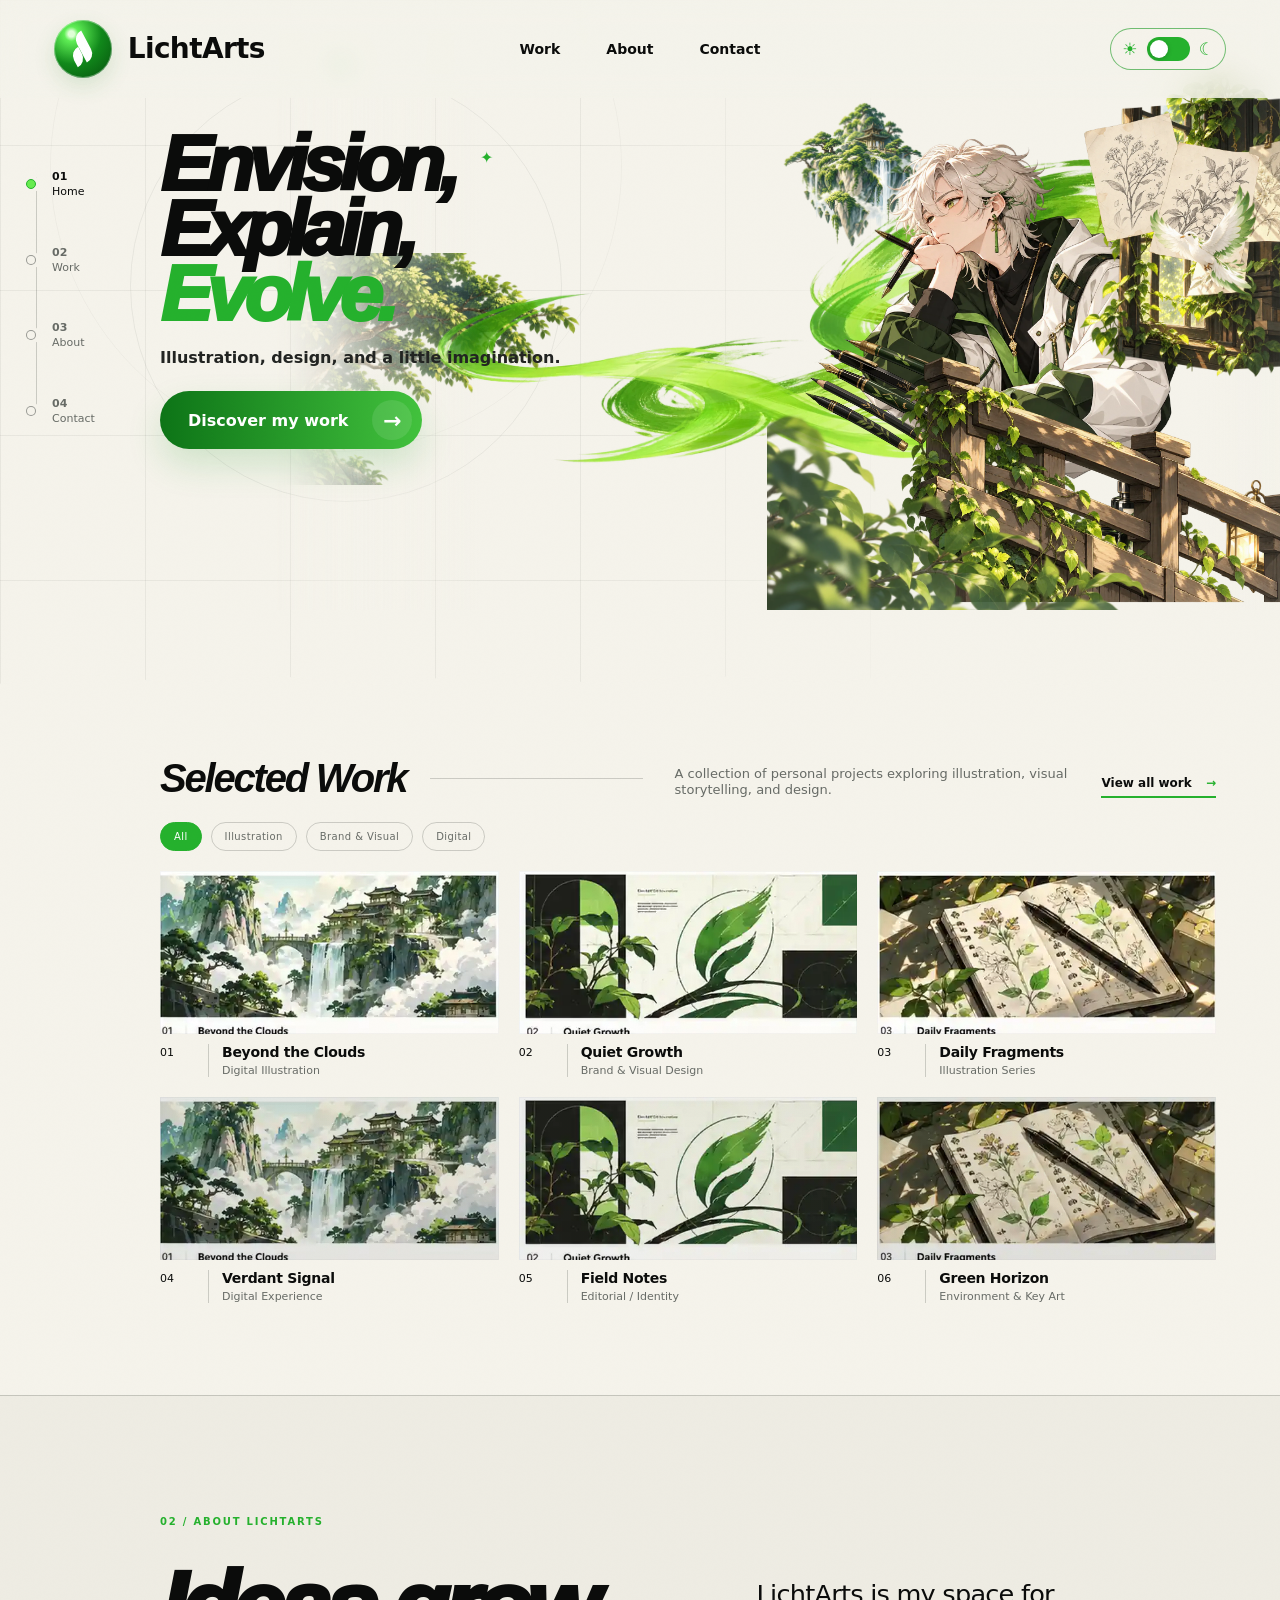
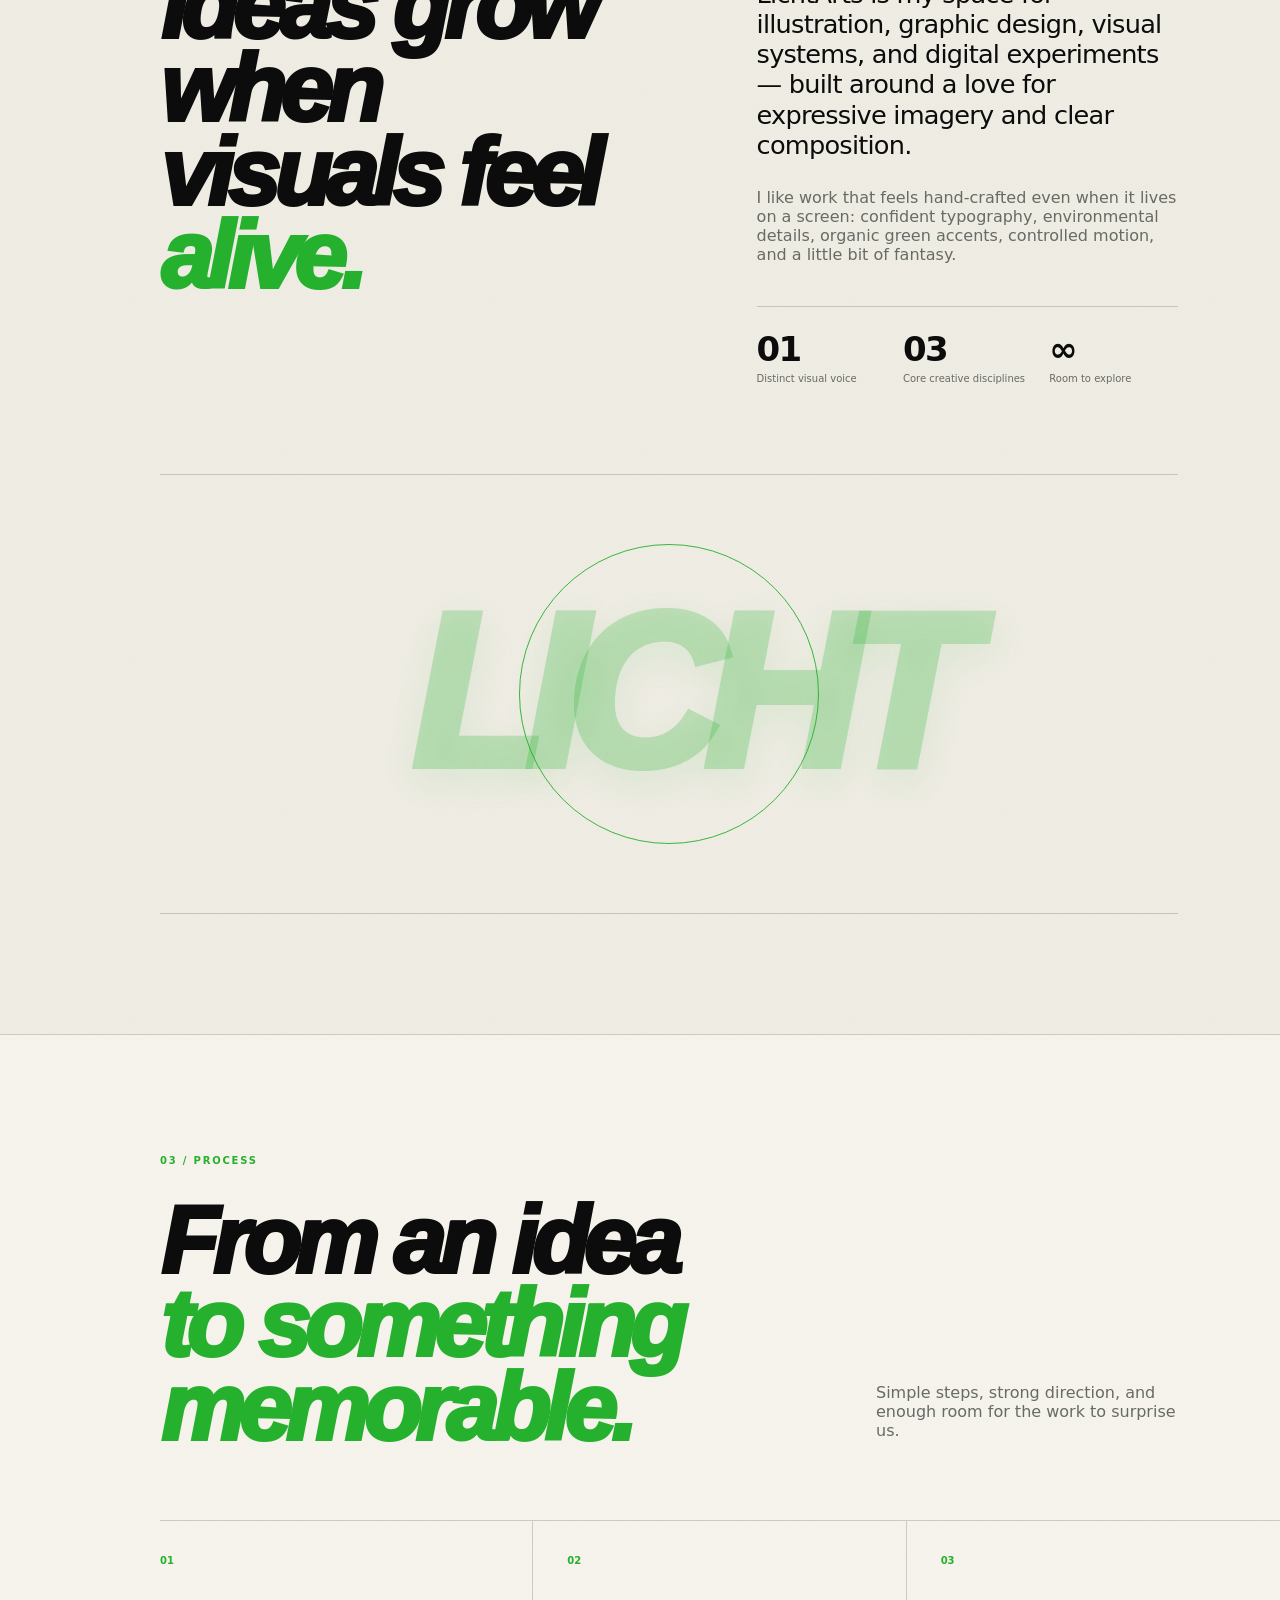
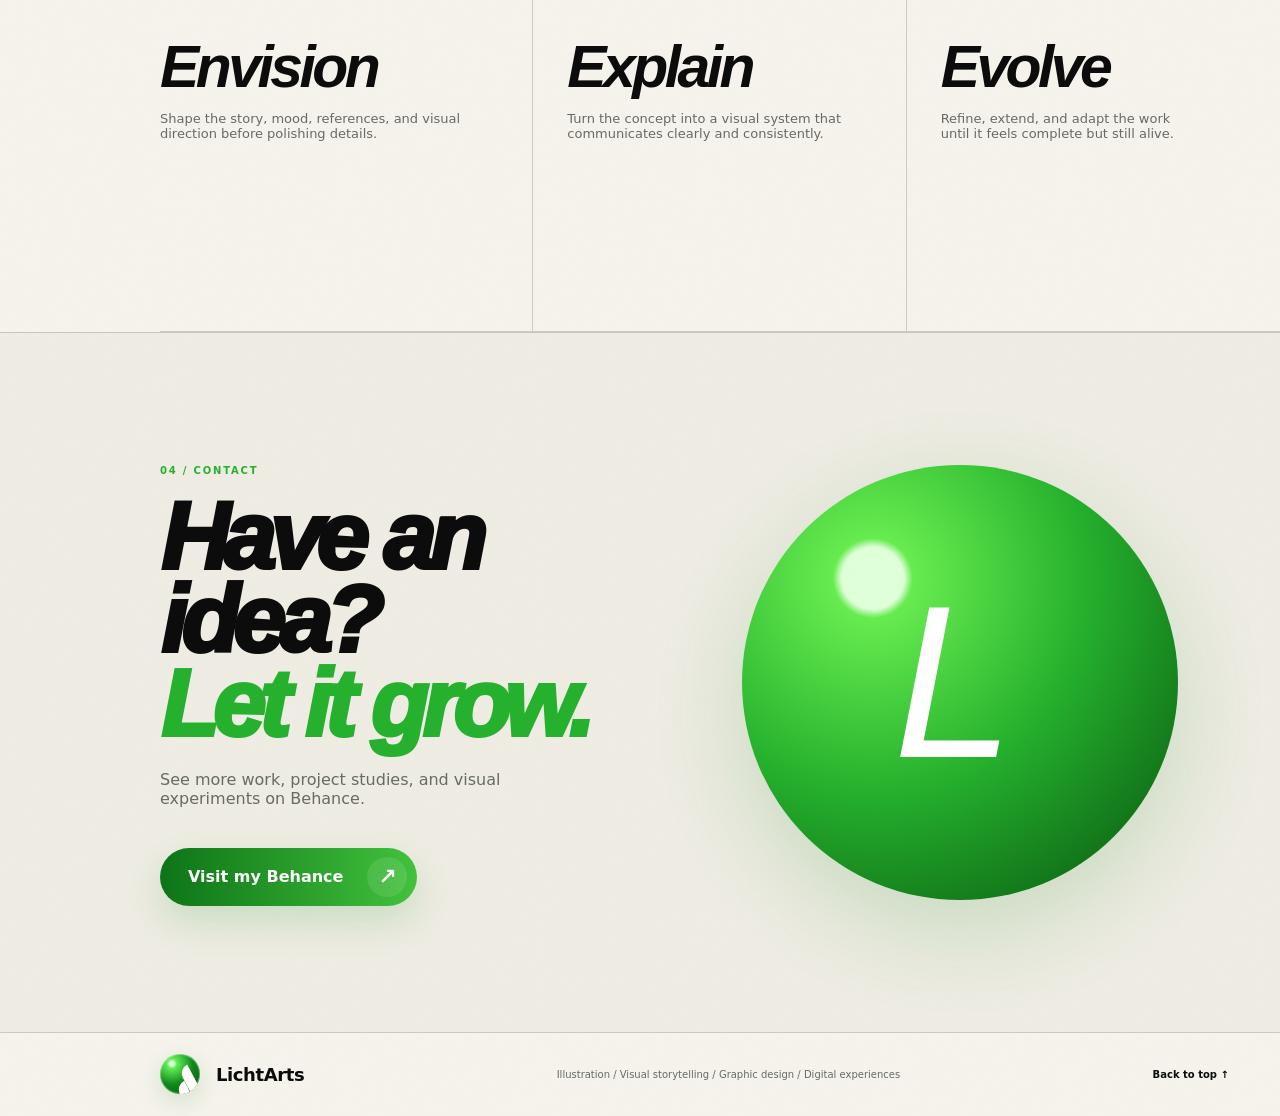
==== index.html @ 3e471de9 "Rebuild project preview with Behance-style layout" ====
<!doctype html>
<html lang="en" data-theme="light">
<head>
  <meta charset="UTF-8" />
  <meta name="viewport" content="width=device-width, initial-scale=1.0" />
  <meta name="description" content="LichtArts — illustration, visual storytelling, graphic design, and digital experiences." />
  <meta name="theme-color" content="#f5f3eb" />
  <title>LichtArts — Envision. Explain. Evolve.</title>
  <link rel="icon" href="favicon.svg" type="image/svg+xml" />
  <link rel="stylesheet" href="styles.css?v=20261005b" />
</head>
<body>
  <div class="paper-noise" aria-hidden="true"></div>

  <header class="site-header" id="top">
    <a class="brand" href="#home" aria-label="LichtArts home">
      <span class="brand-mark" aria-hidden="true"><span>L</span></span>
      <span class="brand-name">LichtArts</span>
    </a>

    <nav class="top-nav" aria-label="Primary navigation">
      <a class="nav-link active" href="#work">Work</a>
      <a class="nav-link" href="#about">About</a>
      <a class="nav-link" href="#contact">Contact</a>
    </nav>

    <button class="theme-toggle" type="button" aria-label="Switch color theme" title="Switch color theme">
      <span class="theme-sun" aria-hidden="true">☀</span>
      <span class="theme-track" aria-hidden="true"><i></i></span>
      <span class="theme-moon" aria-hidden="true">☾</span>
    </button>
  </header>

  <aside class="side-rail" aria-label="Section navigation">
    <span class="rail-line" aria-hidden="true"></span>
    <a href="#home" class="rail-item active" data-section="home"><i></i><span><b>01</b>Home</span></a>
    <a href="#work" class="rail-item" data-section="work"><i></i><span><b>02</b>Work</span></a>
    <a href="#about" class="rail-item" data-section="about"><i></i><span><b>03</b>About</span></a>
    <a href="#contact" class="rail-item" data-section="contact"><i></i><span><b>04</b>Contact</span></a>
  </aside>

  <main>
    <section class="hero section-observed" id="home" data-section="home">
      <div class="draft-grid" aria-hidden="true"></div>
      <span class="hero-spark spark-a" aria-hidden="true">✦</span>
      <span class="hero-spark spark-b" aria-hidden="true">✦</span>

      <div class="hero-art" aria-hidden="true" data-editor-key="heroArt">
        <img class="scene-img scene-clouds" data-depth="0.12" data-editor-key="clouds" src="assets/hero/hq/clouds-1.webp" alt="" decoding="async" />
        <img class="scene-img scene-mountains" data-depth="0.12" data-editor-key="mountains" src="assets/hero/hq/mountains-with-architecture.webp" alt="" decoding="async" />
        <img class="scene-img scene-architecture" data-depth="0.12" data-editor-key="architecture" src="assets/hero/hq/architecture.webp" alt="" decoding="async" />
        <img class="scene-img scene-island" data-depth="0.12" data-editor-key="floatingIsland" src="assets/hero/hq/floating-island.webp" alt="" decoding="async" />
        <img class="scene-img scene-tree" data-depth="0.24" data-editor-key="treeLeft" src="assets/hero/hq/tree-left.webp" alt="" decoding="async" />
        <img class="scene-img scene-top-branches" data-depth="0.24" data-editor-key="topBranches" src="assets/hero/hq/top-branches.webp" alt="" decoding="async" />
        <img class="scene-img scene-hanging" data-depth="0.24" data-editor-key="hangingLeaves" src="assets/hero/hq/hanging-leaves.webp" alt="" decoding="async" />
        <img class="scene-img scene-ribbon-a" data-depth="0.24" data-editor-key="greenRibbonA" src="assets/hero/hq/brush-1.webp" alt="" decoding="async" />
        <img class="scene-img scene-ribbon-b" data-depth="0.24" data-editor-key="greenRibbonB" src="assets/hero/hq/brush-4.webp" alt="" decoding="async" />
        <img class="scene-img scene-windy" data-depth="0.24" data-editor-key="windyLeaves" src="assets/hero/hq/windy-leaves.webp" alt="" decoding="async" />
        <img class="scene-img scene-character" data-depth="0.46" data-editor-key="heroCharacter" src="assets/hero/hq/hero-character.webp" alt="" decoding="async" />
        <img class="scene-img scene-window" data-depth="0.58" data-editor-key="window" src="assets/hero/hq/window.webp" alt="" decoding="async" />
        <img class="scene-img scene-sketches" data-depth="0.58" data-editor-key="sketches" src="assets/hero/hq/sketches.webp" alt="" decoding="async" />
        <img class="scene-img scene-dove" data-depth="0.58" data-editor-key="bird" src="assets/hero/hq/dove.webp" alt="" decoding="async" />
        <img class="scene-img scene-desk-main" data-depth="0.58" data-editor-key="heroDesk" src="assets/hero/hq/hero-desk.webp" alt="" decoding="async" />
        <img class="scene-img scene-pens" data-depth="0.58" data-editor-key="pens" src="assets/hero/hq/artpens.webp" alt="" decoding="async" />
        <img class="scene-img scene-ink" data-depth="0.58" data-editor-key="inkBottles" src="assets/hero/hq/ink-bottles.webp" alt="" decoding="async" />
        <img class="scene-img scene-lantern" data-depth="0.58" data-editor-key="lantern" src="assets/hero/hq/lantern.webp" alt="" decoding="async" />
        <img class="scene-img scene-wood" data-depth="0.76" data-editor-key="foregroundWood" src="assets/hero/hq/wood-foreground.webp" alt="" decoding="async" />
        <img class="scene-img scene-blur-leaves" data-depth="0.76" data-editor-key="foregroundLeaves" src="assets/hero/hq/leaves-blur.webp" alt="" decoding="async" />
      </div>

      <div class="hero-copy" data-editor-key="heroCopy">
        <h1 data-editor-key="heroTitle">Envision,<br />Explain,<br /><em>Evolve.</em></h1>
        <p data-editor-key="heroSubtitle">Illustration, design, and a little imagination.</p>
        <a class="primary-button magnetic" href="#work" data-editor-key="heroButton">
          <span>Discover my work</span>
          <i>→</i>
        </a>
      </div>
    </section>

    <section class="work section-observed" id="work" data-section="work">
      <div class="brush-edge" aria-hidden="true"></div>

      <div class="work-heading reveal">
        <div class="work-title-line">
          <h2>Selected Work</h2>
          <span></span>
        </div>
        <p>A collection of personal projects exploring illustration, visual storytelling, and design.</p>
        <button type="button" class="view-all" id="showAllWork">View all work <span>→</span></button>
      </div>

      <div class="filter-row reveal" aria-label="Project filters">
        <button class="filter active" type="button" data-filter="all">All</button>
        <button class="filter" type="button" data-filter="illustration">Illustration</button>
        <button class="filter" type="button" data-filter="identity">Brand &amp; Visual</button>
        <button class="filter" type="button" data-filter="digital">Digital</button>
      </div>

      <div class="project-grid" id="projectGrid" aria-live="polite"></div>
    </section>

    <section class="about section-observed" id="about" data-section="about">
      <div class="section-number reveal">02 / About LichtArts</div>
      <div class="about-grid">
        <div class="about-heading reveal">
          <h2>Ideas grow when<br />visuals feel <em>alive.</em></h2>
        </div>
        <div class="about-copy reveal">
          <p class="about-lead">LichtArts is my space for illustration, graphic design, visual systems, and digital experiments — built around a love for expressive imagery and clear composition.</p>
          <p>I like work that feels hand-crafted even when it lives on a screen: confident typography, environmental details, organic green accents, controlled motion, and a little bit of fantasy.</p>
          <div class="about-stats">
            <div><strong>01</strong><span>Distinct visual voice</span></div>
            <div><strong>03</strong><span>Core creative disciplines</span></div>
            <div><strong>∞</strong><span>Room to explore</span></div>
          </div>
        </div>
      </div>
      <div class="about-visual reveal" id="lichtMotionStage" aria-hidden="true">
        <div class="licht-word" id="lichtWord">
          <span class="licht-copy licht-copy-1">LICHT</span>
          <span class="licht-copy licht-copy-2">LICHT</span>
          <span class="licht-copy licht-copy-3">LICHT</span>
          <span class="licht-copy licht-main">LICHT</span>
          <span class="licht-copy licht-copy-4">LICHT</span>
          <span class="licht-copy licht-copy-5">LICHT</span>
        </div>

        <span class="about-circle"></span>

        <div class="falling-leaves" aria-hidden="true">
          <i class="fall-leaf fall-leaf-1"></i>
          <i class="fall-leaf fall-leaf-2"></i>
          <i class="fall-leaf fall-leaf-3"></i>
          <i class="fall-leaf fall-leaf-4"></i>
          <i class="fall-leaf fall-leaf-5"></i>
          <i class="fall-leaf fall-leaf-6"></i>
          <i class="fall-leaf fall-leaf-7"></i>
          <i class="fall-leaf fall-leaf-8"></i>
        </div>
      </div>
    </section>

    <section class="process" aria-label="Creative process">
      <div class="section-number reveal">03 / Process</div>
      <div class="process-intro reveal">
        <h2><span data-home-content="processIntroLine1">From an idea</span><br /><em data-home-content="processIntroLine2">to something memorable.</em></h2>
        <p data-home-content="processIntroText">Simple steps, strong direction, and enough room for the work to surprise us.</p>
      </div>
      <div class="process-grid">
        <article class="process-card process-envision reveal">
          <div class="process-figure-layer" data-editor-key="processEnvisionArtwork"><img class="process-figure process-figure-envision" data-home-image="processEnvisionImage" src="assets/hero/hq/hero-character.webp" alt="" aria-hidden="true" decoding="async" draggable="false" /></div>
          <span>01</span>
          <h3 data-home-content="processEnvisionTitle">Envision</h3>
          <p data-home-content="processEnvisionText">Shape the story, mood, references, and visual direction before polishing details.</p>
        </article>
        <article class="process-card process-explain reveal">
          <div class="process-figure-layer" data-editor-key="processExplainArtwork"><img class="process-figure process-figure-explain" data-home-image="processExplainImage" src="assets/hero/hq/hero-character.webp" alt="" aria-hidden="true" decoding="async" draggable="false" /></div>
          <span>02</span>
          <h3 data-home-content="processExplainTitle">Explain</h3>
          <p data-home-content="processExplainText">Turn the concept into a visual system that communicates clearly and consistently.</p>
        </article>
        <article class="process-card process-evolve reveal">
          <div class="process-figure-layer" data-editor-key="processEvolveArtwork"><img class="process-figure process-figure-evolve" data-home-image="processEvolveImage" src="assets/hero/hq/hero-character.webp" alt="" aria-hidden="true" decoding="async" draggable="false" /></div>
          <span>03</span>
          <h3 data-home-content="processEvolveTitle">Evolve</h3>
          <p data-home-content="processEvolveText">Refine, extend, and adapt the work until it feels complete but still alive.</p>
        </article>
      </div>
    </section>

    <section class="contact section-observed" id="contact" data-section="contact">
      <div class="contact-copy reveal">
        <span class="section-number" data-home-content="contactEyebrow">04 / Contact</span>
        <h2><span data-home-content="contactLine1">Have an idea?</span><br /><em data-home-content="contactLine2">Let it grow.</em></h2>
        <p data-home-content="contactText">See more work, project studies, and visual experiments on Behance.</p>
        <a class="primary-button magnetic" data-home-link="contactButtonHref" href="https://www.behance.net/louirodila" target="_blank" rel="noreferrer">
          <span data-home-content="contactButtonLabel">Visit my Behance</span>
          <i>↗</i>
        </a>
      </div>
      <div class="contact-mark reveal" data-editor-key="contactArtwork" aria-hidden="true"><span data-home-content="contactMarkLetter">L</span><img data-home-image="contactMarkImage" alt="" decoding="async" draggable="false" hidden /></div>
    </section>
  </main>

  <footer>
    <a class="brand footer-brand" href="#home">
      <span class="brand-mark" aria-hidden="true"><span>L</span></span>
      <span class="brand-name">LichtArts</span>
    </a>
    <p>Illustration / Visual storytelling / Graphic design / Digital experiences</p>
    <a href="#home" class="back-top">Back to top ↑</a>
  </footer>

  <dialog class="project-dialog" id="projectDialog">
    <div class="project-viewer-shell">
      <header class="project-viewer-topbar">
        <div class="project-viewer-identity">
          <span class="brand-mark project-viewer-mark" aria-hidden="true"><span>L</span></span>
          <div>
            <strong id="dialogTopTitle">Project</strong>
            <small>Licht Arts <span>·</span> <a href="workspace.html" target="_blank" rel="noreferrer">Edit Project</a></small>
          </div>
        </div>
        <button class="dialog-close" type="button" aria-label="Close project">×</button>
      </header>

      <aside class="project-action-rail" aria-label="Project actions">
        <button type="button" class="project-rail-action project-rail-brand" aria-label="Licht Arts">
          <span class="brand-mark project-rail-mark" aria-hidden="true"><span>L</span></span>
        </button>
        <button type="button" class="project-rail-action" id="projectToolsAction">
          <b>Ps</b><span>Tools</span>
        </button>
        <button type="button" class="project-rail-action" id="projectSaveAction">
          <b>▰</b><span>Save</span>
        </button>
        <button type="button" class="project-rail-action" id="projectShareAction">
          <b>⇧</b><span>Share</span>
        </button>
        <button type="button" class="project-rail-action" id="projectAppreciateAction">
          <b>♥</b><span>Appreciate</span>
        </button>
      </aside>

      <main class="project-viewer-main">
        <section class="project-viewer-content" id="projectViewerContent">
          <div class="dialog-description" id="dialogDescription"></div>
        </section>

        <section class="project-summary-band">
          <div class="project-appreciation-badge">
            <span>♥</span>
            <b id="dialogAppreciationCount">0</b>
          </div>
          <span class="section-number" id="dialogMeta"></span>
          <h2 id="dialogTitle"></h2>
          <div class="project-summary-stats">
            <span>♥ <b id="dialogLikeCount">0</b></span>
            <span>◉ <b id="dialogViewCount">1</b></span>
            <span>● <b>0</b></span>
          </div>
          <p id="dialogPublishedDate"></p>
          <div class="dialog-tags" id="dialogTags"></div>
        </section>

        <section class="project-more-band">
          <div class="project-owner-row">
            <div class="project-owner-identity">
              <span class="brand-mark project-owner-mark" aria-hidden="true"><span>L</span></span>
              <div>
                <strong>Licht Arts</strong>
                <a href="workspace.html" target="_blank" rel="noreferrer">Edit Project</a>
              </div>
            </div>
            <span>More work from Licht Arts</span>
          </div>
          <div class="project-related-grid" id="dialogRelatedProjects"></div>
        </section>

        <section class="project-discussion">
          <div class="project-comment-card">
            <div class="project-comment-avatar"><span class="brand-mark"><span>L</span></span></div>
            <div class="project-comment-box">
              <textarea id="projectCommentInput" rows="5" placeholder="What are your thoughts on this project?"></textarea>
              <button type="button" id="projectCommentButton" disabled>Post a Comment</button>
            </div>
          </div>

          <aside class="project-owner-card">
            <span>OWNER</span>
            <div>
              <span class="brand-mark project-owner-card-mark" aria-hidden="true"><span>L</span></span>
              <div>
                <strong>Licht Arts</strong>
                <small>General Santos, Philippines</small>
              </div>
            </div>
            <div class="project-owner-meta">
              <strong id="dialogOwnerProjectTitle">Project</strong>
              <small id="dialogOwnerProjectMeta">Licht Arts</small>
            </div>
          </aside>
        </section>
      </main>
    </div>
  </dialog>

  <script src="cms-api.js?v=20261004e" defer></script>
  <script src="cms-runtime.js?v=20261005a" defer></script>
  <script src="app.js?v=20261005b" defer></script>
</body>
</html>
---- styles.css ----
:root{
  --paper:#f5f3eb;
  --paper-2:#eeece3;
  --ink:#0b0c0b;
  --muted:#676b66;
  --line:rgba(15,20,15,.18);
  --green:#25b12d;
  --green-bright:#67ec4f;
  --deep-green:#0d6818;
  --card:#f8f6ef;
  --shadow:0 24px 60px rgba(42,58,39,.12);
  --ease:cubic-bezier(.2,.7,.2,1);
  --header-h:98px;
}

html[data-theme="dark"]{
  --paper:#081009;
  --paper-2:#0d160e;
  --ink:#f3f5ef;
  --muted:#a7aea5;
  --line:rgba(235,245,232,.15);
  --green:#45e54e;
  --green-bright:#78ff6e;
  --deep-green:#0e7b19;
  --card:#0c150d;
  --shadow:0 26px 70px rgba(0,0,0,.42);
}

*{box-sizing:border-box}
html{scroll-behavior:smooth}
body{
  margin:0;
  color:var(--ink);
  background:var(--paper);
  font-family:Inter,ui-sans-serif,system-ui,-apple-system,BlinkMacSystemFont,"Segoe UI",sans-serif;
  overflow-x:hidden;
  transition:background .4s var(--ease),color .4s var(--ease);
}
button,a{font:inherit;color:inherit}
button{cursor:pointer}
a{text-decoration:none}
::selection{background:var(--green-bright);color:#071008}

.paper-noise{
  position:fixed;
  inset:0;
  z-index:100;
  pointer-events:none;
  opacity:.055;
  mix-blend-mode:multiply;
  background-image:url("data:image/svg+xml,%3Csvg xmlns='http://www.w3.org/2000/svg' width='180' height='180'%3E%3Cfilter id='n'%3E%3CfeTurbulence type='fractalNoise' baseFrequency='.85' numOctaves='2' stitchTiles='stitch'/%3E%3C/filter%3E%3Crect width='100%25' height='100%25' filter='url(%23n)' opacity='.18'/%3E%3C/svg%3E");
}
html[data-theme="dark"] .paper-noise{mix-blend-mode:screen;opacity:.025}

.site-header{
  height:var(--header-h);
  position:fixed;
  top:0;left:0;right:0;
  z-index:50;
  display:grid;
  grid-template-columns:1fr auto 1fr;
  align-items:center;
  padding:0 calc(var(--layout-vw, 1vw) * 4.2);
  background:color-mix(in srgb,var(--paper) 82%,transparent);
  backdrop-filter:blur(14px);
  border-bottom:1px solid transparent;
  transition:.3s var(--ease);
}
.site-header.scrolled{border-bottom-color:var(--line);box-shadow:0 8px 28px rgba(40,50,37,.05)}

.brand{
  display:inline-flex;
  align-items:center;
  gap:16px;
  width:max-content;
  font-weight:850;
  letter-spacing:-.04em;
}
.brand-mark{
  position:relative;
  width:58px;
  aspect-ratio:1;
  border-radius:50%;
  overflow:hidden;
  background:radial-gradient(circle at 30% 24%,#dfffd7 0 5%,#5fee55 12%,#11891b 50%,#064e0d 100%);
  box-shadow:inset 0 0 0 1px rgba(255,255,255,.34),0 8px 22px rgba(23,124,30,.14);
}
.brand-mark::before,.brand-mark::after{
  content:"";
  position:absolute;
  background:white;
  border-radius:999px 0 999px 0;
  transform:rotate(-28deg);
}
.brand-mark::before{width:10px;height:31px;left:25px;top:11px}
.brand-mark::after{width:10px;height:18px;left:19px;top:28px}
.brand-mark span{opacity:0}
.brand-name{font-size:28px}

.top-nav{
  display:flex;
  align-items:center;
  gap:46px;
}
.nav-link{
  position:relative;
  padding:10px 0;
  font-size:14px;
  font-weight:560;
}
.nav-link::after{
  content:"";
  position:absolute;
  left:0;right:100%;bottom:3px;
  height:2px;
  background:var(--green);
  transition:right .25s var(--ease);
}
.nav-link:hover::after,.nav-link.active::after{right:0}

.theme-toggle{
  justify-self:end;
  width:116px;
  height:42px;
  padding:0 10px;
  display:flex;
  align-items:center;
  justify-content:center;
  gap:8px;
  border:1px solid color-mix(in srgb,var(--green) 55%,var(--line));
  border-radius:999px;
  background:color-mix(in srgb,var(--paper) 90%,transparent);
}
.theme-sun,.theme-moon{
  width:18px;
  display:grid;
  place-items:center;
  font-size:17px;
  color:var(--green);
}
.theme-track{
  width:44px;
  height:24px;
  padding:3px;
  border-radius:999px;
  background:var(--green);
}
.theme-track i{
  display:block;
  width:18px;
  height:18px;
  border-radius:50%;
  background:white;
  transform:translateX(0);
  transition:transform .28s var(--ease);
  box-shadow:0 1px 5px rgba(0,0,0,.2);
}
html[data-theme="dark"] .theme-track i{transform:translateX(20px)}

.side-rail{
  position:fixed;
  left:26px;
  top:170px;
  height:255px;
  width:86px;
  z-index:40;
  display:flex;
  flex-direction:column;
  justify-content:space-between;
}
.rail-line{
  position:absolute;
  left:10px;
  top:7px;bottom:7px;
  width:1px;
  background:var(--line);
}
.rail-item{
  position:relative;
  display:flex;
  align-items:center;
  gap:16px;
  font-size:11px;
  color:var(--muted);
}
.rail-item i{
  z-index:2;
  width:10px;
  height:10px;
  border-radius:50%;
  border:1px solid color-mix(in srgb,var(--muted) 65%,transparent);
  background:var(--paper);
  box-shadow:0 0 0 4px var(--paper);
}
.rail-item span{display:grid;gap:2px}
.rail-item b{font-weight:760}
.rail-item.active{color:var(--ink)}
.rail-item.active b{font-weight:850}
.rail-item.active i{
  border-color:var(--green);
  background:var(--green-bright);
  box-shadow:0 0 0 4px var(--paper);
}

.hero{
  position:relative;
  min-height:700px;
  height:calc(var(--layout-svh, 1svh) * 72);
  max-height:820px;
  overflow:hidden;
  background:var(--paper);
}
.draft-grid{
  position:absolute;
  inset:0;
  opacity:.32;
  background:
    linear-gradient(var(--line) 1px,transparent 1px),
    linear-gradient(90deg,var(--line) 1px,transparent 1px);
  background-size:145px 145px;
  mask-image:linear-gradient(90deg,#000 0 46%,transparent 74%);
}
.draft-grid::before,.draft-grid::after{
  content:"";
  position:absolute;
  width:430px;
  aspect-ratio:1;
  border:1px solid var(--line);
  border-radius:50%;
  left:130px;
  top:70px;
}
.draft-grid::after{width:570px;left:50px;top:-120px;opacity:.55}

.hero-art{
  position:absolute;
  z-index:1;
  top:34px;
  right:-1.5%;
  width:min(calc(var(--layout-vw, 1vw) * 80),1480px);
  aspect-ratio:16/9;
  overflow:hidden;
  isolation:isolate;
  mask-image:linear-gradient(90deg,transparent 0,#000 11%,#000 100%);
}
.hero-art::before{
  content:"";
  position:absolute;
  inset:0;
  z-index:999999;
  pointer-events:none;
  background:linear-gradient(90deg,var(--paper) 0,transparent 20%,transparent 90%,color-mix(in srgb,var(--paper) 12%,transparent));
}
.scene-img{
  position:absolute;
  display:block;
  width:auto;
  height:auto;
  max-width:none;
  object-fit:contain;
  image-rendering:auto;
  user-select:none;
  -webkit-user-drag:none;
  transform:
    translate3d(var(--layer-x,0px),var(--layer-y,0px),0)
    translate3d(var(--cms-x,0px),var(--cms-y,0px),0)
    rotate(var(--cms-rotate,0deg))
    scale(var(--cms-scale-x,1),var(--cms-scale-y,1));
  transform-origin:center;
  will-change:transform;
}
.scene-clouds{width:74%;left:13%;top:31%;opacity:.92}
.scene-mountains{width:72%;left:14%;top:26%}
.scene-architecture{width:43%;left:36%;top:13%}
.scene-island{width:15%;left:49%;top:11%}
.scene-tree{width:34%;left:-1%;top:38%}
.scene-top-branches{width:45%;right:-2%;top:-4%}
.scene-hanging{width:17%;right:2%;top:6%}
.scene-ribbon-a{width:59%;left:30%;top:17%;opacity:.94}
.scene-ribbon-b{width:68%;left:15%;top:37%;opacity:.88}
.scene-windy{width:40%;left:34%;top:49%;opacity:.74}
.scene-character{width:31%;right:12%;top:14%}
.scene-window{width:23%;right:-1%;top:9%}
.scene-sketches{width:21%;right:2%;top:13%}
.scene-dove{width:11%;right:4%;top:26%}
.scene-desk-main{width:49%;right:1%;top:48%}
.scene-pens{width:18%;right:31%;top:50%}
.scene-ink{width:10%;right:12%;bottom:7%}
.scene-lantern{width:11%;right:-1%;bottom:3%}
.scene-wood{width:41%;right:-2%;bottom:-1%}
.scene-blur-leaves{width:37%;left:48%;bottom:-7%;opacity:.92}
.scene-clouds{z-index:10}
.scene-mountains{z-index:11}
.scene-architecture{z-index:12}
.scene-island{z-index:13}
.scene-tree{z-index:20}
.scene-top-branches{z-index:21}
.scene-hanging{z-index:22}
.scene-ribbon-a{z-index:24}
.scene-ribbon-b{z-index:25}
.scene-windy{z-index:26}
.scene-character{z-index:40}
.scene-window{z-index:50}
.scene-sketches{z-index:51}
.scene-dove{z-index:52}
.scene-desk-main{z-index:53}
.scene-pens{z-index:54}
.scene-ink{z-index:55}
.scene-lantern{z-index:56}
.scene-wood{z-index:70}
.scene-blur-leaves{z-index:71}
html[data-theme="dark"] .hero-art .scene-img{filter:brightness(.82) saturate(1.05)}
html[data-theme="dark"] .scene-ribbon-a,
html[data-theme="dark"] .scene-ribbon-b{filter:brightness(.95) saturate(1.15)}
html[data-theme="dark"] .hero-art::before{
  background:linear-gradient(90deg,var(--paper) 0,rgba(8,16,9,.24) 21%,rgba(8,16,9,0) 68%,rgba(8,16,9,.28));
}

.hero-copy{
  position:absolute;
  z-index:4;
  top:132px;
  left:max(calc(var(--layout-vw, 1vw) * 10.6),160px);
  width:min(500px,calc(var(--layout-vw, 1vw) * 38));
}
.hero-copy h1{
  margin:0;
  font-family:Arial Black,Impact,Inter,sans-serif;
  font-size:clamp(4.25rem,calc(var(--layout-vw, 1vw) * 6.1),7.2rem);
  line-height:.83;
  letter-spacing:-.075em;
  font-style:italic;
  font-weight:950;
}
.hero-copy h1 em{color:var(--green);font-style:inherit}
.hero-copy p{
  margin:22px 0 0;
  font-size:16px;
  font-weight:620;
  color:color-mix(in srgb,var(--ink) 75%,var(--muted));
}
.primary-button{
  margin-top:24px;
  min-width:250px;
  min-height:58px;
  padding:8px 10px 8px 28px;
  border-radius:999px;
  display:inline-flex;
  align-items:center;
  justify-content:space-between;
  gap:24px;
  color:white;
  font-weight:800;
  background:linear-gradient(90deg,#0d7417,#42c23d);
  box-shadow:0 16px 34px rgba(30,156,39,.17);
  transition:transform .25s var(--ease),box-shadow .25s var(--ease);
}
.primary-button i{
  width:40px;
  aspect-ratio:1;
  display:grid;
  place-items:center;
  border-radius:50%;
  font-size:22px;
  font-style:normal;
  background:rgba(255,255,255,.1);
}
.primary-button:hover{transform:translateY(-3px);box-shadow:0 20px 40px rgba(30,156,39,.24)}

.hero-spark{
  position:absolute;
  z-index:3;
  color:var(--green);
  font-size:34px;
  line-height:1;
}
.spark-a{left:25.5%;top:48px}
.spark-b{left:37.5%;top:150px;font-size:16px}

.work{
  position:relative;
  z-index:6;
  padding:58px calc(var(--layout-vw, 1vw) * 5) 92px max(calc(var(--layout-vw, 1vw) * 10.6),160px);
  background:var(--paper);
}
.brush-edge{
  position:absolute;
  left:0;right:0;top:-40px;
  height:54px;
  background:var(--paper);
  clip-path:polygon(0 44%,7% 27%,14% 43%,22% 30%,30% 47%,38% 21%,47% 45%,55% 28%,64% 42%,73% 25%,82% 47%,91% 31%,100% 46%,100% 100%,0 100%);
}
.work-heading{
  display:grid;
  grid-template-columns:minmax(300px,1.1fr) minmax(300px,.9fr) auto;
  align-items:end;
  gap:32px;
  margin-bottom:24px;
}
.work-title-line{
  display:flex;
  align-items:center;
  gap:24px;
}
.work-title-line h2{
  margin:0;
  font-family:Arial Black,Impact,sans-serif;
  font-size:40px;
  line-height:1;
  font-style:italic;
  letter-spacing:-.055em;
}
.work-title-line span{height:1px;flex:1;background:var(--line)}
.work-heading p{
  margin:0;
  max-width:420px;
  color:var(--muted);
  font-size:13px;
  line-height:1.25;
}
.view-all{
  border:0;
  border-bottom:2px solid var(--green);
  padding:0 0 6px;
  background:transparent;
  font-size:12px;
  font-weight:800;
}
.view-all span{padding-left:10px;color:var(--green)}

.filter-row{
  display:flex;
  gap:9px;
  margin-bottom:20px;
}
.filter{
  border:1px solid var(--line);
  border-radius:999px;
  padding:8px 13px;
  background:transparent;
  color:var(--muted);
  font-size:10px;
  letter-spacing:.04em;
  transition:.2s var(--ease);
}
.filter:hover,.filter.active{
  background:var(--green);
  color:white;
  border-color:var(--green);
}

.project-grid{
  display:grid;
  grid-template-columns:repeat(3,minmax(0,1fr));
  gap:20px;
}
.project-card{
  min-width:0;
  display:flex;
  flex-direction:column;
  cursor:pointer;
  outline:none;
  transition:transform .3s var(--ease);
}
.project-card:hover{transform:translateY(-5px)}
.project-art{
  position:relative;
  overflow:hidden;
  aspect-ratio:2.08/1;
  background-color:var(--paper-2);
  background-repeat:no-repeat;
  background-size:cover;
  background-position:center;
  box-shadow:inset 0 0 0 1px rgba(0,0,0,.035);
  transition:transform .5s var(--ease),filter .35s var(--ease);
}
.project-card:hover .project-art{transform:scale(1.012)}
.ref-1{background-image:url("assets/work-1.webp")}
.ref-2{background-image:url("assets/work-2.webp")}
.ref-3{background-image:url("assets/work-3.webp")}
.ref-4{background-image:linear-gradient(rgba(8,16,9,.10),rgba(8,16,9,.10)),url("assets/work-1.webp");background-position:center 35%}
.ref-5{background-image:linear-gradient(rgba(8,16,9,.06),rgba(8,16,9,.06)),url("assets/work-2.webp")}
.ref-6{background-image:linear-gradient(rgba(8,16,9,.12),rgba(8,16,9,.12)),url("assets/work-3.webp")}
html[data-theme="dark"] .project-art{filter:brightness(.72) saturate(1.08)}

.project-info{
  position:relative;
  display:grid;
  grid-template-columns:36px 1fr auto;
  gap:12px;
  align-items:start;
  padding-top:10px;
}
.project-index{
  color:var(--ink);
  font-size:11px;
  padding-top:2px;
}
.project-copy{border-left:1px solid var(--line);padding-left:13px}
.project-info h3{
  margin:0;
  font-size:14px;
  line-height:1.15;
  letter-spacing:-.02em;
}
.project-info p{
  margin:4px 0 0;
  color:var(--muted);
  font-size:11px;
}
.project-arrow{
  width:30px;
  height:30px;
  border:1px solid var(--line);
  border-radius:50%;
  display:grid;
  place-items:center;
  opacity:0;
  transition:.2s var(--ease);
}
.project-card:hover .project-arrow{opacity:1;border-color:var(--green);color:var(--green)}

.about,.process,.contact{
  position:relative;
  padding:120px calc(var(--layout-vw, 1vw) * 8) 120px max(calc(var(--layout-vw, 1vw) * 10.6),160px);
  border-top:1px solid var(--line);
}
.section-number{
  color:var(--green);
  font-size:10px;
  letter-spacing:.18em;
  text-transform:uppercase;
  font-weight:850;
}
.about{background:var(--paper-2);overflow:hidden}
.about-grid{
  display:grid;
  grid-template-columns:1.08fr .92fr;
  gap:calc(var(--layout-vw, 1vw) * 8);
  margin-top:38px;
  align-items:start;
}
.about-heading h2,.process-intro h2,.contact h2{
  margin:0;
  font-family:Arial Black,Impact,sans-serif;
  font-style:italic;
  font-weight:950;
  letter-spacing:-.065em;
  line-height:.88;
  font-size:clamp(4rem,calc(var(--layout-vw, 1vw) * 7.4),8.3rem);
}
.about-heading h2 em,.process-intro h2 em,.contact h2 em{color:var(--green);font-style:inherit}
.about-copy{max-width:620px;padding-top:14px}
.about-lead{
  margin:0;
  font-size:clamp(21px,calc(var(--layout-vw, 1vw) * 2),32px);
  line-height:1.18;
  letter-spacing:-.03em;
}
.about-copy>p:not(.about-lead){
  color:var(--muted);
  max-width:520px;
  margin-top:28px;
}
.about-stats{
  display:grid;
  grid-template-columns:repeat(3,1fr);
  gap:18px;
  margin-top:42px;
  padding-top:22px;
  border-top:1px solid var(--line);
}
.about-stats div{display:grid;gap:4px}
.about-stats strong{font-size:34px;letter-spacing:-.05em}
.about-stats span{font-size:10px;color:var(--muted)}
.about-visual{
  height:440px;
  margin-top:90px;
  border-top:1px solid var(--line);
  border-bottom:1px solid var(--line);
  display:grid;
  place-items:center;
  overflow:hidden;
  position:relative;
  isolation:isolate;
}
.about-circle{
  position:absolute;
  z-index:1;
  width:300px;
  aspect-ratio:1;
  border:1px solid var(--green);
  border-radius:50%;
  opacity:.9;
  pointer-events:none;
}
.licht-word{
  position:relative;
  z-index:3;
  width:min(calc(var(--layout-vw, 1vw) * 84),1040px);
  height:260px;
  display:grid;
  place-items:center;
  cursor:pointer;
  user-select:none;
}
.licht-copy{
  position:absolute;
  inset:auto;
  display:block;
  font-family:Arial Black,Impact,sans-serif;
  font-style:italic;
  font-weight:950;
  font-size:clamp(7rem,calc(var(--layout-vw, 1vw) * 17),17.5rem);
  line-height:.72;
  letter-spacing:-.09em;
  white-space:nowrap;
  transform-origin:center;
  will-change:transform,opacity;
}
.licht-main{
  position:relative;
  z-index:6;
  color:color-mix(in srgb,var(--green) 24%,transparent);
  text-shadow:0 12px 35px color-mix(in srgb,var(--green) 9%,transparent);
  transition:color .28s ease,transform .45s cubic-bezier(.2,.72,.2,1);
}
.licht-copy:not(.licht-main){
  z-index:4;
  color:transparent;
  -webkit-text-stroke:2px color-mix(in srgb,var(--green) 90%,var(--ink));
  opacity:0;
  transition:opacity .28s ease;
}
.licht-word:hover .licht-copy-1{
  opacity:.22;
  animation:licht-water-ripple-1 1.85s ease-in-out infinite alternate;
}
.licht-word:hover .licht-copy-2{
  opacity:.36;
  animation:licht-water-ripple-2 1.7s ease-in-out infinite alternate;
}
.licht-word:hover .licht-copy-3{
  opacity:.58;
  animation:licht-water-ripple-3 1.55s ease-in-out infinite alternate;
}
.licht-word:hover .licht-copy-4{
  opacity:.36;
  animation:licht-water-ripple-4 1.72s ease-in-out infinite alternate;
}
.licht-word:hover .licht-copy-5{
  opacity:.22;
  animation:licht-water-ripple-5 1.9s ease-in-out infinite alternate;
}
.licht-word:hover .licht-main{
  color:color-mix(in srgb,var(--green-bright) 86%,var(--green));
  transform:scaleX(1.018) scaleY(1.006);
}

@keyframes licht-water-ripple-1{
  from{transform:translateY(-112px) scaleX(1.045)}
  to{transform:translateY(-126px) scaleX(1.075)}
}
@keyframes licht-water-ripple-2{
  from{transform:translateY(-68px) scaleX(1.025)}
  to{transform:translateY(-78px) scaleX(1.052)}
}
@keyframes licht-water-ripple-3{
  from{transform:translateY(-26px) scaleX(1.012)}
  to{transform:translateY(-34px) scaleX(1.032)}
}
@keyframes licht-water-ripple-4{
  from{transform:translateY(44px) scaleX(1.025)}
  to{transform:translateY(54px) scaleX(1.052)}
}
@keyframes licht-water-ripple-5{
  from{transform:translateY(86px) scaleX(1.045)}
  to{transform:translateY(100px) scaleX(1.075)}
}

.falling-leaves{
  position:absolute;
  inset:-18% 0 0;
  z-index:5;
  pointer-events:none;
  overflow:hidden;
}
.fall-leaf{
  position:absolute;
  top:-18%;
  left:var(--leaf-left,50%);
  width:var(--leaf-size,46px);
  aspect-ratio:2.15/1;
  border-radius:100% 0 100% 0;
  background:linear-gradient(100deg,var(--deep-green),var(--green-bright));
  opacity:0;
  filter:drop-shadow(0 10px 12px rgba(30,110,35,.08));
  animation:
    licht-leaf-fall var(--fall-time,17s) linear infinite,
    licht-leaf-sway var(--sway-time,4.5s) ease-in-out infinite alternate;
  animation-delay:var(--fall-delay,0s),var(--sway-delay,0s);
}
.fall-leaf::after{
  content:"";
  position:absolute;
  left:10%;
  top:48%;
  width:80%;
  height:1px;
  background:rgba(255,255,255,.34);
  transform:rotate(-15deg);
  transform-origin:center;
}
.fall-leaf-1{--leaf-left:8%;--leaf-size:30px;--fall-time:18s;--fall-delay:-3s;--sway-time:4.5s}
.fall-leaf-2{--leaf-left:21%;--leaf-size:46px;--fall-time:15s;--fall-delay:-10s;--sway-time:5.1s}
.fall-leaf-3{--leaf-left:36%;--leaf-size:25px;--fall-time:20s;--fall-delay:-6s;--sway-time:4.2s}
.fall-leaf-4{--leaf-left:49%;--leaf-size:38px;--fall-time:17s;--fall-delay:-14s;--sway-time:5.5s}
.fall-leaf-5{--leaf-left:63%;--leaf-size:28px;--fall-time:19s;--fall-delay:-8s;--sway-time:4.8s}
.fall-leaf-6{--leaf-left:75%;--leaf-size:49px;--fall-time:16s;--fall-delay:-2s;--sway-time:5.2s}
.fall-leaf-7{--leaf-left:87%;--leaf-size:32px;--fall-time:21s;--fall-delay:-12s;--sway-time:4.3s}
.fall-leaf-8{--leaf-left:94%;--leaf-size:23px;--fall-time:18s;--fall-delay:-5s;--sway-time:5.7s}

@keyframes licht-leaf-fall{
  0%{top:-18%;opacity:0;rotate:-28deg}
  8%{opacity:.7}
  50%{opacity:.58;rotate:90deg}
  92%{opacity:.64}
  100%{top:118%;opacity:0;rotate:210deg}
}
@keyframes licht-leaf-sway{
  0%{translate:-24px 0}
  50%{translate:28px 0}
  100%{translate:-12px 0}
}

.process{
  background:var(--paper);
  padding-bottom:0;
}
.process-intro{
  display:grid;
  grid-template-columns:1.35fr .65fr;
  gap:calc(var(--layout-vw, 1vw) * 7);
  align-items:end;
  margin-top:34px;
}
.process-intro p{
  color:var(--muted);
  max-width:360px;
  margin:0 0 10px;
}
.process-grid{
  margin-top:70px;
  margin-right:calc(var(--layout-vw, 1vw) * -8);
  display:grid;
  grid-template-columns:repeat(3,1fr);
  align-items:stretch;
  border-top:1px solid var(--line);
  border-bottom:1px solid var(--line);
}
.process-card{
  min-height:410px;
  padding:28px 34px 54px 0;
  border-right:1px solid var(--line);
  position:relative;
  isolation:isolate;
  overflow:visible;
  transition:
    background .42s var(--ease),
    transform .42s var(--ease),
    box-shadow .42s var(--ease);
}
.process-card::before{
  content:"";
  position:absolute;
  inset:0;
  overflow:hidden;
  z-index:-2;
  pointer-events:none;
  opacity:0;
  background:
    radial-gradient(circle at 50% 45%,
      color-mix(in srgb,var(--green-bright) 18%,transparent) 0,
      color-mix(in srgb,var(--green) 8%,transparent) 36%,
      transparent 70%);
  transition:opacity .42s ease;
}
.process-envision::before{
  left:min(calc(var(--layout-vw, 1vw) * -10.6),-160px);
}
.process-envision::after{
  left:min(calc(var(--layout-vw, 1vw) * -10.6),-160px);
}

.process-card::after{
  content:"";
  position:absolute;
  inset:0;
  z-index:-1;
  pointer-events:none;
  opacity:0;
  background:linear-gradient(
    115deg,
    transparent 18%,
    color-mix(in srgb,var(--green-bright) 8%,transparent) 50%,
    transparent 82%
  );
  transform:translateX(-32%);
  transition:opacity .42s ease,transform .72s var(--ease);
}
.process-card+ .process-card{padding-left:34px}
.process-card:last-child{
  border-right:0;
  padding-right:calc(var(--layout-vw, 1vw) * 8);
}
.process-card>span,
.process-card h3,
.process-card p{
  position:relative;
  z-index:4;
}
.process-card:hover h3,
.process-card:hover p{
  text-shadow:0 2px 18px var(--paper),0 0 1px var(--paper);
}
.process-card>span{font-size:10px;color:var(--green);font-weight:850}
.process-card h3{
  margin:74px 0 18px;
  font-family:Arial Black,Impact,sans-serif;
  font-size:clamp(3rem,calc(var(--layout-vw, 1vw) * 4.6),5.6rem);
  line-height:.86;
  letter-spacing:-.06em;
  font-style:italic;
  transition:
    color .34s ease,
    text-shadow .34s ease,
    transform .42s var(--ease);
}
.process-card p{
  max-width:310px;
  color:var(--muted);
  font-size:13px;
  transition:color .34s ease,transform .42s var(--ease);
}
.process-card:hover{
  background:color-mix(in srgb,var(--green) 5%,var(--paper));
  transform:translateY(-5px);
  box-shadow:0 22px 60px color-mix(in srgb,var(--green) 8%,transparent);
}
.process-envision:hover{
  box-shadow:
    min(calc(var(--layout-vw, 1vw) * -10.6),-160px) 0 0 color-mix(in srgb,var(--green) 5%,var(--paper)),
    0 22px 60px color-mix(in srgb,var(--green) 8%,transparent);
}
.process-card:hover::before{opacity:1}
.process-card:hover::after{opacity:1;transform:translateX(28%)}
.process-card:hover h3{
  color:var(--green);
  text-shadow:0 12px 34px color-mix(in srgb,var(--green-bright) 18%,transparent);
  transform:translateY(-3px);
}
.process-card:hover p{
  color:color-mix(in srgb,var(--ink) 72%,var(--muted));
  transform:translateY(-2px);
}
.process-figure-layer{
  position:absolute;
  top:4%;
  bottom:auto;
  left:0;
  right:0;
  height:92%;
  width:auto;
  aspect-ratio:var(--home-image-ratio,1);
  margin-inline:auto;
  z-index:1;
  overflow:visible;
  pointer-events:auto;
  transform-origin:center center;
}
.process-figure-layer .process-figure{
  z-index:1;
}

.process-figure{
  position:absolute;
  z-index:1;
  inset:0;
  width:100%;
  height:100%;
  max-width:none;
  object-fit:contain;
  object-position:center center;
  pointer-events:none;
  opacity:0;
  transform:translateY(6%) scale(.96);
  transform-origin:center bottom;
  filter:saturate(.94) contrast(1);
  -webkit-mask-image:linear-gradient(to top,#000 68%,rgba(0,0,0,.96) 86%,transparent 100%);
  mask-image:linear-gradient(to top,#000 68%,rgba(0,0,0,.96) 86%,transparent 100%);
  transition:
    opacity .58s ease,
    transform .72s cubic-bezier(.16,.78,.22,1),
    filter .58s ease;
}
.process-figure-envision,
.process-figure-explain,
.process-figure-evolve{
  inset:0;
  width:100%;
  height:100%;
  max-width:none;
  object-position:center center;
}

.process-card:hover .process-figure-layer .process-figure{
  opacity:.62;
  transform:translateY(0) scale(1);
  filter:saturate(.94) contrast(1);
}
.process-card:hover h3,
.process-card:hover p,
.process-card:hover>span{
  text-shadow:0 2px 16px var(--paper);
}
.process-card:hover::before{
  background:radial-gradient(
    circle at 62% 45%,
    color-mix(in srgb,var(--green-bright) 20%,transparent),
    transparent 70%
  );
}

.contact{
  min-height:700px;
  display:flex;
  align-items:center;
  justify-content:space-between;
  gap:calc(var(--layout-vw, 1vw) * 5);
  background:var(--paper-2);
  overflow:hidden;
}
.contact-copy{position:relative;z-index:2}
.contact h2{margin:18px 0 24px}
.contact-copy>p{max-width:430px;color:var(--muted)}
.contact-mark{
  width:min(calc(var(--layout-vw, 1vw) * 34),470px);
  aspect-ratio:1;
  border-radius:50%;
  flex:none;
  display:grid;
  place-items:center;
  background:radial-gradient(circle at 30% 26%,#dfffd9 0 7%,var(--green-bright) 9%,var(--green) 48%,#07500e 100%);
  box-shadow:0 30px 90px rgba(28,145,36,.18);
}
.contact-mark span{
  font-family:Arial Black,Impact,sans-serif;
  font-style:italic;
  font-size:clamp(9rem,calc(var(--layout-vw, 1vw) * 17),16rem);
  color:white;
  transform:translateX(-5%);
}
.contact-mark img{display:none;width:100%;height:100%;object-fit:contain}
.contact-mark.has-custom-image{
  width:min(calc(var(--layout-vw, 1vw) * 34),470px);
  height:auto;
  aspect-ratio:var(--home-image-ratio,1);
  border-radius:0;
  background:transparent;
  box-shadow:none;
}
.contact-mark.has-custom-image span{display:none}
.contact-mark.has-custom-image img{display:block}

footer{
  min-height:84px;
  padding:18px calc(var(--layout-vw, 1vw) * 4) 18px max(calc(var(--layout-vw, 1vw) * 10.6),160px);
  display:grid;
  grid-template-columns:auto 1fr auto;
  align-items:center;
  gap:24px;
  border-top:1px solid var(--line);
  background:var(--paper);
  color:var(--muted);
  font-size:10px;
}
footer p{
  margin:0;
  text-align:center;
}
.back-top{
  justify-self:end;
}
.footer-brand{color:var(--ink)}
.footer-brand .brand-mark{width:40px}
.footer-brand .brand-name{font-size:18px}
.back-top{color:var(--ink);font-weight:760}

.project-dialog{
  width:min(1180px,calc(100vw - 48px));
  max-height:92vh;
  padding:0;
  border:1px solid var(--line);
  border-radius:14px;
  background:var(--paper);
  color:var(--ink);
  box-shadow:0 34px 100px rgba(0,0,0,.32);
  overflow-x:hidden;
  overflow-y:auto;
}
.project-dialog::backdrop{
  background:rgba(4,10,5,.68);
  backdrop-filter:blur(9px);
}
.project-dialog[open]{
  display:block;
  animation:dialog-in .28s var(--ease);
}
@keyframes dialog-in{
  from{opacity:0;transform:translateY(16px) scale(.985)}
}
.dialog-close{
  position:sticky;
  top:16px;
  z-index:20;
  float:right;
  margin:16px 16px -58px 0;
  width:42px;
  aspect-ratio:1;
  border:1px solid color-mix(in srgb,var(--line) 70%,transparent);
  border-radius:50%;
  background:color-mix(in srgb,var(--paper) 86%,transparent);
  backdrop-filter:blur(10px);
  color:var(--ink);
  font-size:25px;
}
.dialog-art{
  width:100%;
  min-height:0;
  aspect-ratio:2 / 1;
  margin:0;
  background-repeat:no-repeat;
  background-size:cover;
  background-position:center;
  border-bottom:1px solid var(--line);
}
.dialog-copy{
  padding:52px clamp(24px,6vw,76px) 72px;
  display:block;
}
.dialog-copy > .section-number,
.dialog-copy > h2,
.dialog-copy > .dialog-tags{
  max-width:900px;
  margin-left:auto;
  margin-right:auto;
}
.dialog-copy h2{
  margin-top:14px;
  margin-bottom:24px;
  font-family:Arial Black,Impact,sans-serif;
  font-size:clamp(3rem,7vw,6.5rem);
  line-height:.88;
  letter-spacing:-.06em;
  font-style:italic;
}
.dialog-copy p{color:var(--muted)}
.dialog-description{
  max-width:900px;
  margin:0 auto;
  color:var(--muted);
  line-height:1.75;
  font-size:15px;
}
.dialog-description p{margin:0 0 1.15em}
.dialog-description h2,
.dialog-description h3{
  margin:1.35em 0 .5em;
  font-family:inherit;
  font-style:normal;
  letter-spacing:-.02em;
  line-height:1.15;
  color:var(--ink);
}
.dialog-description h2{font-size:2rem}
.dialog-description h3{font-size:1.45rem}
.dialog-description ul,
.dialog-description ol{
  margin:1em 0 1.35em;
  padding-left:1.5em;
}
.dialog-description blockquote{
  margin:1.35em 0;
  padding:14px 18px;
  border-left:3px solid var(--green);
  background:color-mix(in srgb,var(--green) 6%,transparent);
}
.dialog-description a{
  color:var(--green);
  text-decoration:underline;
  text-underline-offset:3px;
}
.dialog-description img{
  display:block;
  width:100%;
  max-width:100%;
  height:auto;
  margin:28px auto;
  border-radius:8px;
}
.dialog-description img + img{margin-top:14px}
.dialog-tags{
  display:flex;
  flex-wrap:wrap;
  gap:8px;
  margin-top:28px;
}
.dialog-tags span{
  font-size:9px;
  padding:7px 10px;
  border:1px solid var(--line);
  border-radius:999px;
}

.reveal{
  opacity:0;
  transform:translateY(24px);
  transition:opacity .65s var(--ease),transform .65s var(--ease);
}
.reveal.visible{opacity:1;transform:none}

@media(max-device-width:1180px){
  .site-header{grid-template-columns:1fr auto;padding:0 24px}
  .top-nav{display:none}
  .side-rail{display:none}
  .hero{height:780px;max-height:none}
  .hero-copy{left:calc(var(--layout-vw, 1vw) * 6);width:calc(var(--layout-vw, 1vw) * 48)}
  .hero-art{right:-12%;width:calc(var(--layout-vw, 1vw) * 94);top:70px}
  .work{padding-inline:24px}
  .work-heading{grid-template-columns:1fr auto}
  .work-heading p{grid-column:1/-1;grid-row:2}
  .project-grid{grid-template-columns:repeat(2,minmax(0,1fr))}
  .about,.process,.contact{padding-inline:40px}
  .about-grid,.process-intro{grid-template-columns:1fr}
  .about-copy{max-width:720px}
  .process-grid{
    grid-template-columns:1fr;
    margin-right:-40px;
  }
  .process-envision::before,
  .process-envision::after{left:-40px}
  .process-envision:hover{
    box-shadow:
      -40px 0 0 color-mix(in srgb,var(--green) 5%,var(--paper)),
      0 22px 60px color-mix(in srgb,var(--green) 8%,transparent);
  }
  .process{padding-bottom:0}
  .process-grid{border-bottom:1px solid var(--line)}
  .process-card,.process-card+.process-card{
    padding:28px 0 42px;
    border-right:0;
    border-bottom:1px solid var(--line);
    min-height:280px;
    overflow:hidden;
  }
  .process-card:last-child{
    border-bottom:0;
    padding-right:40px;
  }
  .process-figure-layer{
    top:5%;
    height:90%;
    width:auto;
    aspect-ratio:var(--home-image-ratio,1);
    left:0;
    right:0;
    margin-inline:auto;
  }
  .process-figure,
  .process-figure-envision,
  .process-figure-explain,
  .process-figure-evolve{
    inset:0;
    width:100%;
    height:100%;
    max-width:none;
    object-position:center center;
  }
  .process-card:last-child{border-bottom:0}
  .process-card h3{margin-top:34px}
  footer{padding-left:40px}
}

@media(max-device-width:720px){
  :root{--header-h:76px}
  .site-header{height:76px;padding:0 16px}
  .brand{gap:10px}
  .brand-mark{width:44px}
  .brand-name{font-size:20px}
  .theme-toggle{width:98px;height:38px}
  .hero{height:720px;min-height:720px}
  .draft-grid{background-size:95px 95px}
  .hero-copy{top:116px;left:22px;width:calc(100% - 44px)}
  .hero-copy h1{font-size:calc(var(--layout-vw, 1vw) * 15);max-width:520px}
  .hero-copy p{font-size:14px}
  .primary-button{min-width:220px;min-height:54px}
  .hero-art{
    left:auto;
    right:calc(var(--layout-vw, 1vw) * -52);
    top:270px;
    bottom:auto;
    width:calc(var(--layout-vw, 1vw) * 150);
    aspect-ratio:16/9;
    mask-image:linear-gradient(90deg,transparent 0,#000 8%,#000 100%);
    opacity:.94;
  }
  .hero-art::before{background:linear-gradient(180deg,var(--paper) 0,transparent 24%)}
  .scene-character{width:34%;right:13%;top:14%}
  .scene-desk-main{width:54%;right:0;top:49%}
  .scene-top-branches{width:48%;right:-2%}
  .hero-spark{display:none}
  .work{padding:46px 16px 72px}
  .work-heading{grid-template-columns:1fr;gap:14px}
  .work-title-line h2{font-size:34px}
  .view-all{justify-self:start}
  .filter-row{overflow:auto;scrollbar-width:none;padding-bottom:4px}
  .filter{white-space:nowrap}
  .project-grid{grid-template-columns:1fr}
  .project-info{grid-template-columns:32px 1fr auto}
  .about,.process,.contact{padding:88px 20px}
  .about-heading h2,.process-intro h2,.contact h2{font-size:calc(var(--layout-vw, 1vw) * 14)}
  .about-stats{grid-template-columns:1fr}
  .about-visual{height:320px;margin-top:56px}
  .licht-word{height:210px;width:100%}
  .licht-copy{font-size:calc(var(--layout-vw, 1vw) * 29)}


  .about-circle{width:190px}
  .fall-leaf{opacity:.65}
  .process-grid{
    margin-top:45px;
    margin-right:-40px;
  }
  .process-envision::before,
  .process-envision::after{left:-20px}
  .process-envision:hover{
    box-shadow:
      -20px 0 0 color-mix(in srgb,var(--green) 5%,var(--paper)),
      0 18px 42px color-mix(in srgb,var(--green) 7%,transparent);
  }
  .process-card{min-height:300px}
  .process-figure,
  .process-figure-envision,
  .process-figure-explain,
  .process-figure-evolve{
    left:50%;
    right:auto;
    top:50%;
    bottom:auto;
    width:100%;
    height:100%;
    max-width:none;
    object-position:center center;
  }
  .process-card:hover .process-figure-layer .process-figure{
    opacity:.46;
    transform:translateY(0) scale(1);
  }
  .contact{min-height:700px;display:block}
  .contact-mark{width:calc(var(--layout-vw, 1vw) * 72);margin:60px 0 -170px calc(var(--layout-vw, 1vw) * 28)}
  footer{padding:28px 20px;flex-direction:column;align-items:flex-start}
  .project-dialog{
    width:calc(100vw - 20px);
    max-height:94vh;
    border-radius:10px;
  }
  .dialog-art{aspect-ratio:16 / 9}
  .dialog-copy{padding:34px 18px 48px}
  .dialog-copy h2{font-size:clamp(2.5rem,12vw,4rem)}
  .dialog-description{font-size:14px}
  .dialog-description img{margin:20px auto}
}

@media(prefers-reduced-motion:reduce){
  *,*::before,*::after{scroll-behavior:auto!important;animation-duration:.001ms!important;transition-duration:.001ms!important}
  .reveal{opacity:1;transform:none}
  .scene-img[data-depth]{--layer-x:0px!important;--layer-y:0px!important}
  .licht-copy,.fall-leaf{animation:none!important;transition:none!important}
  .licht-copy:not(.licht-main){opacity:0!important;transform:none!important}
}

.cms-custom-element{position:absolute;display:block;max-width:none;transform-origin:center;pointer-events:none}
.cms-custom-text{font-weight:800;line-height:1.05;letter-spacing:-.035em;color:var(--ink);font-size:clamp(18px,calc(var(--layout-vw, 1vw) * 2.2),38px)}
.cms-custom-button{display:inline-flex;align-items:center;justify-content:center;min-height:44px;padding:10px 18px;border-radius:999px;background:var(--green);color:white;font-weight:800;text-decoration:none;pointer-events:auto}
.hero .cms-custom-element[type="image"]{height:auto}

html[data-proportion-lock="desktop"]{
  background:var(--paper);
}
html[data-proportion-lock="desktop"] body{
  width:var(--layout-width);
  min-width:0;
  overflow-x:hidden;
  transform:scale(var(--layout-scale,1));
  transform-origin:top left;
}
html[data-proportion-lock="desktop"]{
  min-height:100%;
}

.dialog-art[hidden]{display:none!important}

.dialog-description [data-project-grid]{
  display:grid;
  grid-template-columns:repeat(2,minmax(0,1fr));
  gap:14px;
  margin:28px 0;
}
.dialog-description [data-project-grid] img{
  width:100%;
  height:100%;
  min-height:220px;
  object-fit:cover;
  margin:0;
}
.dialog-description hr{
  border:0;
  height:1px;
  margin:36px 0;
  background:var(--line);
}
.dialog-description blockquote[data-project-embed]{
  border:1px solid var(--line);
  border-left:3px solid var(--green);
  border-radius:10px;
  padding:18px;
}
.dialog-description blockquote[data-project-embed] a{
  display:block;
  font-weight:750;
  overflow-wrap:anywhere;
}
@media(max-device-width:720px){
  .dialog-description [data-project-grid]{grid-template-columns:1fr;gap:10px}
  .dialog-description [data-project-grid] img{min-height:0}
}

.project-dialog{
  background:var(--project-bg,var(--paper));
  color:var(--project-fg,var(--ink));
}
.dialog-copy{background:var(--project-bg,var(--paper))}
.dialog-copy h2,.dialog-description h2,.dialog-description h3{color:var(--project-fg,var(--ink))}
.dialog-description{display:flex;flex-direction:column;gap:var(--project-spacing,28px);color:var(--project-muted,var(--muted))}
.dialog-description>*{margin-top:0!important;margin-bottom:0!important}
.dialog-description img{margin:0 auto!important;border-radius:10px}
.dialog-description [data-project-grid]{margin:0!important;gap:var(--project-spacing,14px)}
.dialog-description blockquote{margin:0!important}
.dialog-description hr{margin:0!important}
.dialog-description iframe{display:block;width:100%;aspect-ratio:16/9;border:0;border-radius:10px;background:#000}
.project-dialog.project-square,
.project-dialog.project-square .dialog-close,
.project-dialog.project-square .dialog-description img,
.project-dialog.project-square .dialog-description iframe,
.project-dialog.project-square .dialog-description blockquote,
.project-dialog.project-square .dialog-description [data-project-grid] img{border-radius:0!important}
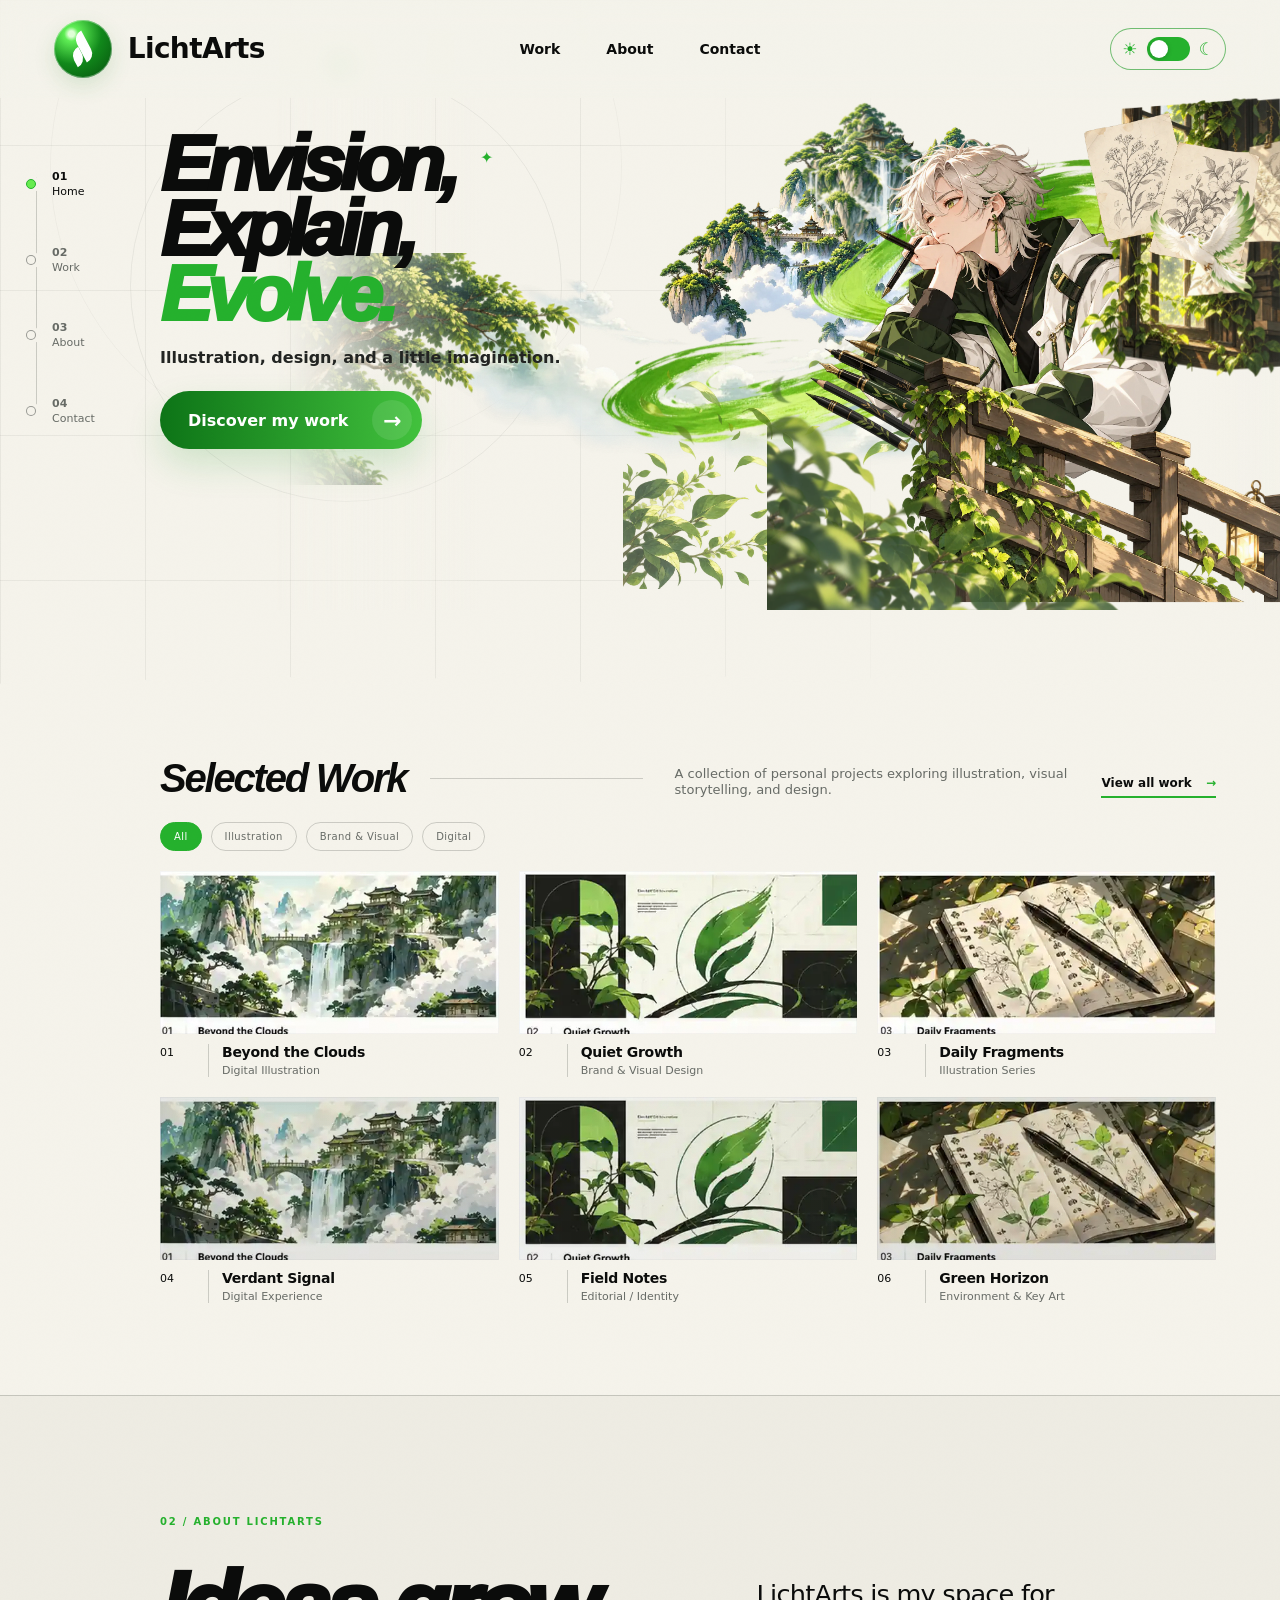
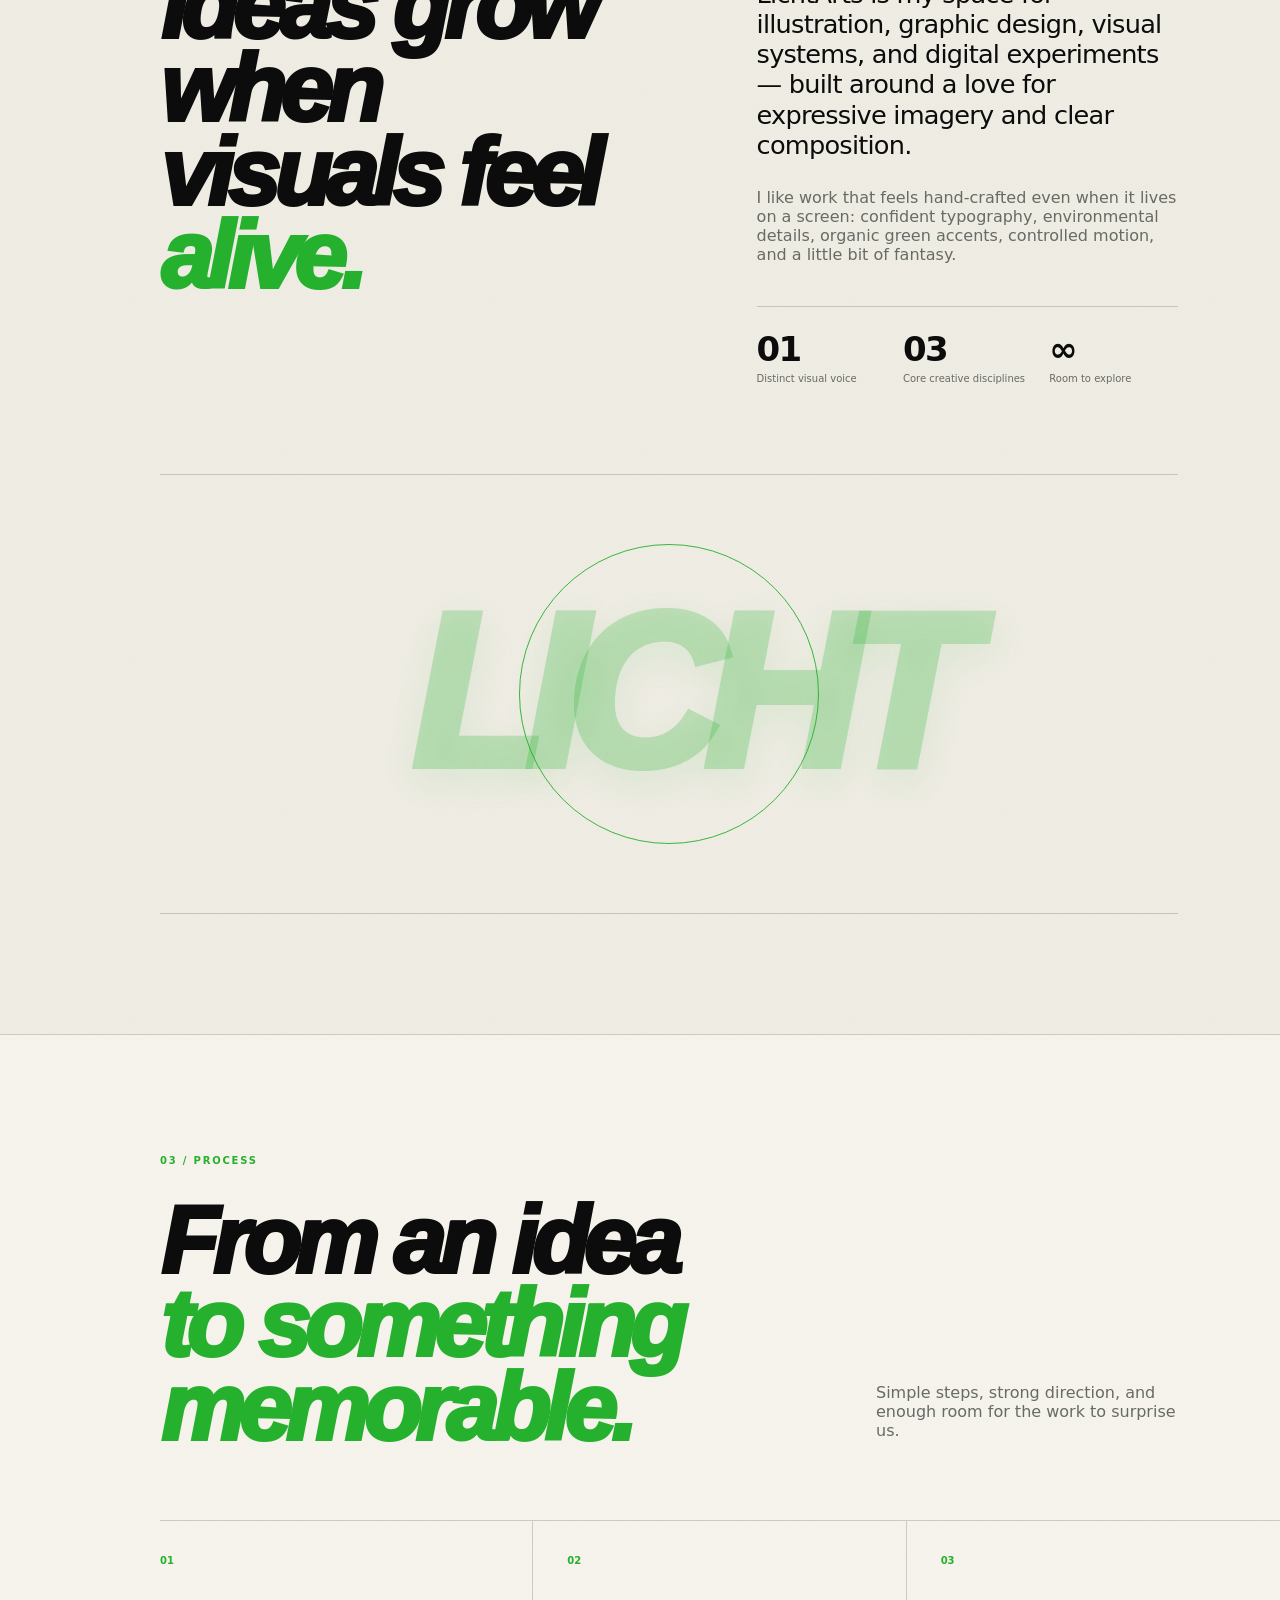
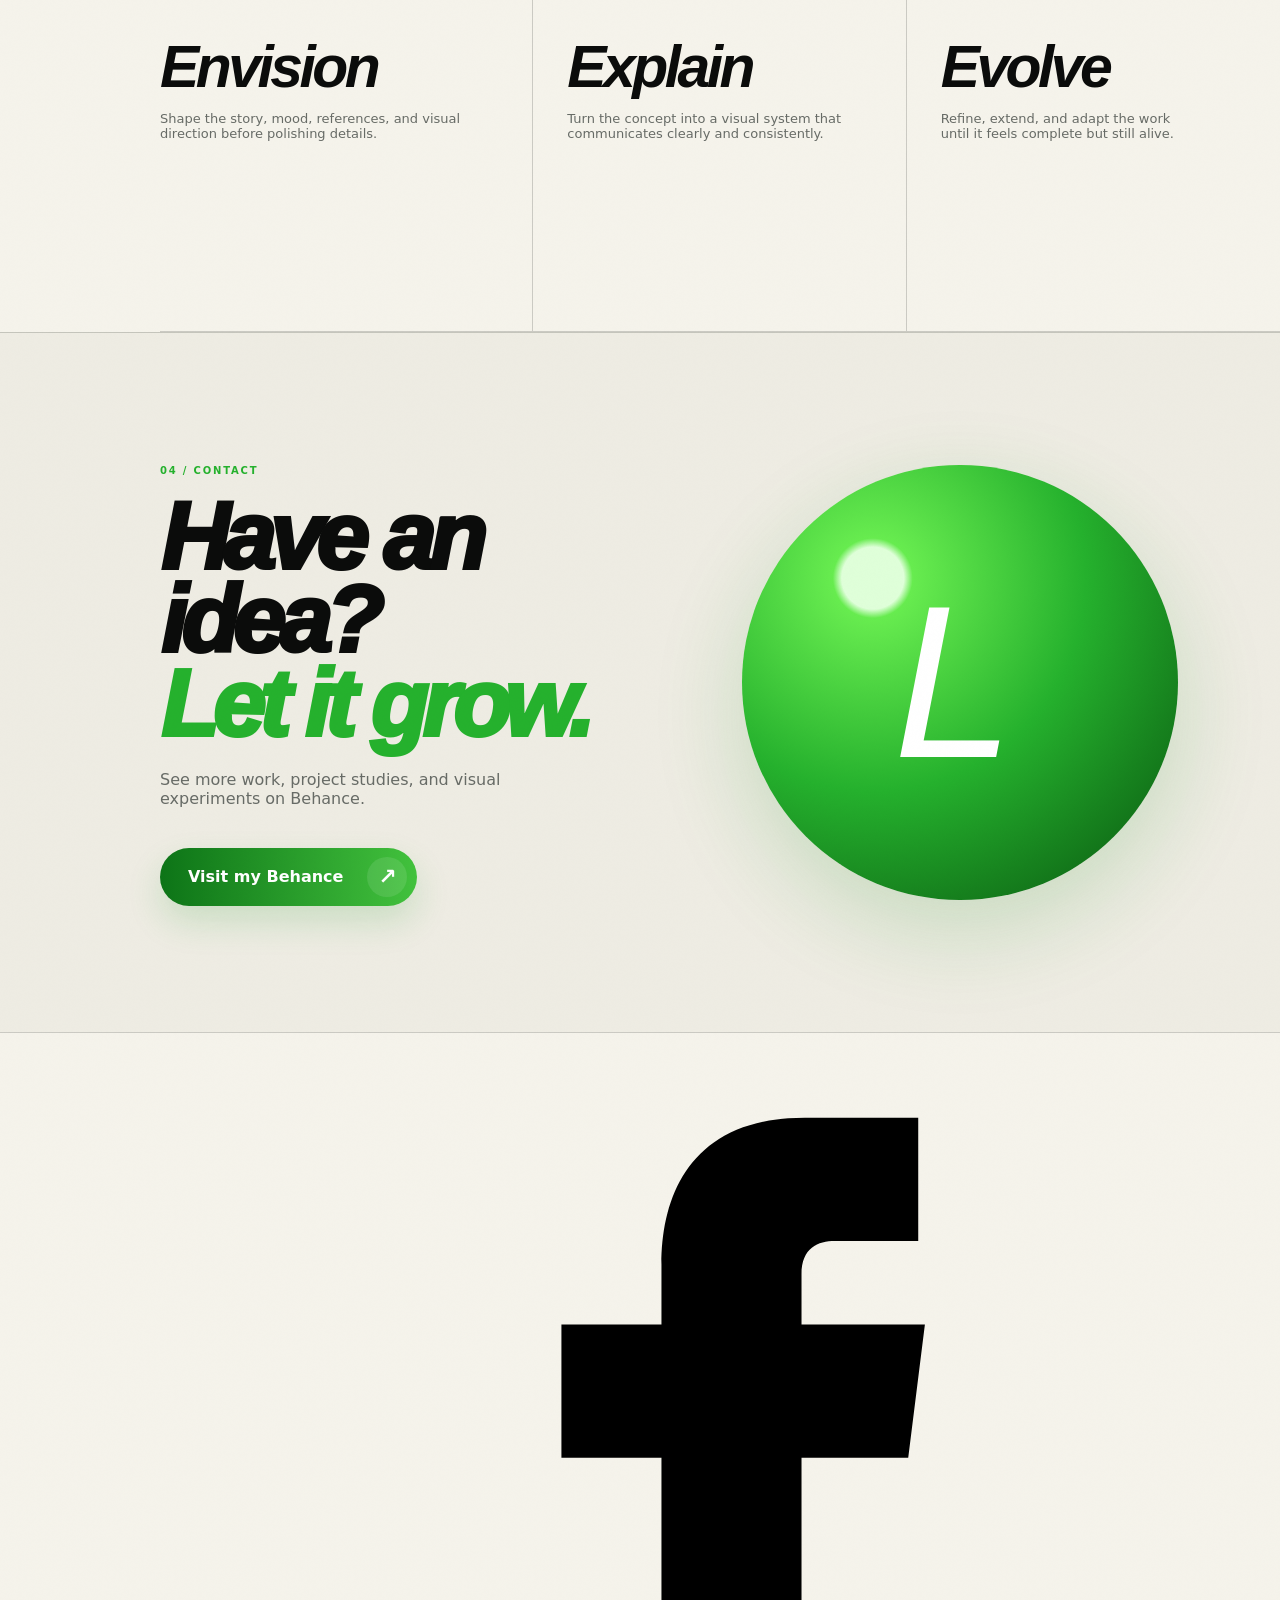
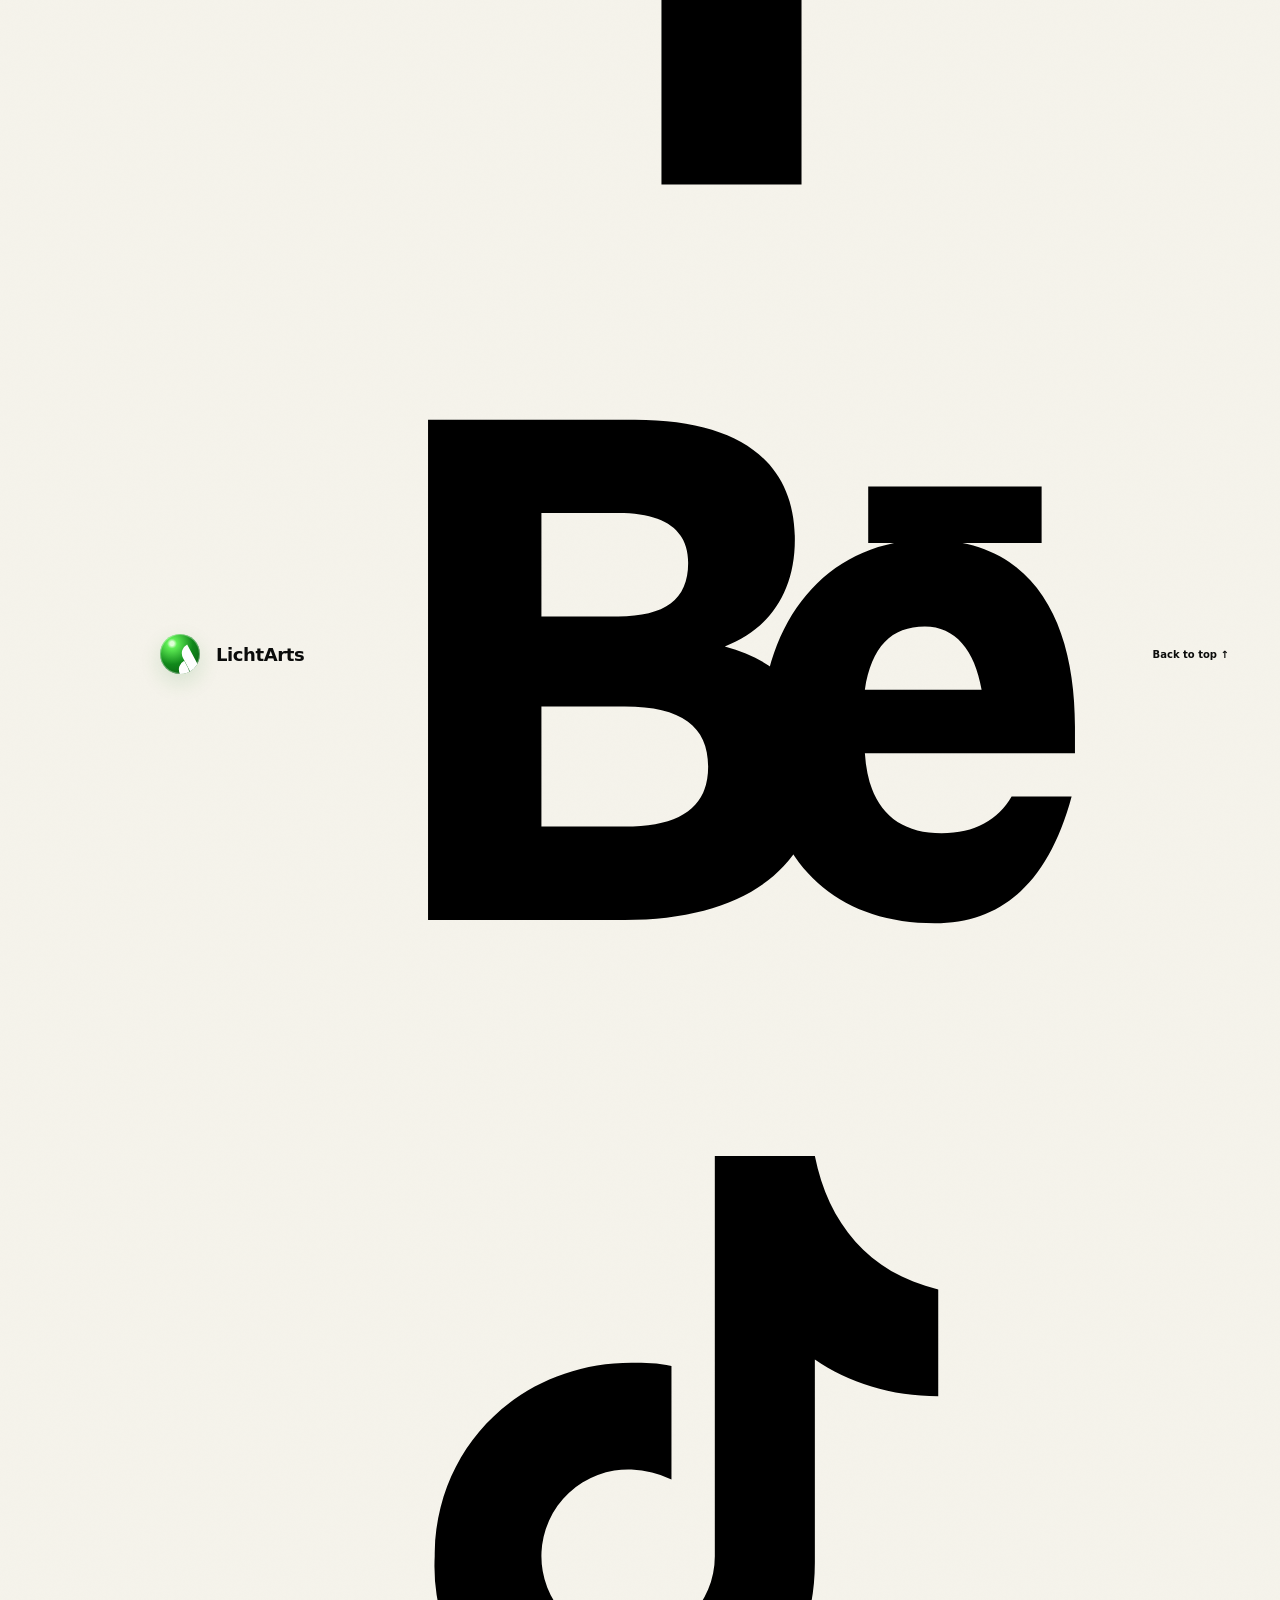
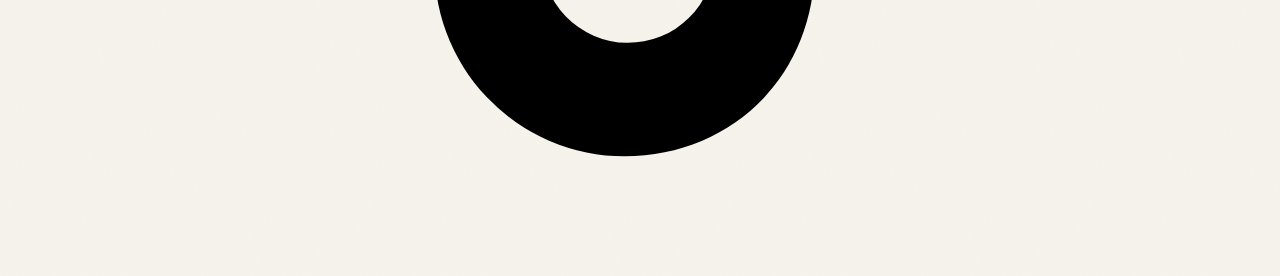
==== commit 3b697047: "Replace footer descriptor with social icons" ====
--- a/index.html
+++ b/index.html
@@ -7,7 +7,7 @@
   <meta name="theme-color" content="#f5f3eb" />
   <title>LichtArts — Envision. Explain. Evolve.</title>
   <link rel="icon" href="favicon.svg" type="image/svg+xml" />
-  <link rel="stylesheet" href="styles.css?v=20261005b" />
+  <link rel="stylesheet" href="styles.css?v=20261005c" />
 </head>
 <body>
   <div class="paper-noise" aria-hidden="true"></div>
@@ -188,7 +188,23 @@
       <span class="brand-mark" aria-hidden="true"><span>L</span></span>
       <span class="brand-name">LichtArts</span>
     </a>
-    <p>Illustration / Visual storytelling / Graphic design / Digital experiences</p>
+    <div class="footer-socials" aria-label="Social links">
+      <span class="footer-social-link is-disabled" aria-label="Facebook" title="Facebook">
+        <svg viewBox="0 0 24 24" aria-hidden="true">
+          <path d="M14.2 8.2V6.7c0-.8.5-1 1-1h2.5V2h-3.4C10.9 2 10 4.3 10 6.4v1.8H7v4h3V22h4.2v-9.8h3.2l.5-4h-3.7Z"/>
+        </svg>
+      </span>
+      <a class="footer-social-link" href="https://www.behance.net/louirodila" target="_blank" rel="noreferrer" aria-label="Behance" title="Behance">
+        <svg viewBox="0 0 24 24" aria-hidden="true">
+          <path d="M3 5h6.2c3.2 0 4.8 1.3 4.8 3.6 0 1.6-.8 2.7-2.1 3.2 1.9.5 2.8 1.8 2.8 3.8 0 2.8-2.2 4.4-5.8 4.4H3V5Zm5.7 5.9c1.4 0 2.1-.5 2.1-1.6 0-1-.7-1.5-2.1-1.5H6.4v3.1h2.3Zm.2 6.3c1.7 0 2.5-.6 2.5-1.8 0-1.2-.8-1.8-2.5-1.8H6.4v3.6h2.5ZM16.2 7h5.2v1.7h-5.2V7Zm6.2 7.2v.8h-6.3c.1 1.6.9 2.4 2.3 2.4 1 0 1.7-.4 2.1-1.1h1.8c-.7 2.6-2.1 3.8-4.1 3.8-3.3 0-5.2-2.2-5.2-5.7 0-3.4 2-5.8 5-5.8 3.2 0 4.4 2.5 4.4 5.6Zm-6.3-1.1h3.5c-.2-1.2-.8-1.9-1.7-1.9-1 0-1.6.6-1.8 1.9Z"/>
+        </svg>
+      </a>
+      <span class="footer-social-link is-disabled" aria-label="TikTok" title="TikTok">
+        <svg viewBox="0 0 24 24" aria-hidden="true">
+          <path d="M14.6 3c.4 2 1.6 3.5 3.7 4v3.2c-1.4 0-2.7-.4-3.7-1.1v6.1c0 3.5-2.6 5.8-5.7 5.8A5.7 5.7 0 0 1 3.2 15c0-3.3 2.6-5.8 5.9-5.8.4 0 .8 0 1.2.1v3.4a3 3 0 0 0-1.2-.3A2.6 2.6 0 1 0 11.6 15V3h3Z"/>
+        </svg>
+      </span>
+    </div>
     <a href="#home" class="back-top">Back to top ↑</a>
   </footer>
 
--- a/styles.css
+++ b/styles.css
@@ -1364,3 +1364,484 @@
 .project-dialog.project-square .dialog-description iframe,
 .project-dialog.project-square .dialog-description blockquote,
 .project-dialog.project-square .dialog-description [data-project-grid] img{border-radius:0!important}
+
+
+/* Behance-inspired project viewer */
+.project-dialog{
+  width:min(1540px,calc(100vw - 24px));
+  max-height:96vh;
+  padding:0;
+  border:1px solid rgba(20,24,20,.16);
+  border-radius:8px;
+  background:#f5f5f3;
+  color:#151715;
+  overflow:auto;
+  box-shadow:0 34px 110px rgba(0,0,0,.36);
+}
+.project-dialog::backdrop{
+  background:rgba(5,9,6,.78);
+  backdrop-filter:blur(8px);
+}
+.project-dialog[open]{
+  display:block;
+  animation:dialog-in .24s var(--ease);
+}
+.project-viewer-shell{
+  min-height:100%;
+  display:grid;
+  grid-template-columns:minmax(0,1fr) 86px;
+  grid-template-rows:auto 1fr;
+  background:#f4f4f2;
+}
+.project-viewer-topbar{
+  position:sticky;
+  top:0;
+  z-index:40;
+  grid-column:1/-1;
+  display:flex;
+  align-items:center;
+  justify-content:space-between;
+  min-height:62px;
+  padding:8px 18px 8px 20px;
+  border-bottom:1px solid rgba(20,24,20,.1);
+  background:rgba(249,249,247,.96);
+  backdrop-filter:blur(12px);
+}
+.project-viewer-identity{
+  display:flex;
+  align-items:center;
+  gap:10px;
+  min-width:0;
+}
+.project-viewer-identity>div{
+  min-width:0;
+  display:grid;
+  gap:2px;
+}
+.project-viewer-identity strong{
+  max-width:min(620px,60vw);
+  overflow:hidden;
+  white-space:nowrap;
+  text-overflow:ellipsis;
+  color:#171917;
+  font-size:15px;
+  font-weight:820;
+}
+.project-viewer-identity small{
+  color:#525752;
+  font-size:11px;
+}
+.project-viewer-identity small span{margin:0 6px;color:#9a9e9a}
+.project-viewer-identity a{
+  color:#171917;
+  font-weight:700;
+  text-decoration:none;
+}
+.project-viewer-identity a:hover{color:#19a927}
+.project-viewer-mark{width:38px;flex:0 0 auto}
+.project-dialog .dialog-close{
+  position:static;
+  float:none;
+  margin:0;
+  width:38px;
+  height:38px;
+  border:1px solid rgba(20,24,20,.12);
+  border-radius:50%;
+  background:#fff;
+  color:#1e211e;
+  box-shadow:none;
+  font-size:22px;
+}
+.project-action-rail{
+  position:sticky;
+  top:74px;
+  z-index:25;
+  grid-column:2;
+  grid-row:2;
+  align-self:start;
+  display:grid;
+  justify-items:center;
+  gap:16px;
+  padding:16px 8px 28px;
+  border-left:1px solid rgba(20,24,20,.1);
+  background:#f8f8f6;
+}
+.project-rail-action{
+  width:70px;
+  display:grid;
+  justify-items:center;
+  gap:6px;
+  padding:0;
+  border:0;
+  background:transparent;
+  color:#4f554f;
+}
+.project-rail-action>b{
+  width:42px;
+  height:42px;
+  display:grid;
+  place-items:center;
+  border:1px solid rgba(20,24,20,.12);
+  border-radius:50%;
+  background:#fff;
+  color:#111;
+  font-size:13px;
+  font-weight:850;
+  transition:.2s ease;
+}
+.project-rail-action>span{
+  font-size:9px;
+  font-weight:700;
+}
+.project-rail-action:hover>b,
+.project-rail-action.active>b{
+  border-color:#28bd35;
+  background:#0c180e;
+  color:#67ee70;
+  transform:translateY(-2px);
+}
+.project-rail-brand{margin-bottom:2px}
+.project-rail-brand .project-rail-mark{width:42px}
+.project-viewer-main{
+  grid-column:1;
+  grid-row:2;
+  min-width:0;
+  background:#f4f4f2;
+}
+.project-viewer-content{
+  padding:24px clamp(16px,3.2vw,44px) 0;
+  background:var(--project-bg,#f4f4f2);
+  color:var(--project-fg,#111);
+}
+.project-viewer-content .dialog-description{
+  max-width:1400px;
+  margin:0 auto;
+  padding:0;
+  display:flex;
+  flex-direction:column;
+  gap:var(--project-spacing,0px);
+  color:var(--project-muted,#4e544f);
+  line-height:1.65;
+  font-size:15px;
+}
+.project-viewer-content .dialog-description>*{
+  width:100%;
+  margin:0!important;
+}
+.project-viewer-content .dialog-description img{
+  display:block;
+  width:100%;
+  max-width:none;
+  height:auto;
+  margin:0!important;
+  border-radius:var(--project-media-radius,0px);
+}
+.project-viewer-content .dialog-description [data-project-grid]{
+  width:100%;
+  margin:0!important;
+  gap:var(--project-spacing,0px);
+}
+.project-viewer-content .dialog-description [data-project-grid] img{
+  width:100%;
+  height:100%;
+  min-height:260px;
+  object-fit:cover;
+}
+.project-viewer-content .dialog-description p,
+.project-viewer-content .dialog-description h2,
+.project-viewer-content .dialog-description h3,
+.project-viewer-content .dialog-description ul,
+.project-viewer-content .dialog-description ol,
+.project-viewer-content .dialog-description blockquote{
+  max-width:980px;
+  margin-left:auto!important;
+  margin-right:auto!important;
+  padding-left:20px;
+  padding-right:20px;
+}
+.project-viewer-content .dialog-description p{padding-top:18px;padding-bottom:18px}
+.project-viewer-content .dialog-description iframe{
+  width:100%;
+  aspect-ratio:16/9;
+  border:0;
+  border-radius:var(--project-media-radius,0px);
+  background:#000;
+}
+.project-summary-band{
+  min-height:310px;
+  padding:54px 30px 48px;
+  display:flex;
+  flex-direction:column;
+  align-items:center;
+  text-align:center;
+  background:#050705;
+  color:#fff;
+}
+.project-appreciation-badge{
+  width:74px;
+  height:74px;
+  display:grid;
+  place-items:center;
+  align-content:center;
+  gap:0;
+  border-radius:50%;
+  background:#3b3e3b;
+  color:#fff;
+  margin-bottom:20px;
+}
+.project-appreciation-badge span{font-size:24px;line-height:1}
+.project-appreciation-badge b{font-size:10px}
+.project-summary-band .section-number{
+  margin:0 0 10px;
+  color:#62eb6b;
+  font-size:9px;
+  letter-spacing:.12em;
+}
+.project-summary-band h2{
+  margin:0;
+  max-width:900px;
+  color:#fff;
+  font-family:inherit;
+  font-size:clamp(24px,3vw,38px);
+  line-height:1.12;
+  letter-spacing:-.03em;
+  font-style:normal;
+}
+.project-summary-stats{
+  display:flex;
+  gap:14px;
+  align-items:center;
+  margin-top:16px;
+  color:#8f968f;
+  font-size:10px;
+}
+.project-summary-stats b{color:#c9cec9}
+.project-summary-band>p{
+  margin:22px 0 0;
+  color:#909690;
+  font-size:10px;
+}
+.project-summary-band .dialog-tags{
+  justify-content:center;
+  max-width:860px;
+  margin:20px auto 0;
+}
+.project-summary-band .dialog-tags span{
+  border-color:#303630;
+  background:#101410;
+  color:#aeb6ae;
+}
+.project-more-band{
+  padding:42px clamp(20px,4vw,54px) 54px;
+  background:#1d1f1d;
+  color:#fff;
+}
+.project-owner-row{
+  max-width:1320px;
+  margin:0 auto 24px;
+  display:flex;
+  align-items:center;
+  justify-content:space-between;
+  gap:20px;
+}
+.project-owner-identity{
+  display:flex;
+  align-items:center;
+  gap:10px;
+}
+.project-owner-identity>div{display:grid;gap:4px}
+.project-owner-identity strong{font-size:16px}
+.project-owner-identity a{
+  width:max-content;
+  padding:6px 12px;
+  border-radius:999px;
+  background:#1d65ff;
+  color:#fff;
+  font-size:9px;
+  font-weight:800;
+}
+.project-owner-mark{width:42px}
+.project-owner-row>span{
+  color:#999f99;
+  font-size:10px;
+}
+.project-related-grid{
+  max-width:1320px;
+  margin:0 auto;
+  display:grid;
+  grid-template-columns:repeat(4,minmax(0,1fr));
+  gap:14px;
+}
+.project-related-card{
+  min-width:0;
+  padding:0;
+  border:0;
+  background:transparent;
+  color:#fff;
+  text-align:left;
+}
+.project-related-art{
+  display:block;
+  width:100%;
+  aspect-ratio:1.28/1;
+  border-radius:3px;
+  background-size:cover;
+  background-position:center;
+  background-color:#111;
+  overflow:hidden;
+}
+.project-related-card strong{
+  display:block;
+  margin-top:9px;
+  overflow:hidden;
+  white-space:nowrap;
+  text-overflow:ellipsis;
+  font-size:11px;
+}
+.project-related-card small{
+  display:block;
+  margin-top:2px;
+  color:#8e948e;
+  font-size:9px;
+}
+.project-discussion{
+  max-width:1320px;
+  margin:0 auto;
+  padding:66px 24px 86px;
+  display:grid;
+  grid-template-columns:minmax(0,1.6fr) minmax(280px,.7fr);
+  gap:22px;
+  background:#f4f4f2;
+}
+.project-comment-card,
+.project-owner-card{
+  border:1px solid #d9ddda;
+  border-radius:4px;
+  background:#fff;
+}
+.project-comment-card{
+  min-height:210px;
+  padding:26px;
+  display:grid;
+  grid-template-columns:52px minmax(0,1fr);
+  gap:18px;
+}
+.project-comment-avatar .brand-mark{width:46px}
+.project-comment-box{display:grid;gap:10px}
+.project-comment-box textarea{
+  width:100%;
+  min-height:110px;
+  resize:vertical;
+  border:1px solid #9ba19b;
+  border-radius:2px;
+  padding:14px;
+  background:#fff;
+  color:#171917;
+  font:inherit;
+  font-size:11px;
+}
+.project-comment-box button{
+  justify-self:end;
+  min-width:146px;
+  min-height:38px;
+  border:0;
+  border-radius:999px;
+  background:#21b82d;
+  color:#fff;
+  font-size:10px;
+  font-weight:800;
+}
+.project-comment-box button:disabled{
+  background:#e2e4e2;
+  color:#fff;
+  cursor:not-allowed;
+}
+.project-owner-card{
+  padding:24px;
+  display:grid;
+  align-content:start;
+  gap:18px;
+}
+.project-owner-card>span{
+  color:#777d78;
+  font-size:9px;
+  font-weight:800;
+}
+.project-owner-card>div:not(.project-owner-meta){
+  display:flex;
+  align-items:center;
+  gap:11px;
+}
+.project-owner-card-mark{width:40px}
+.project-owner-card strong{font-size:13px}
+.project-owner-card small{
+  display:block;
+  margin-top:3px;
+  color:#797f79;
+  font-size:10px;
+}
+.project-owner-meta{
+  margin-top:16px;
+  padding-top:18px;
+  border-top:1px solid #eceeec;
+  display:grid;
+  gap:5px;
+}
+.project-owner-meta strong{font-size:12px}
+.project-owner-meta small{font-size:9px;color:#858b85}
+.project-dialog.project-square{
+  border-radius:0;
+}
+.project-dialog.project-square .project-viewer-content .dialog-description img,
+.project-dialog.project-square .project-viewer-content .dialog-description iframe,
+.project-dialog.project-square .project-related-art,
+.project-dialog.project-square .project-comment-card,
+.project-dialog.project-square .project-owner-card{
+  border-radius:0!important;
+}
+
+@media(max-device-width:900px){
+  .project-dialog{width:calc(100vw - 10px);max-height:98vh}
+  .project-viewer-shell{grid-template-columns:1fr}
+  .project-viewer-main{grid-column:1}
+  .project-action-rail{
+    grid-column:1;
+    grid-row:auto;
+    position:sticky;
+    top:62px;
+    display:flex;
+    justify-content:center;
+    gap:10px;
+    padding:8px 10px;
+    border-left:0;
+    border-bottom:1px solid rgba(20,24,20,.1);
+    overflow-x:auto;
+  }
+  .project-rail-action{width:auto;min-width:58px}
+  .project-rail-action>b{width:36px;height:36px}
+  .project-rail-brand{display:none}
+  .project-viewer-content{padding:14px 10px 0}
+  .project-related-grid{grid-template-columns:repeat(2,minmax(0,1fr))}
+  .project-discussion{grid-template-columns:1fr;padding:34px 12px 54px}
+}
+@media(max-device-width:560px){
+  .project-viewer-topbar{padding-inline:10px}
+  .project-viewer-mark{width:34px}
+  .project-viewer-identity strong{max-width:62vw;font-size:12px}
+  .project-viewer-identity small{font-size:9px}
+  .project-viewer-content{padding-inline:0}
+  .project-viewer-content .dialog-description p,
+  .project-viewer-content .dialog-description h2,
+  .project-viewer-content .dialog-description h3,
+  .project-viewer-content .dialog-description ul,
+  .project-viewer-content .dialog-description ol,
+  .project-viewer-content .dialog-description blockquote{
+    padding-left:16px;
+    padding-right:16px;
+  }
+  .project-summary-band{padding:40px 16px}
+  .project-more-band{padding:30px 12px 38px}
+  .project-owner-row{align-items:flex-start;flex-direction:column}
+  .project-related-grid{grid-template-columns:1fr 1fr;gap:10px}
+  .project-comment-card{grid-template-columns:1fr;padding:18px}
+}
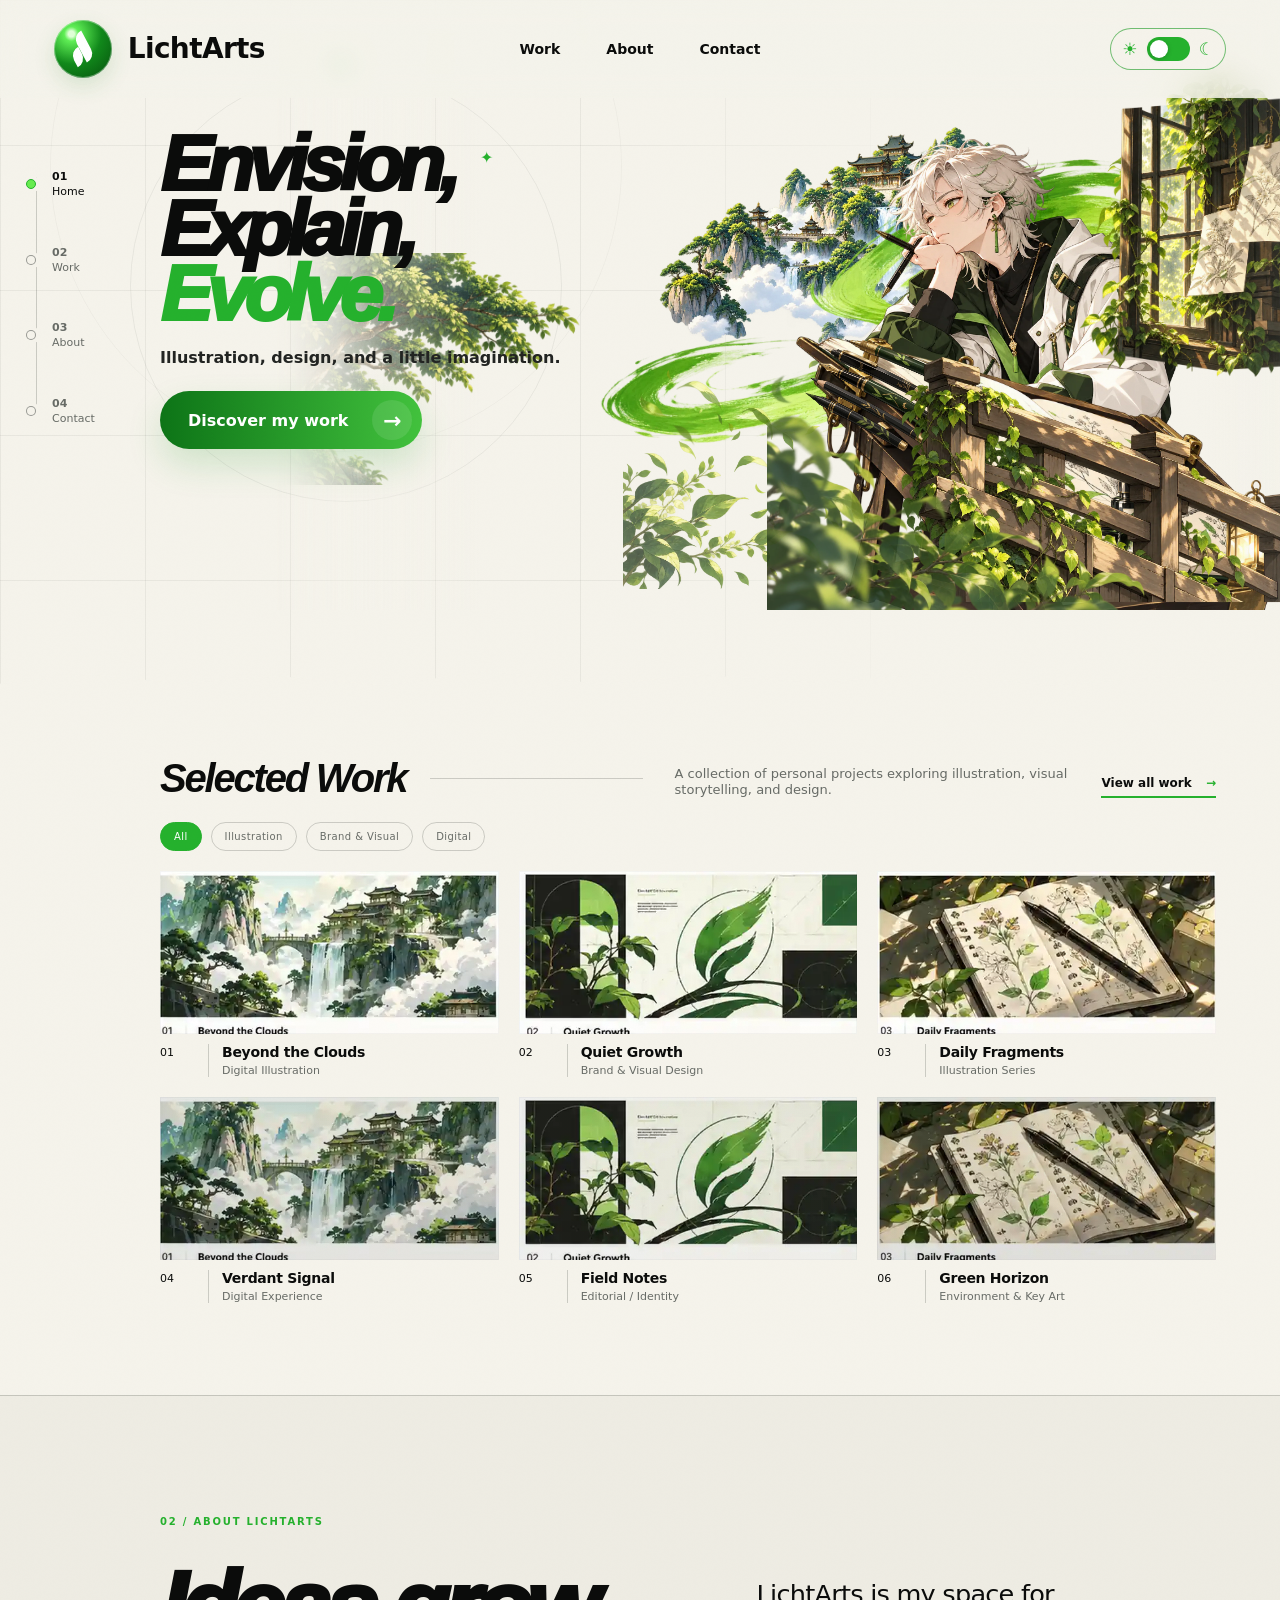
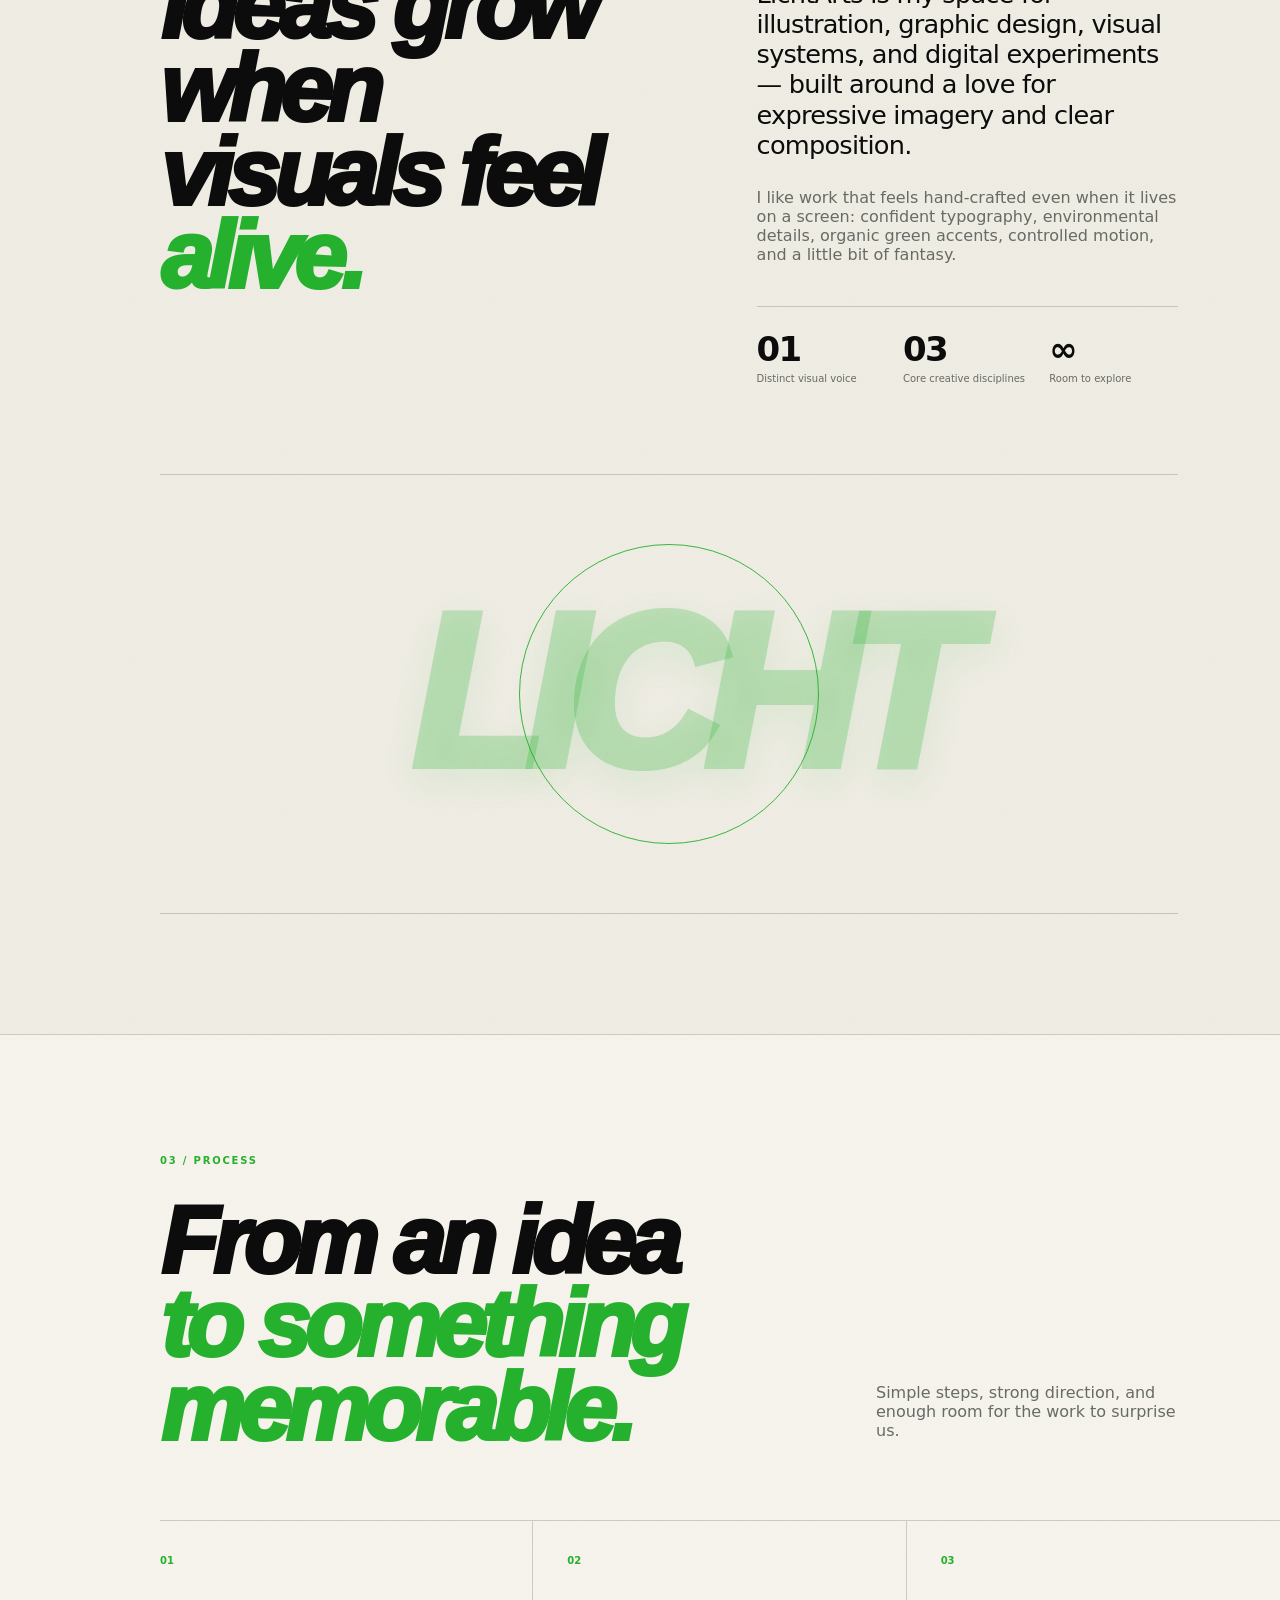
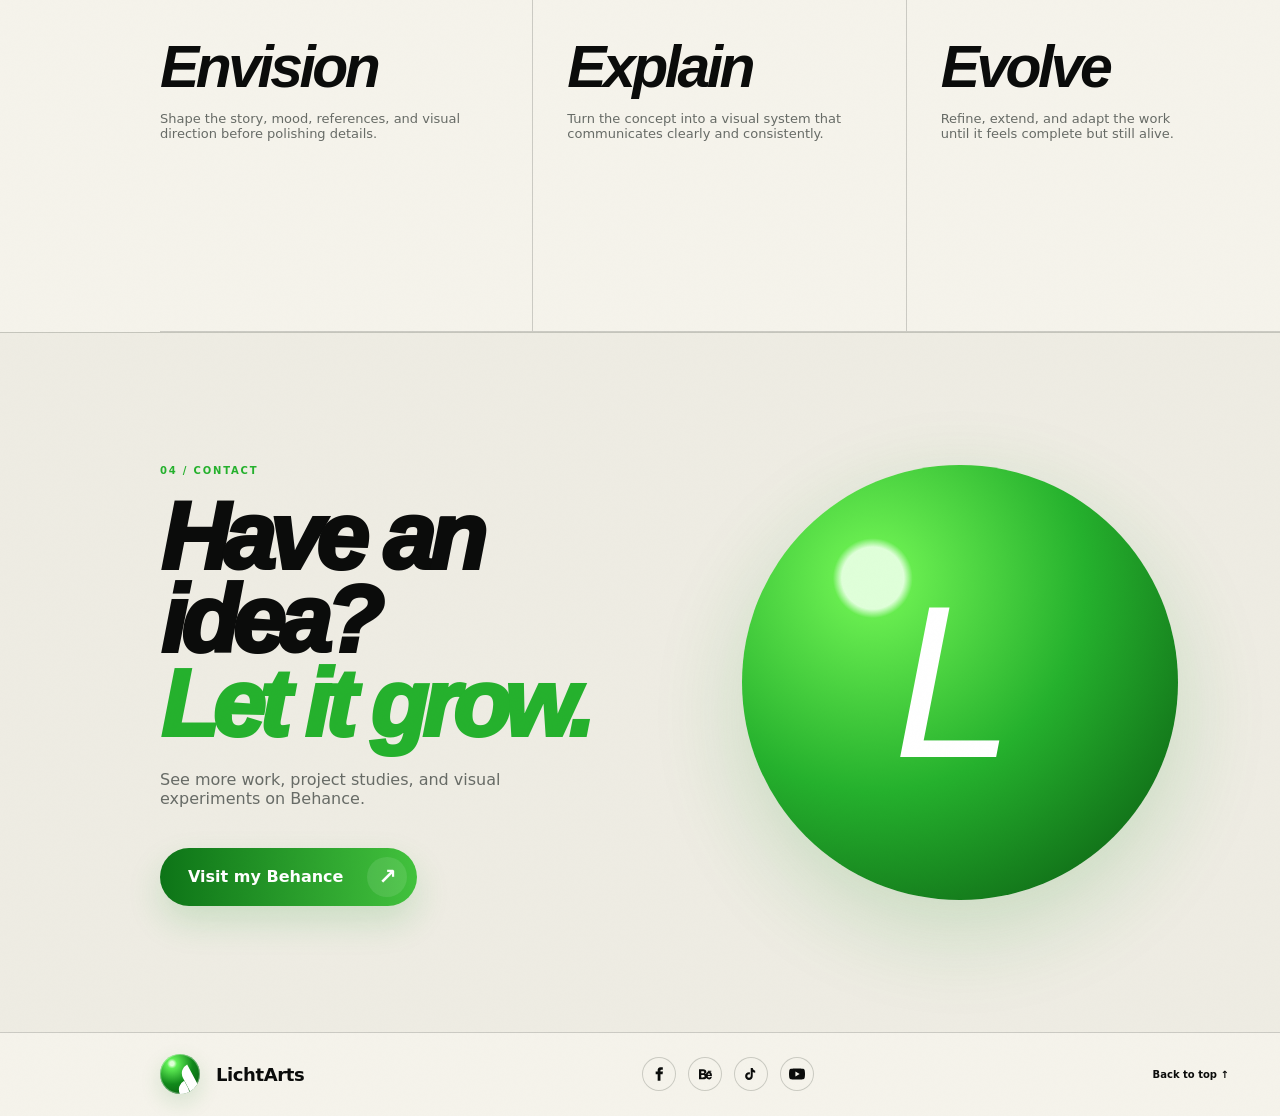
==== commit be79732a: "Link footer social profiles and add YouTube" ====
--- a/index.html
+++ b/index.html
@@ -189,21 +189,26 @@
       <span class="brand-name">LichtArts</span>
     </a>
     <div class="footer-socials" aria-label="Social links">
-      <span class="footer-social-link is-disabled" aria-label="Facebook" title="Facebook">
+      <a class="footer-social-link" href="https://www.facebook.com/lichtarts" target="_blank" rel="noreferrer" aria-label="Facebook" title="Facebook">
         <svg viewBox="0 0 24 24" aria-hidden="true">
           <path d="M14.2 8.2V6.7c0-.8.5-1 1-1h2.5V2h-3.4C10.9 2 10 4.3 10 6.4v1.8H7v4h3V22h4.2v-9.8h3.2l.5-4h-3.7Z"/>
         </svg>
-      </span>
+      </a>
       <a class="footer-social-link" href="https://www.behance.net/louirodila" target="_blank" rel="noreferrer" aria-label="Behance" title="Behance">
         <svg viewBox="0 0 24 24" aria-hidden="true">
           <path d="M3 5h6.2c3.2 0 4.8 1.3 4.8 3.6 0 1.6-.8 2.7-2.1 3.2 1.9.5 2.8 1.8 2.8 3.8 0 2.8-2.2 4.4-5.8 4.4H3V5Zm5.7 5.9c1.4 0 2.1-.5 2.1-1.6 0-1-.7-1.5-2.1-1.5H6.4v3.1h2.3Zm.2 6.3c1.7 0 2.5-.6 2.5-1.8 0-1.2-.8-1.8-2.5-1.8H6.4v3.6h2.5ZM16.2 7h5.2v1.7h-5.2V7Zm6.2 7.2v.8h-6.3c.1 1.6.9 2.4 2.3 2.4 1 0 1.7-.4 2.1-1.1h1.8c-.7 2.6-2.1 3.8-4.1 3.8-3.3 0-5.2-2.2-5.2-5.7 0-3.4 2-5.8 5-5.8 3.2 0 4.4 2.5 4.4 5.6Zm-6.3-1.1h3.5c-.2-1.2-.8-1.9-1.7-1.9-1 0-1.6.6-1.8 1.9Z"/>
         </svg>
       </a>
-      <span class="footer-social-link is-disabled" aria-label="TikTok" title="TikTok">
+      <a class="footer-social-link" href="https://www.tiktok.com/@lichtarts2" target="_blank" rel="noreferrer" aria-label="TikTok" title="TikTok">
         <svg viewBox="0 0 24 24" aria-hidden="true">
           <path d="M14.6 3c.4 2 1.6 3.5 3.7 4v3.2c-1.4 0-2.7-.4-3.7-1.1v6.1c0 3.5-2.6 5.8-5.7 5.8A5.7 5.7 0 0 1 3.2 15c0-3.3 2.6-5.8 5.9-5.8.4 0 .8 0 1.2.1v3.4a3 3 0 0 0-1.2-.3A2.6 2.6 0 1 0 11.6 15V3h3Z"/>
         </svg>
-      </span>
+      </a>
+      <a class="footer-social-link" href="https://www.youtube.com/@lichtarts" target="_blank" rel="noreferrer" aria-label="YouTube" title="YouTube">
+        <svg viewBox="0 0 24 24" aria-hidden="true">
+          <path d="M23.5 6.2a3 3 0 0 0-2.1-2.1C19.5 3.6 12 3.6 12 3.6s-7.5 0-9.4.5A3 3 0 0 0 .5 6.2 31 31 0 0 0 0 12a31 31 0 0 0 .5 5.8 3 3 0 0 0 2.1 2.1c1.9.5 9.4.5 9.4.5s7.5 0 9.4-.5a3 3 0 0 0 2.1-2.1A31 31 0 0 0 24 12a31 31 0 0 0-.5-5.8ZM9.6 15.7V8.3L16 12l-6.4 3.7Z"/>
+        </svg>
+      </a>
     </div>
     <a href="#home" class="back-top">Back to top ↑</a>
   </footer>
--- a/styles.css
+++ b/styles.css
@@ -1845,3 +1845,44 @@
   .project-related-grid{grid-template-columns:1fr 1fr;gap:10px}
   .project-comment-card{grid-template-columns:1fr;padding:18px}
 }
+
+.footer-socials{
+  justify-self:center;
+  display:flex;
+  align-items:center;
+  gap:12px;
+}
+.footer-social-link{
+  width:34px;
+  height:34px;
+  display:grid;
+  place-items:center;
+  border:1px solid var(--line);
+  border-radius:50%;
+  background:color-mix(in srgb,var(--paper) 92%,transparent);
+  color:var(--ink);
+  transition:transform .2s var(--ease),border-color .2s var(--ease),background .2s var(--ease),color .2s var(--ease);
+}
+.footer-social-link svg{
+  width:16px;
+  height:16px;
+  fill:currentColor;
+}
+.footer-social-link:hover{
+  transform:translateY(-2px);
+  border-color:color-mix(in srgb,var(--green) 70%,var(--line));
+  background:var(--green);
+  color:#fff;
+}
+.footer-social-link.is-disabled{
+  cursor:default;
+}
+.footer-social-link.is-disabled:hover{
+  transform:none;
+  background:color-mix(in srgb,var(--paper) 92%,transparent);
+  color:var(--ink);
+  border-color:var(--line);
+}
+@media(max-device-width:720px){
+  .footer-socials{justify-self:start}
+}
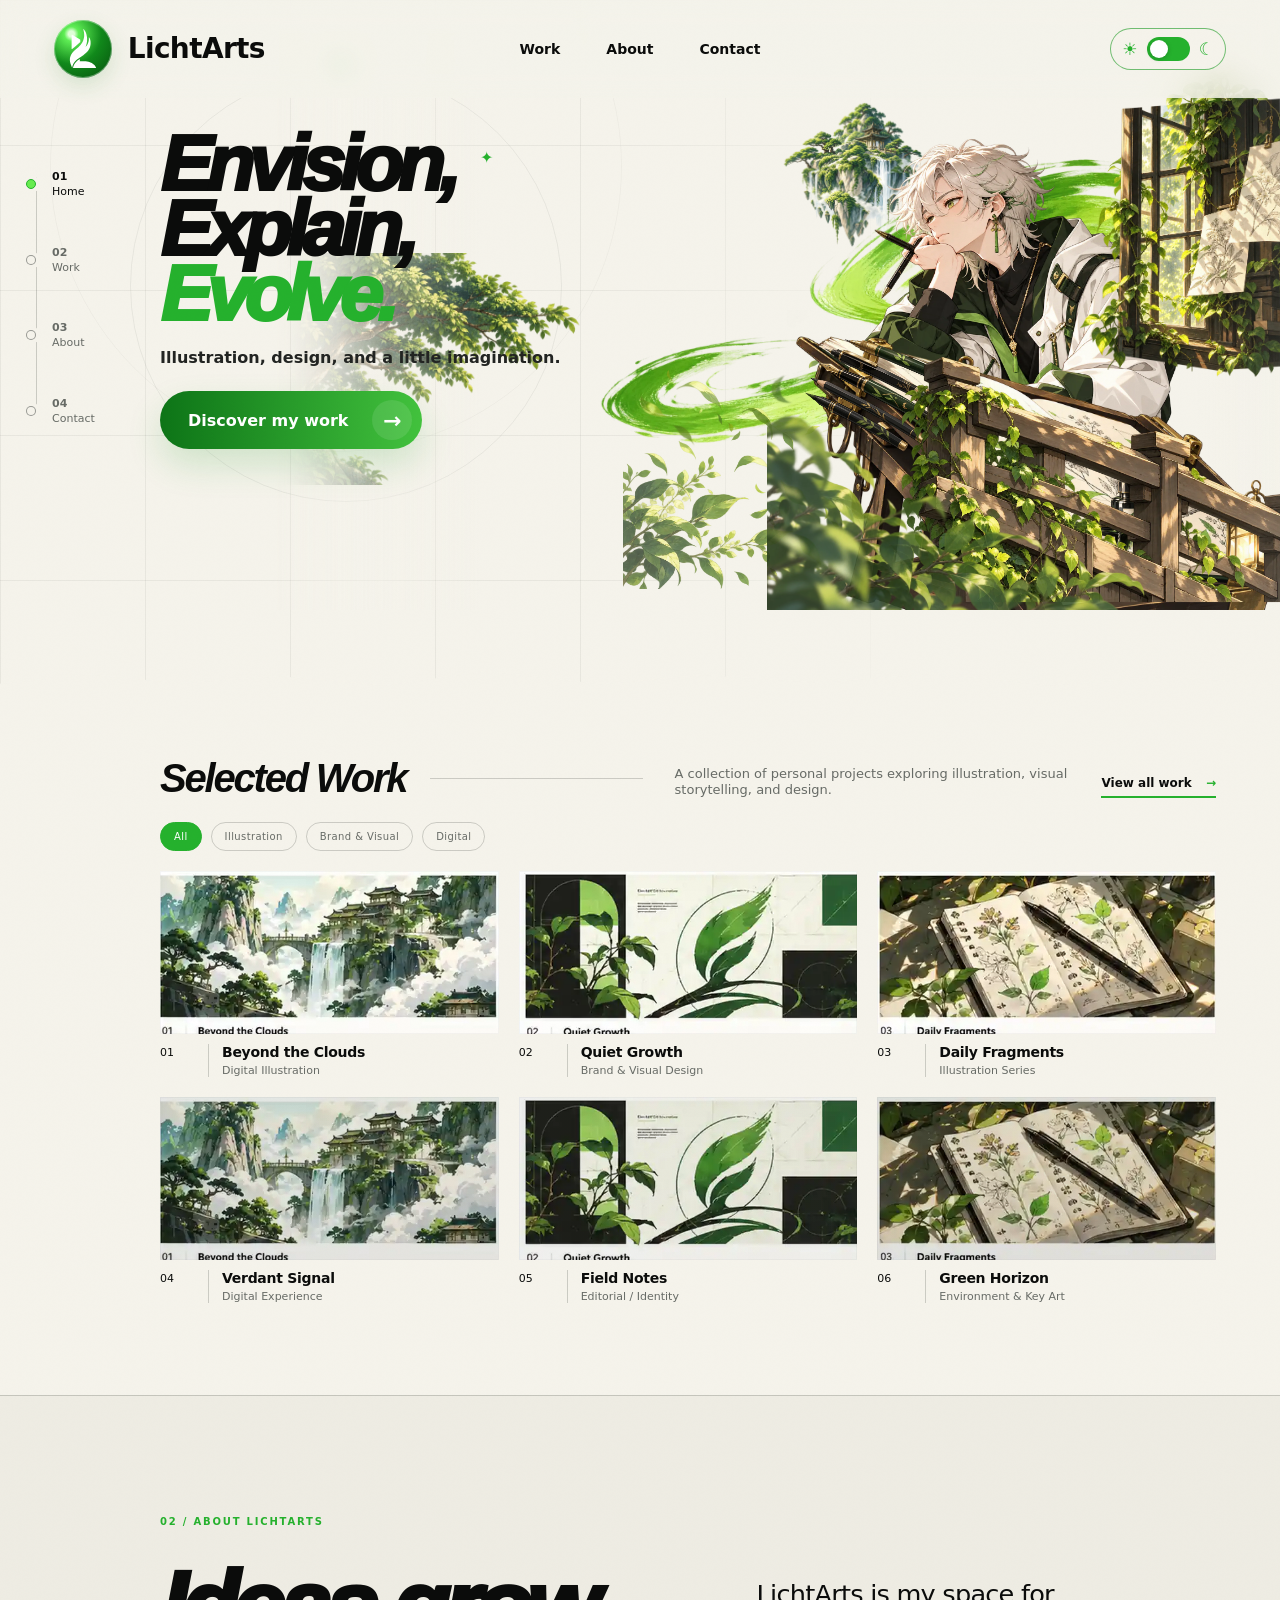
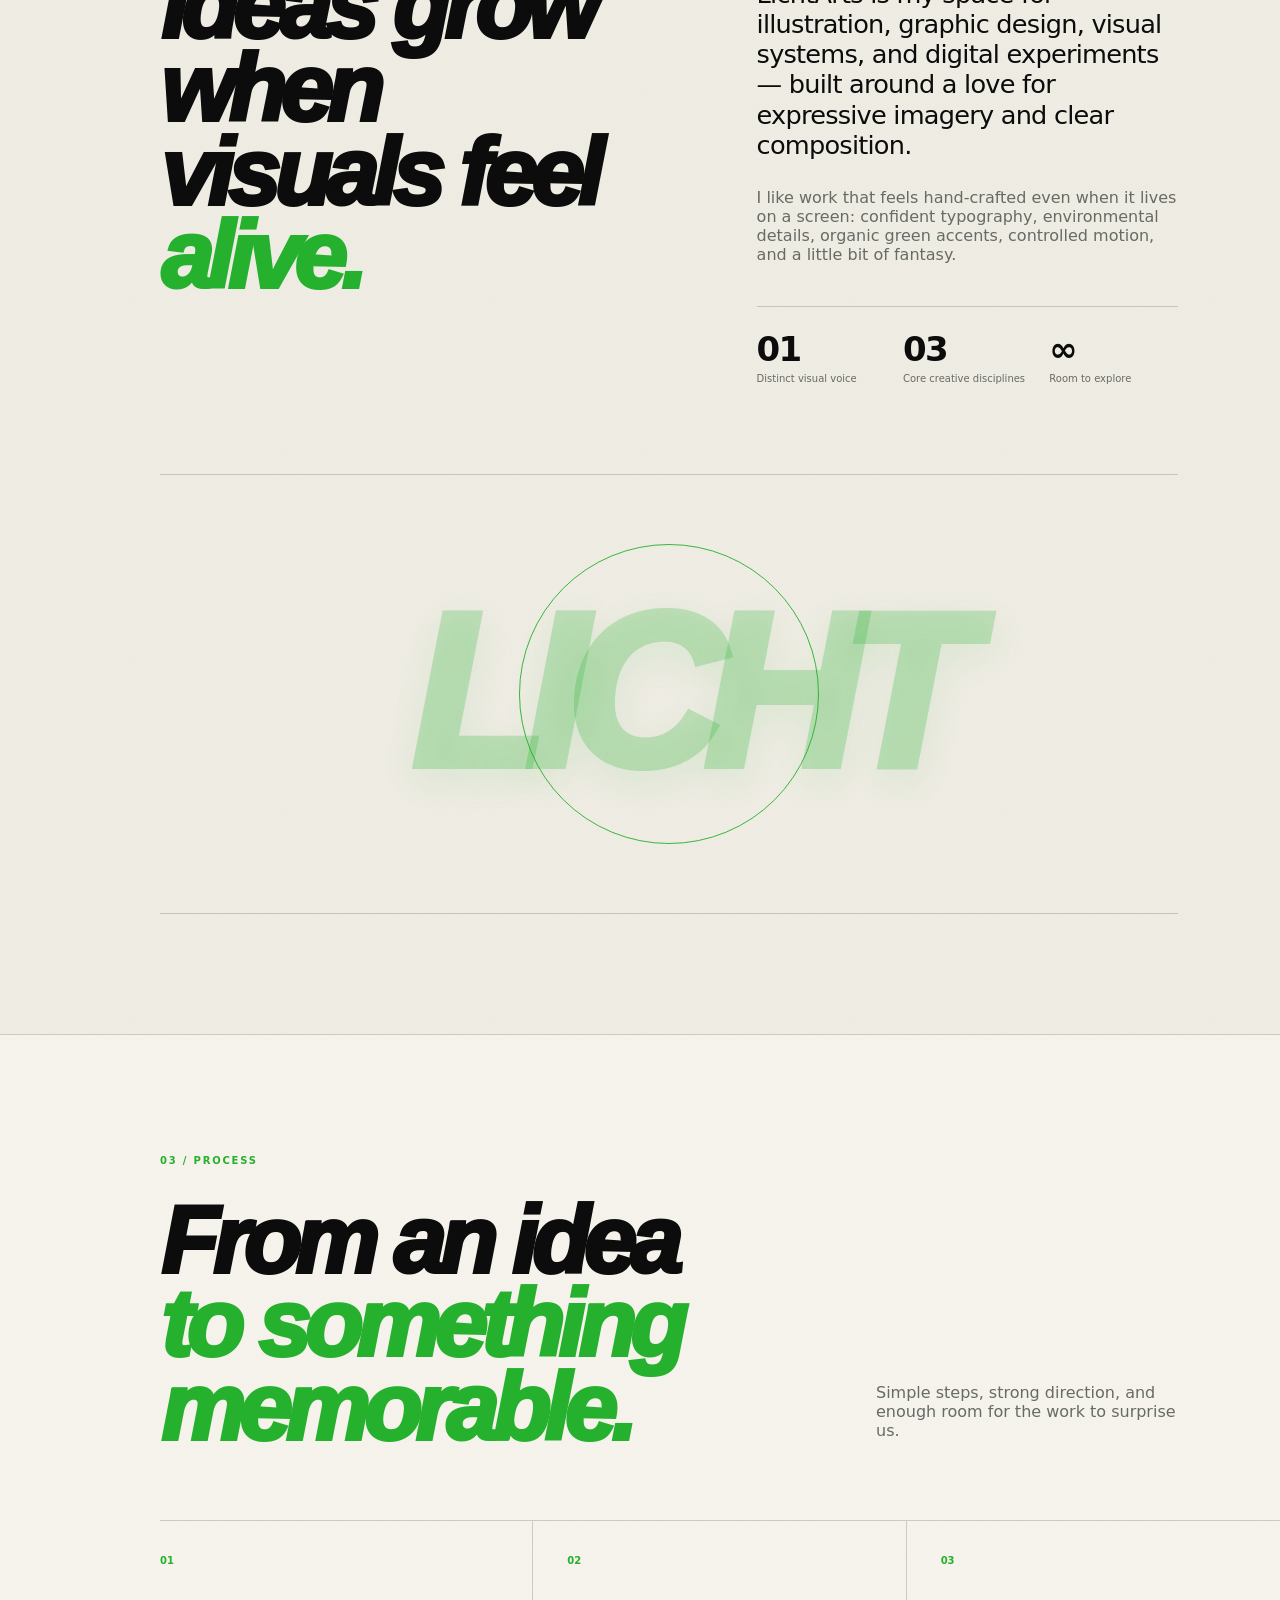
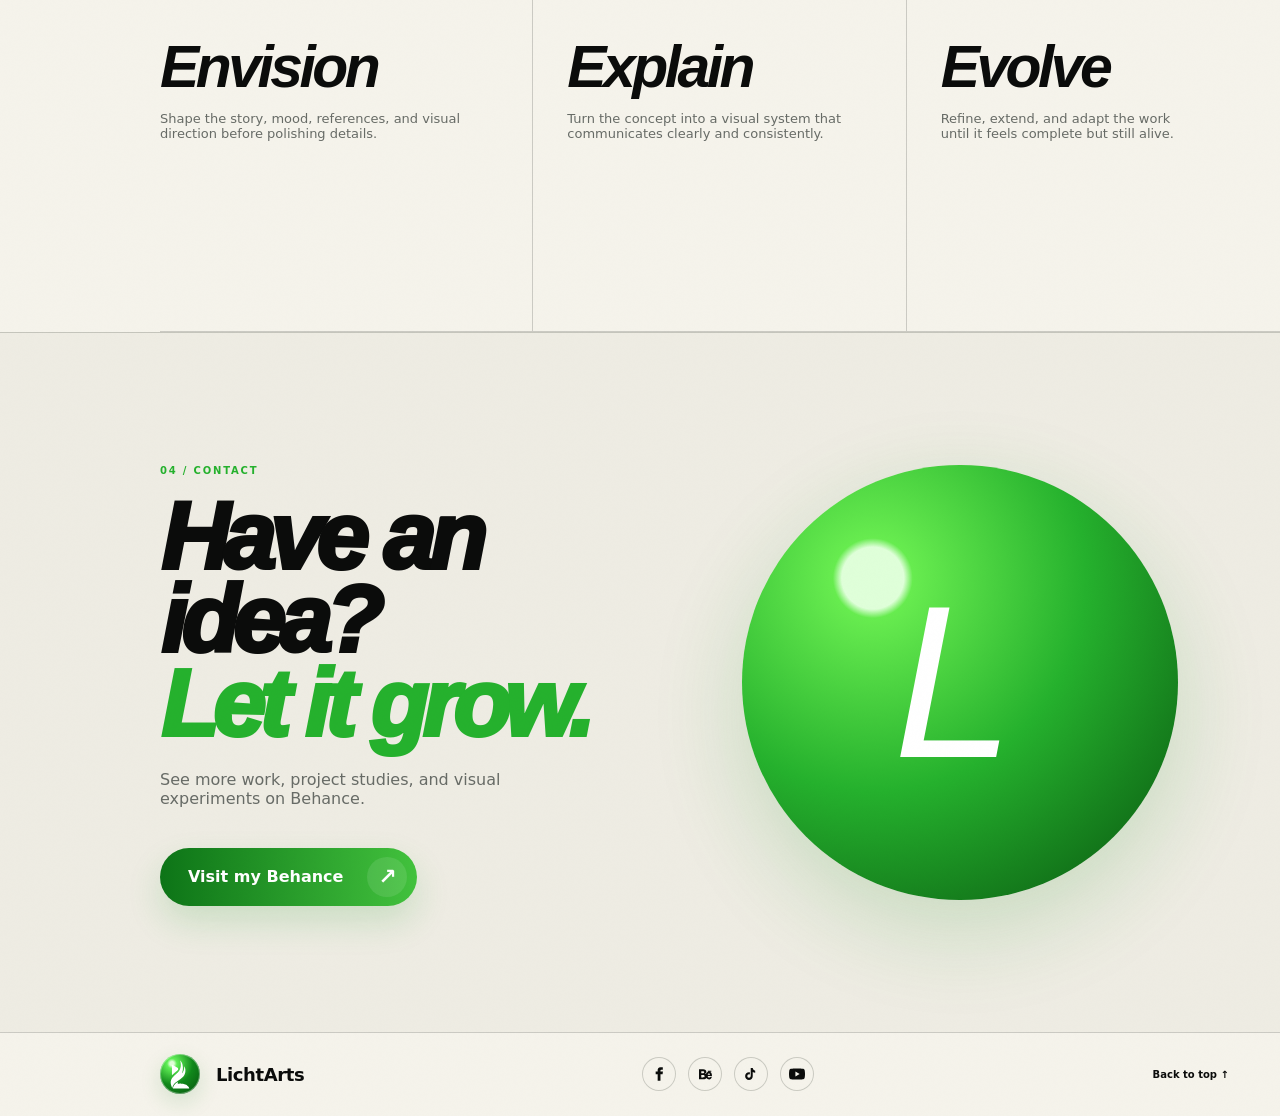
==== commit c1dbee25: "Bust cache for new public brand symbol" ====
--- a/index.html
+++ b/index.html
@@ -7,7 +7,7 @@
   <meta name="theme-color" content="#f5f3eb" />
   <title>LichtArts — Envision. Explain. Evolve.</title>
   <link rel="icon" href="favicon.svg" type="image/svg+xml" />
-  <link rel="stylesheet" href="styles.css?v=20261005c" />
+  <link rel="stylesheet" href="styles.css?v=20261005d" />
 </head>
 <body>
   <div class="paper-noise" aria-hidden="true"></div>
--- a/styles.css
+++ b/styles.css
@@ -1886,3 +1886,22 @@
 @media(max-device-width:720px){
   .footer-socials{justify-self:start}
 }
+
+/* Unified LichtArts brand symbol */
+.brand-mark{
+  display:grid;
+  place-items:center;
+  background:
+    radial-gradient(circle at 30% 24%,#dfffd7 0 5%,#5fee55 12%,#11891b 50%,#064e0d 100%);
+}
+.brand-mark::before{
+  content:"";
+  position:static;
+  width:56%;
+  height:72%;
+  border-radius:0;
+  transform:none;
+  background:url("assets/brand/lichtarts-symbol.svg") center/contain no-repeat;
+}
+.brand-mark::after{display:none!important}
+.brand-mark span{display:none!important}
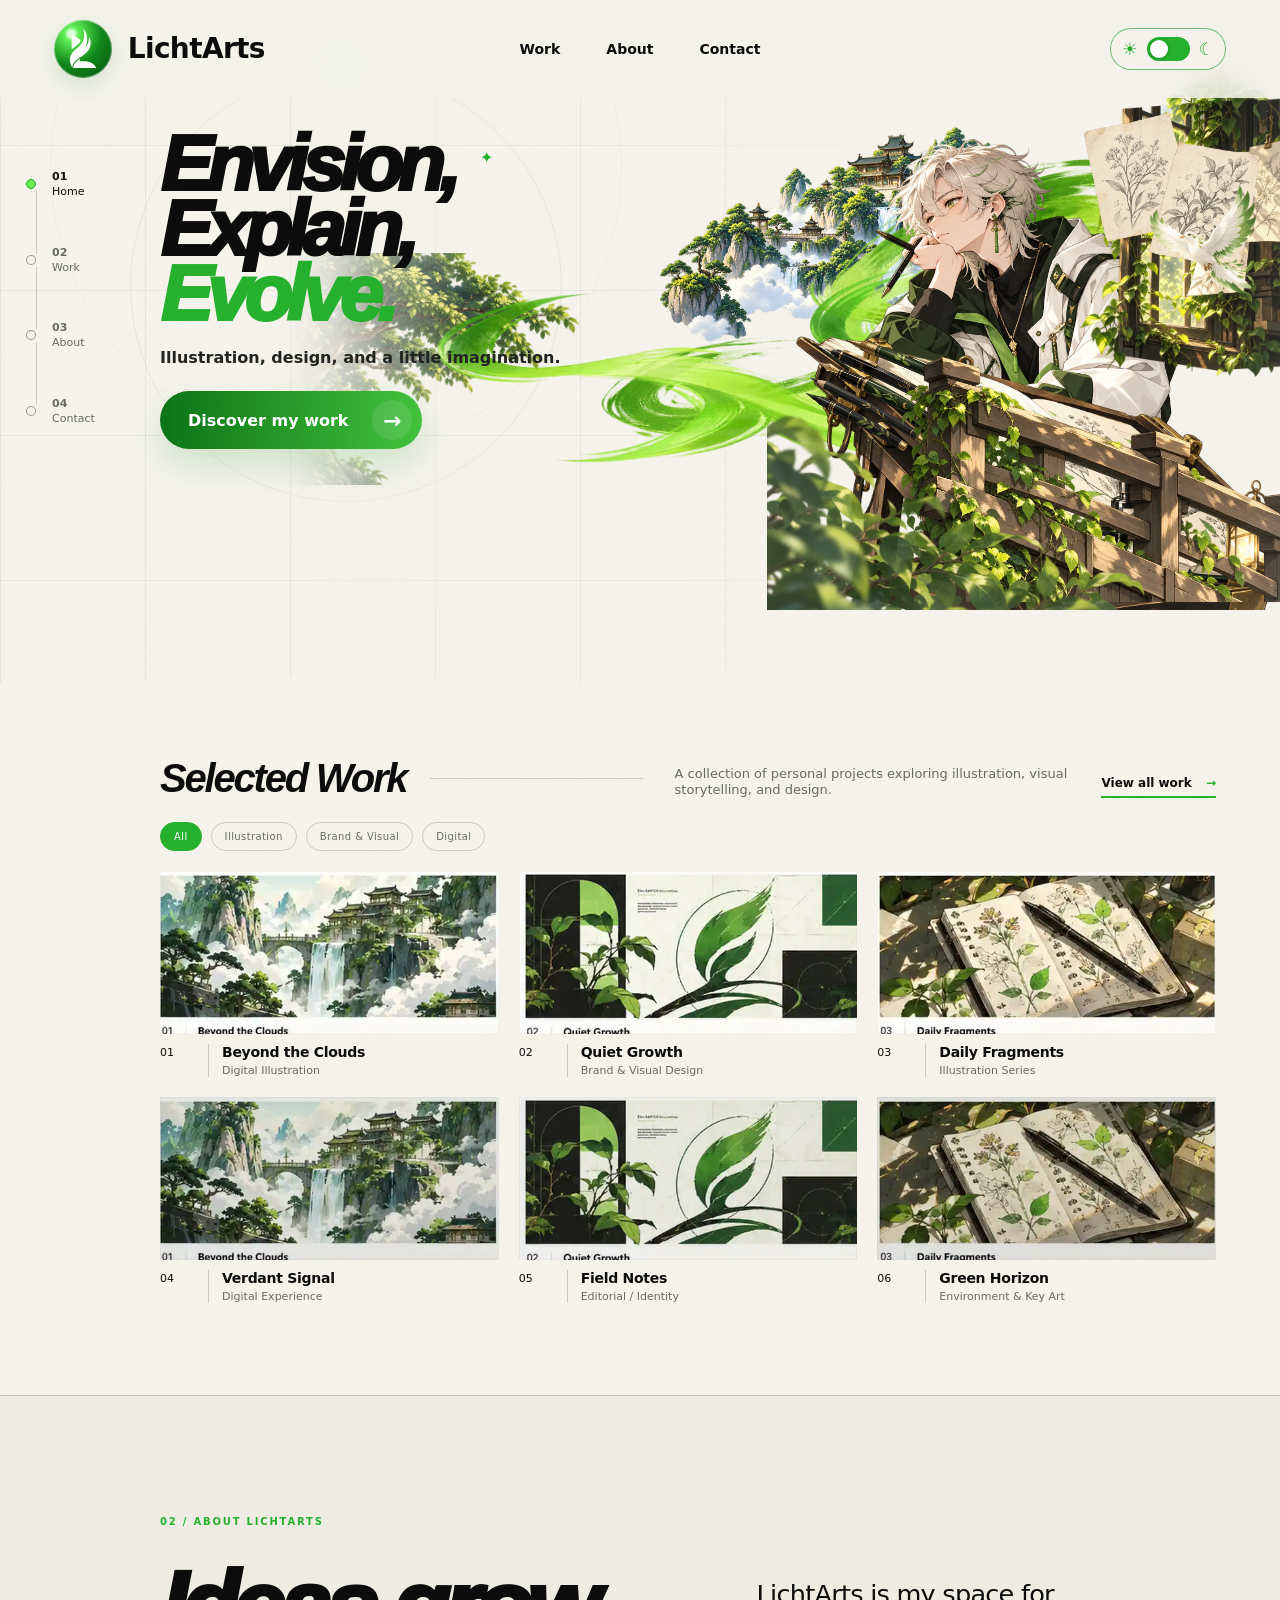
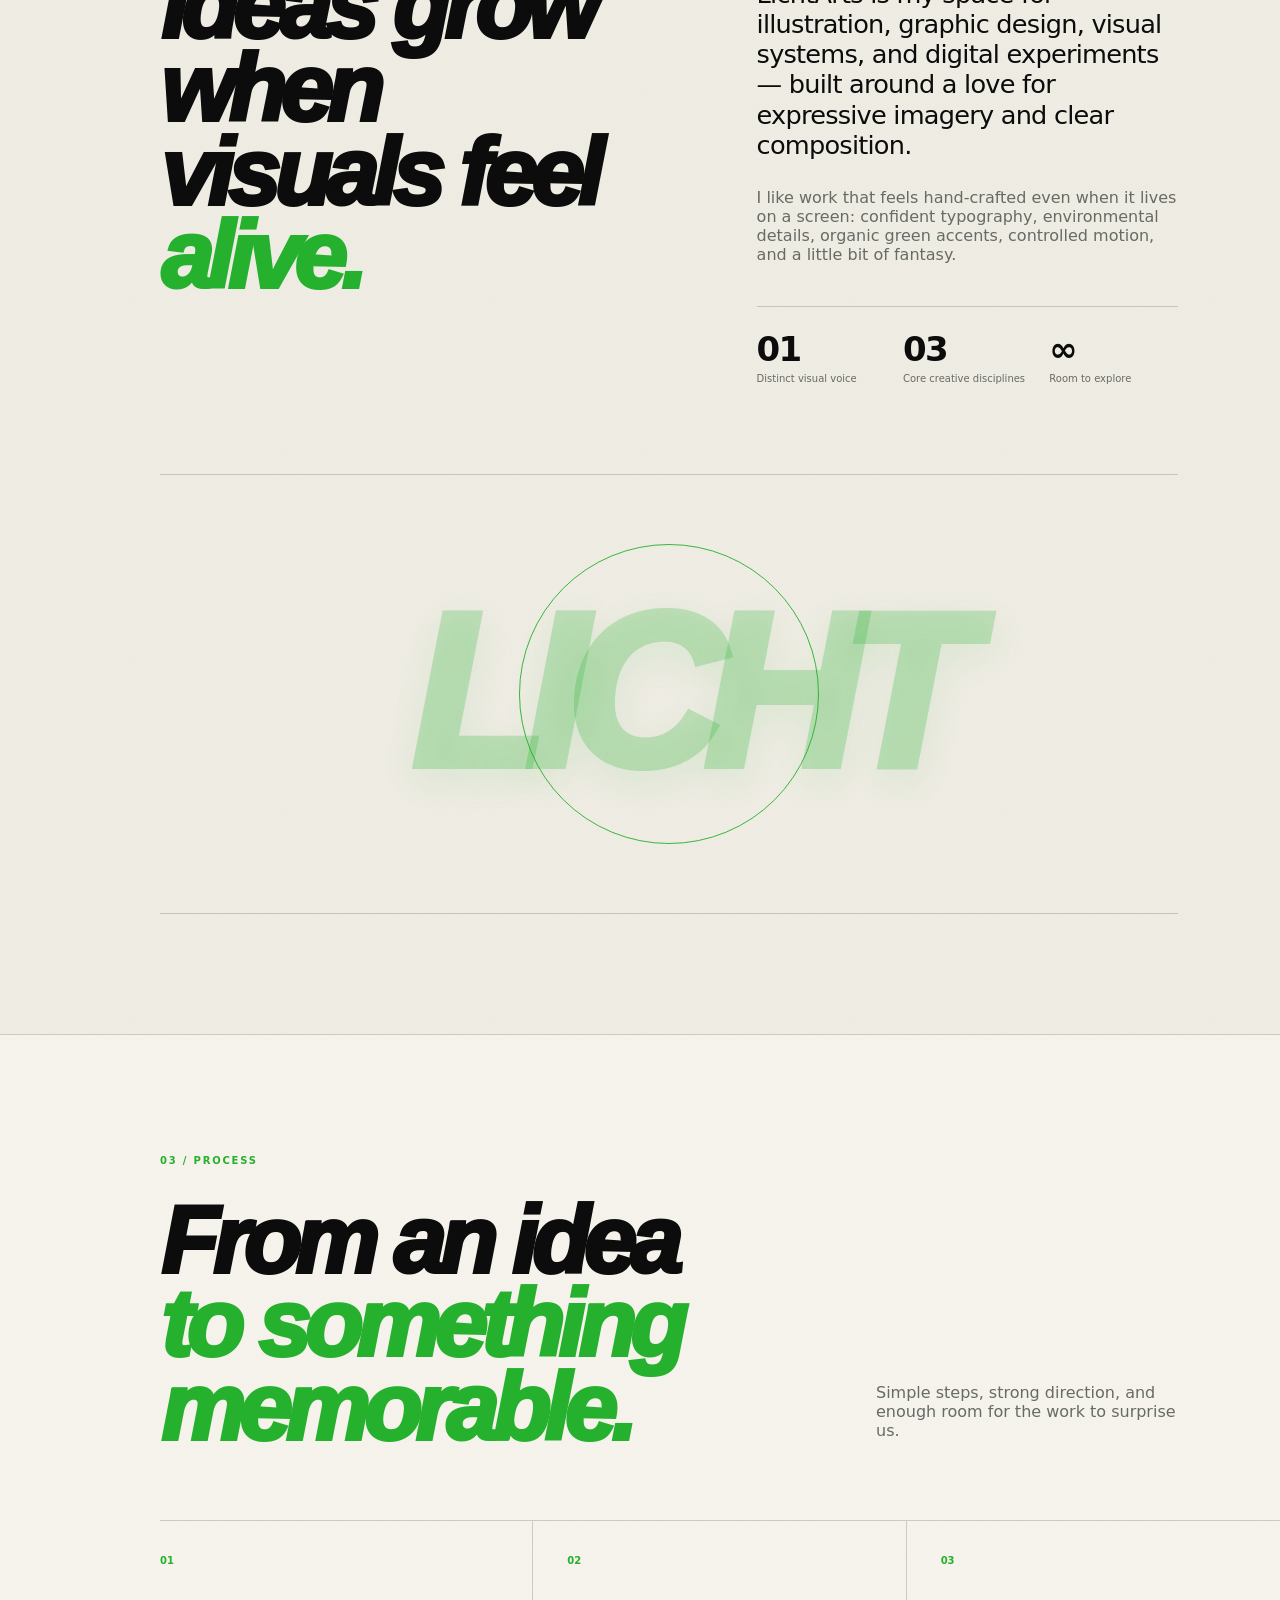
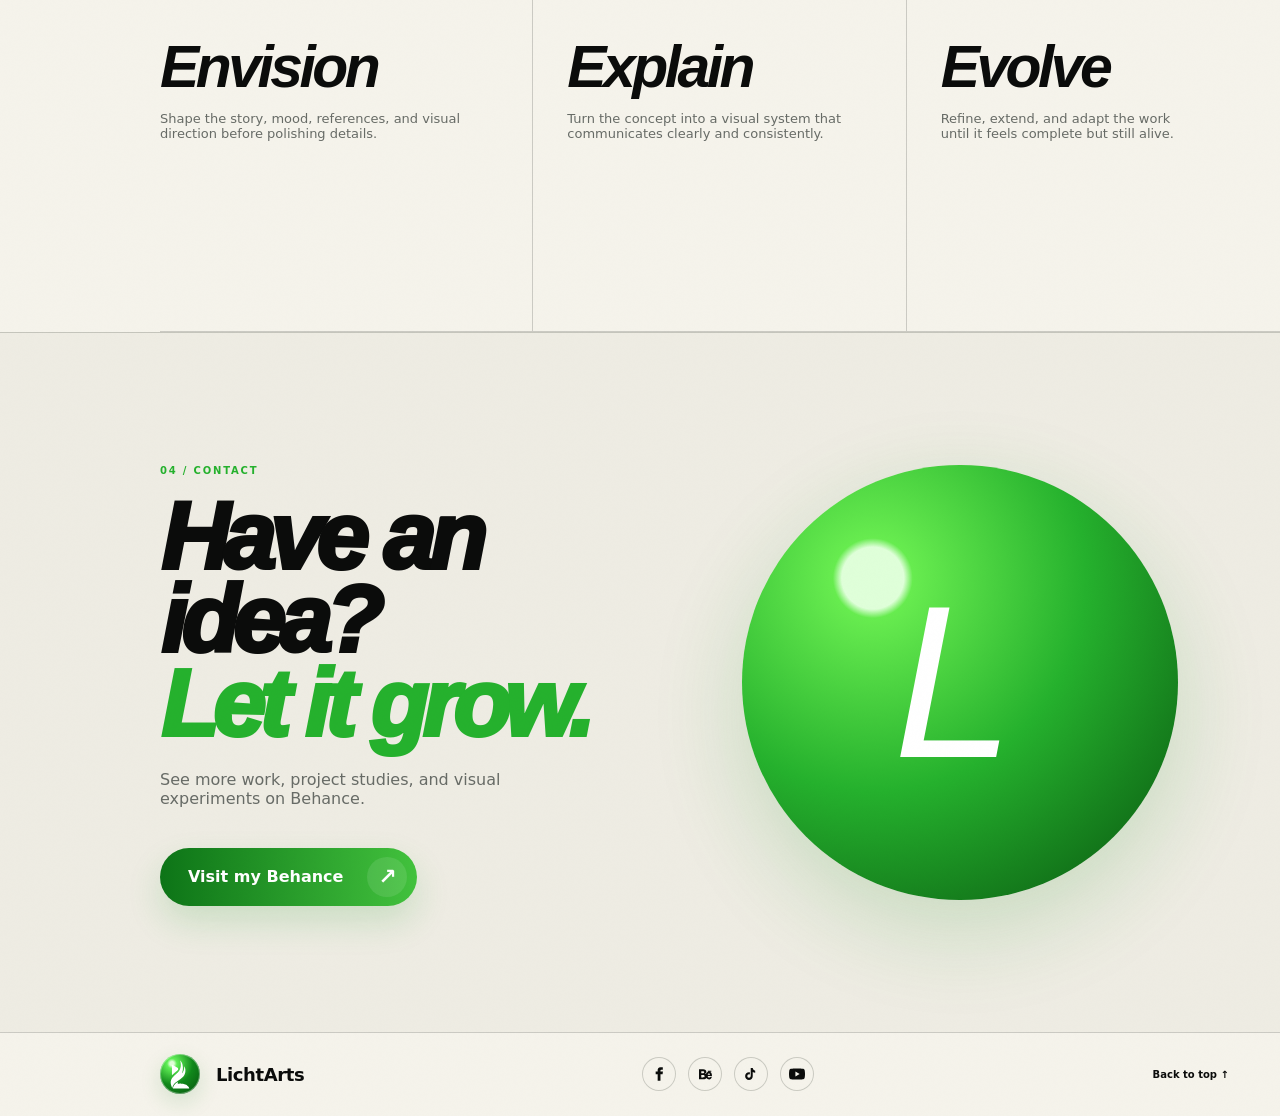
==== commit 438eb538: "Add role-aware project comment interface" ====
--- a/index.html
+++ b/index.html
@@ -7,7 +7,7 @@
   <meta name="theme-color" content="#f5f3eb" />
   <title>LichtArts — Envision. Explain. Evolve.</title>
   <link rel="icon" href="favicon.svg" type="image/svg+xml" />
-  <link rel="stylesheet" href="styles.css?v=20261005d" />
+  <link rel="stylesheet" href="styles.css?v=20261005e" />
 </head>
 <body>
   <div class="paper-noise" aria-hidden="true"></div>
@@ -220,7 +220,7 @@
           <span class="brand-mark project-viewer-mark" aria-hidden="true"><span>L</span></span>
           <div>
             <strong id="dialogTopTitle">Project</strong>
-            <small>Licht Arts <span>·</span> <a href="workspace.html" target="_blank" rel="noreferrer">Edit Project</a></small>
+            <small>Licht Arts <span>·</span> <a id="projectPrimaryOwnerAction" href="https://www.behance.net/louirodila" target="_blank" rel="noreferrer">Follow on Behance</a></small>
           </div>
         </div>
         <button class="dialog-close" type="button" aria-label="Close project">×</button>
@@ -271,7 +271,7 @@
               <span class="brand-mark project-owner-mark" aria-hidden="true"><span>L</span></span>
               <div>
                 <strong>Licht Arts</strong>
-                <a href="workspace.html" target="_blank" rel="noreferrer">Edit Project</a>
+                <a id="projectMoreOwnerAction" href="https://www.behance.net/louirodila" target="_blank" rel="noreferrer">Follow on Behance</a>
               </div>
             </div>
             <span>More work from Licht Arts</span>
@@ -280,11 +280,27 @@
         </section>
 
         <section class="project-discussion">
-          <div class="project-comment-card">
-            <div class="project-comment-avatar"><span class="brand-mark"><span>L</span></span></div>
-            <div class="project-comment-box">
-              <textarea id="projectCommentInput" rows="5" placeholder="What are your thoughts on this project?"></textarea>
-              <button type="button" id="projectCommentButton" disabled>Post a Comment</button>
+          <div class="project-comments-column">
+            <div class="project-comment-card">
+              <div class="project-comment-avatar" id="projectCommentAvatar"></div>
+              <div class="project-comment-box">
+                <div class="project-comment-identity" id="projectCommentIdentity">
+                  <label for="projectCommentName">Name</label>
+                  <input id="projectCommentName" type="text" maxlength="40" placeholder="Your name" autocomplete="nickname" />
+                </div>
+                <div class="project-reply-context" id="projectReplyContext" hidden>
+                  <span id="projectReplyLabel">Replying to a comment</span>
+                  <button type="button" id="projectReplyCancel">Cancel</button>
+                </div>
+                <textarea id="projectCommentInput" rows="5" maxlength="1500" placeholder="What are your thoughts on this project?"></textarea>
+                <div class="project-comment-submit-row">
+                  <span id="projectCommentStatus" role="status" aria-live="polite"></span>
+                  <button type="button" id="projectCommentButton" disabled>Post a Comment</button>
+                </div>
+              </div>
+            </div>
+            <div class="project-comments-list" id="projectCommentsList">
+              <p class="project-comments-empty">Loading comments…</p>
             </div>
           </div>
 
@@ -309,6 +325,6 @@
 
   <script src="cms-api.js?v=20261004e" defer></script>
   <script src="cms-runtime.js?v=20261005a" defer></script>
-  <script src="app.js?v=20261005b" defer></script>
+  <script src="app.js?v=20261005c" defer></script>
 </body>
 </html>
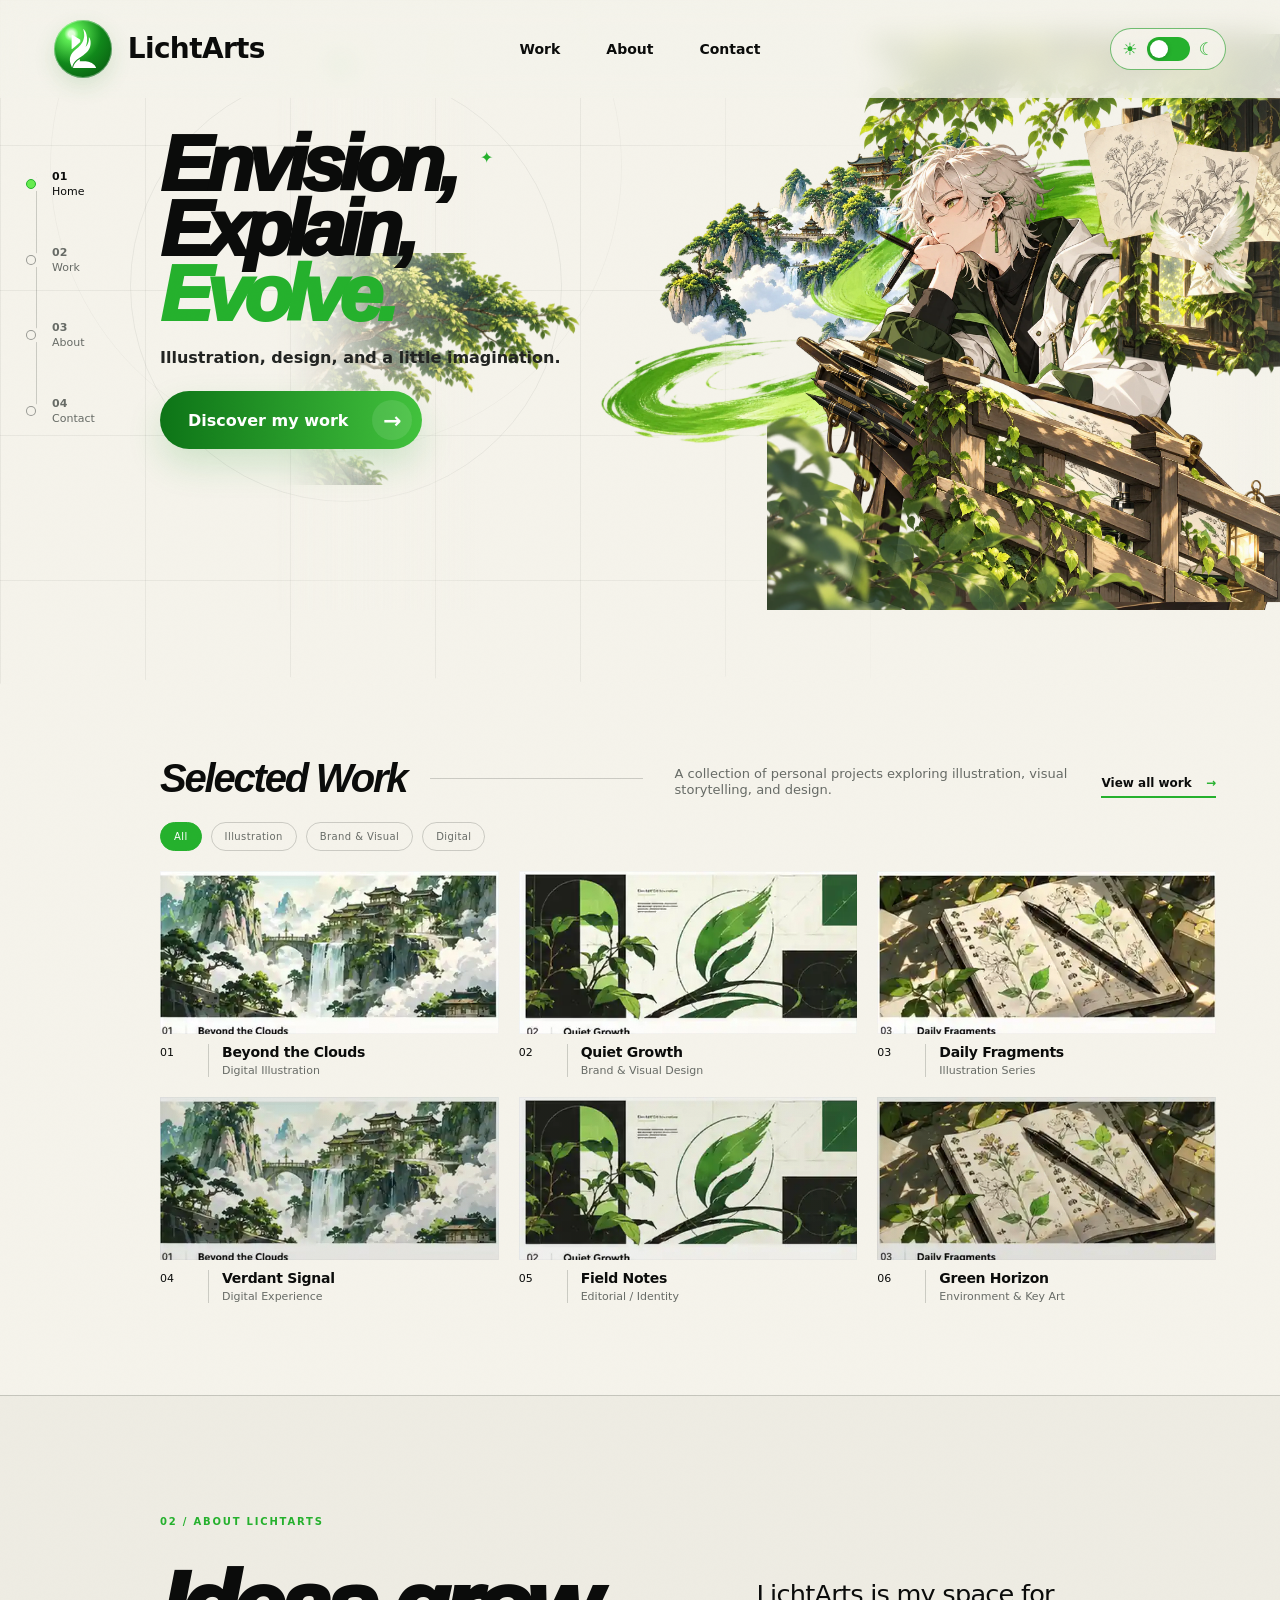
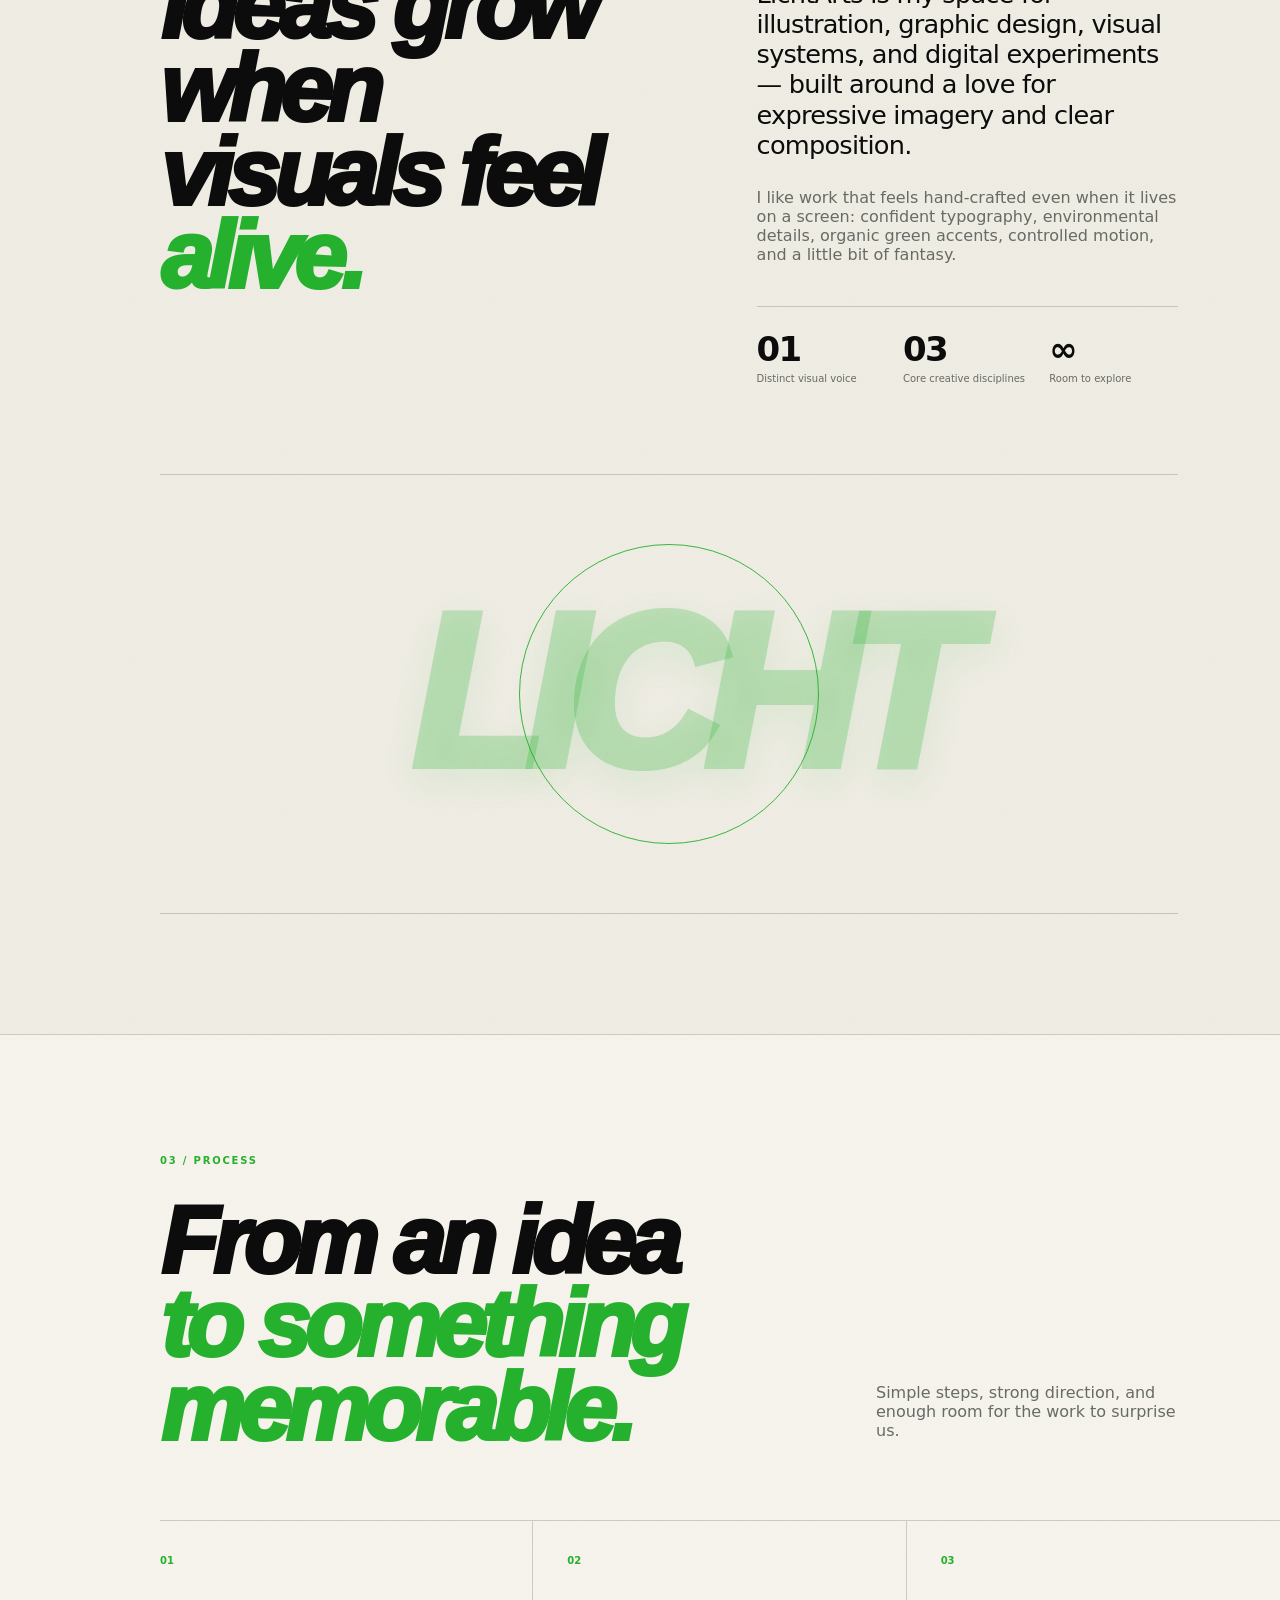
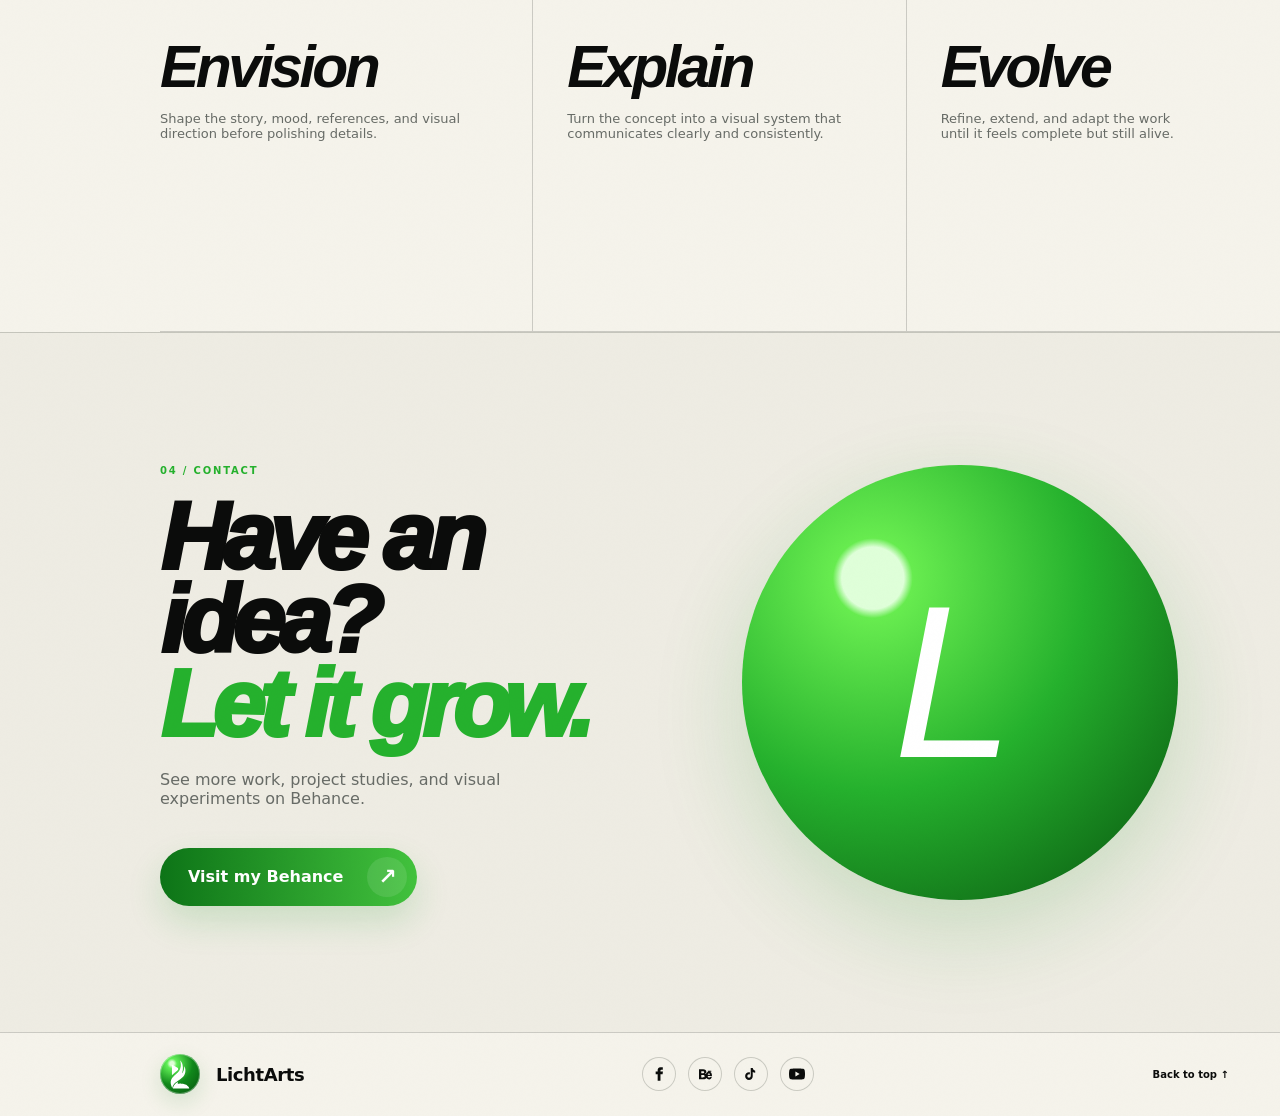
==== commit cc50d274: "Bust project comment feature cache" ====
--- a/index.html
+++ b/index.html
@@ -7,7 +7,7 @@
   <meta name="theme-color" content="#f5f3eb" />
   <title>LichtArts — Envision. Explain. Evolve.</title>
   <link rel="icon" href="favicon.svg" type="image/svg+xml" />
-  <link rel="stylesheet" href="styles.css?v=20261005e" />
+  <link rel="stylesheet" href="styles.css?v=20261005f" />
 </head>
 <body>
   <div class="paper-noise" aria-hidden="true"></div>
@@ -325,6 +325,6 @@
 
   <script src="cms-api.js?v=20261004e" defer></script>
   <script src="cms-runtime.js?v=20261005a" defer></script>
-  <script src="app.js?v=20261005c" defer></script>
+  <script src="app.js?v=20261005d" defer></script>
 </body>
 </html>
--- a/styles.css
+++ b/styles.css
@@ -1905,3 +1905,290 @@
 }
 .brand-mark::after{display:none!important}
 .brand-mark span{display:none!important}
+
+/* Project comments + role-aware owner actions */
+.project-viewer-identity a,
+.project-owner-identity a{
+  transition:color .2s ease,background .2s ease,border-color .2s ease;
+}
+.project-viewer-identity a:not(.is-admin-action){color:#178f22}
+.project-viewer-identity a.is-admin-action{color:#1d65ff}
+.project-owner-identity a:not(.is-admin-action){
+  background:#19a927;
+}
+.project-owner-identity a.is-admin-action{
+  background:#1d65ff;
+}
+
+.project-comments-column{
+  min-width:0;
+  display:grid;
+  gap:18px;
+  align-content:start;
+}
+.project-comment-card{
+  min-height:0;
+}
+.project-comment-avatar{
+  min-height:46px;
+}
+.guest-avatar,
+.comment-brand-avatar{
+  width:46px;
+  height:46px;
+  flex:0 0 auto;
+}
+.guest-avatar{
+  display:grid;
+  place-items:center;
+  border-radius:50%;
+  color:#fff;
+  background:
+    radial-gradient(circle at 30% 25%,hsla(var(--guest-hue),85%,72%,1),hsla(var(--guest-hue),72%,42%,1) 45%,hsla(var(--guest-hue),64%,24%,1));
+  box-shadow:inset 0 0 0 1px rgba(255,255,255,.32),0 5px 16px rgba(0,0,0,.12);
+  font-weight:850;
+  text-transform:uppercase;
+}
+.guest-avatar.small,
+.comment-brand-avatar.small{
+  width:38px;
+  height:38px;
+}
+.guest-avatar span{font-size:15px}
+.comment-brand-avatar::before{width:56%;height:72%}
+
+.project-comment-identity{
+  display:grid;
+  grid-template-columns:auto minmax(160px,300px);
+  align-items:center;
+  gap:10px;
+}
+.project-comment-identity[hidden]{display:none!important}
+.project-comment-identity label{
+  color:#6f756f;
+  font-size:9px;
+  font-weight:800;
+  text-transform:uppercase;
+  letter-spacing:.08em;
+}
+.project-comment-identity input{
+  width:100%;
+  min-height:38px;
+  border:1px solid #c8cdc9;
+  border-radius:3px;
+  padding:9px 11px;
+  background:#fff;
+  color:#171917;
+  outline:none;
+  font:inherit;
+  font-size:11px;
+}
+.project-comment-identity input:focus,
+.project-comment-box textarea:focus{
+  border-color:#2ab837;
+  box-shadow:0 0 0 2px rgba(42,184,55,.1);
+}
+.project-reply-context{
+  display:flex;
+  align-items:center;
+  justify-content:space-between;
+  gap:12px;
+  padding:8px 10px;
+  border-radius:4px;
+  background:#eef7ef;
+  color:#35623a;
+  font-size:9px;
+}
+.project-reply-context[hidden]{display:none!important}
+.project-reply-context button{
+  padding:0;
+  border:0;
+  background:transparent;
+  color:#178d22;
+  font:inherit;
+  font-size:9px;
+  font-weight:800;
+}
+.project-comment-submit-row{
+  display:flex;
+  align-items:center;
+  justify-content:flex-end;
+  gap:14px;
+}
+.project-comment-submit-row>span{
+  margin-right:auto;
+  color:#687069;
+  font-size:9px;
+}
+.project-comment-submit-row>span:not(:empty){
+  padding:4px 0;
+}
+.project-comments-list{
+  display:grid;
+  gap:10px;
+}
+.project-comments-empty{
+  margin:0;
+  padding:28px;
+  border:1px dashed #cfd4cf;
+  border-radius:4px;
+  background:#fafaf8;
+  color:#818781;
+  text-align:center;
+  font-size:10px;
+}
+.project-comments-empty.error{color:#b74a4a;border-color:#e3baba}
+.project-comment-item{
+  display:grid;
+  grid-template-columns:46px minmax(0,1fr);
+  gap:13px;
+  padding:17px 18px;
+  border:1px solid #dce0dc;
+  border-radius:5px;
+  background:#fff;
+  box-shadow:0 4px 18px rgba(0,0,0,.025);
+}
+.project-comment-item.is-pinned{
+  border-color:#8fda96;
+  box-shadow:inset 3px 0 #28bb35;
+}
+.project-comment-item.is-editor{
+  background:linear-gradient(135deg,#fff,#f4fbf4);
+}
+.project-comment-item-head{
+  display:flex;
+  align-items:center;
+  flex-wrap:wrap;
+  gap:7px;
+}
+.project-comment-item-head strong{
+  color:#181b18;
+  font-size:11px;
+}
+.project-comment-item-head time{
+  margin-left:auto;
+  color:#9aa09a;
+  font-size:8px;
+}
+.comment-owner-tag{
+  padding:2px 6px;
+  border-radius:999px;
+  background:#dff7e1;
+  color:#168b21;
+  font-size:7px;
+  font-weight:850;
+  text-transform:uppercase;
+  letter-spacing:.08em;
+}
+.project-comment-item-body>p{
+  margin:8px 0 0;
+  color:#4c534d;
+  font-size:10px;
+  line-height:1.55;
+}
+.comment-badges{
+  display:flex;
+  flex-wrap:wrap;
+  gap:5px;
+  min-height:0;
+  margin-top:6px;
+}
+.comment-badges:empty{display:none}
+.comment-badge{
+  display:inline-flex;
+  align-items:center;
+  min-height:20px;
+  padding:3px 7px;
+  border-radius:999px;
+  font-size:7px;
+  font-weight:850;
+}
+.comment-badge.pinned{background:#e5f8e7;color:#168c21}
+.comment-badge.hearted{background:#fff0f2;color:#d23b55}
+.comment-badge.rating{background:#fff8df;color:#a77a00;letter-spacing:.08em}
+.project-comment-item-actions{
+  display:flex;
+  gap:8px;
+  margin-top:10px;
+}
+.project-comment-item-actions button{
+  padding:0;
+  border:0;
+  background:transparent;
+  color:#5f675f;
+  font:inherit;
+  font-size:8px;
+  font-weight:800;
+}
+.project-comment-item-actions button:hover{color:#159522}
+.project-comment-replies{
+  display:grid;
+  gap:8px;
+  margin-top:13px;
+  padding-left:16px;
+  border-left:2px solid #e4e9e4;
+}
+.project-comment-replies .project-comment-item{
+  grid-template-columns:38px minmax(0,1fr);
+  padding:13px 14px;
+  background:#fbfcfa;
+}
+.comment-moderation{
+  display:flex;
+  align-items:center;
+  flex-wrap:wrap;
+  gap:6px;
+  margin-top:10px;
+  padding-top:10px;
+  border-top:1px solid #edf0ed;
+}
+.comment-moderation button,
+.comment-moderation select{
+  min-height:28px;
+  border:1px solid #d6dbd6;
+  border-radius:4px;
+  padding:5px 8px;
+  background:#fff;
+  color:#525952;
+  font:inherit;
+  font-size:8px;
+  font-weight:750;
+}
+.comment-moderation button:hover{
+  border-color:#42c84c;
+  color:#168d21;
+}
+.comment-moderation button.danger:hover{
+  border-color:#dc7373;
+  color:#b82d2d;
+}
+.comment-moderation label{
+  display:flex;
+  align-items:center;
+  gap:5px;
+  color:#747b74;
+  font-size:8px;
+  font-weight:750;
+}
+@media(max-device-width:720px){
+  .project-comment-identity{
+    grid-template-columns:1fr;
+    gap:5px;
+  }
+  .project-comment-item{
+    grid-template-columns:38px minmax(0,1fr);
+    padding:14px 12px;
+  }
+  .guest-avatar,
+  .comment-brand-avatar{
+    width:38px;
+    height:38px;
+  }
+  .project-comment-item-head time{
+    width:100%;
+    margin-left:0;
+  }
+  .project-comment-replies{
+    padding-left:8px;
+  }
+}
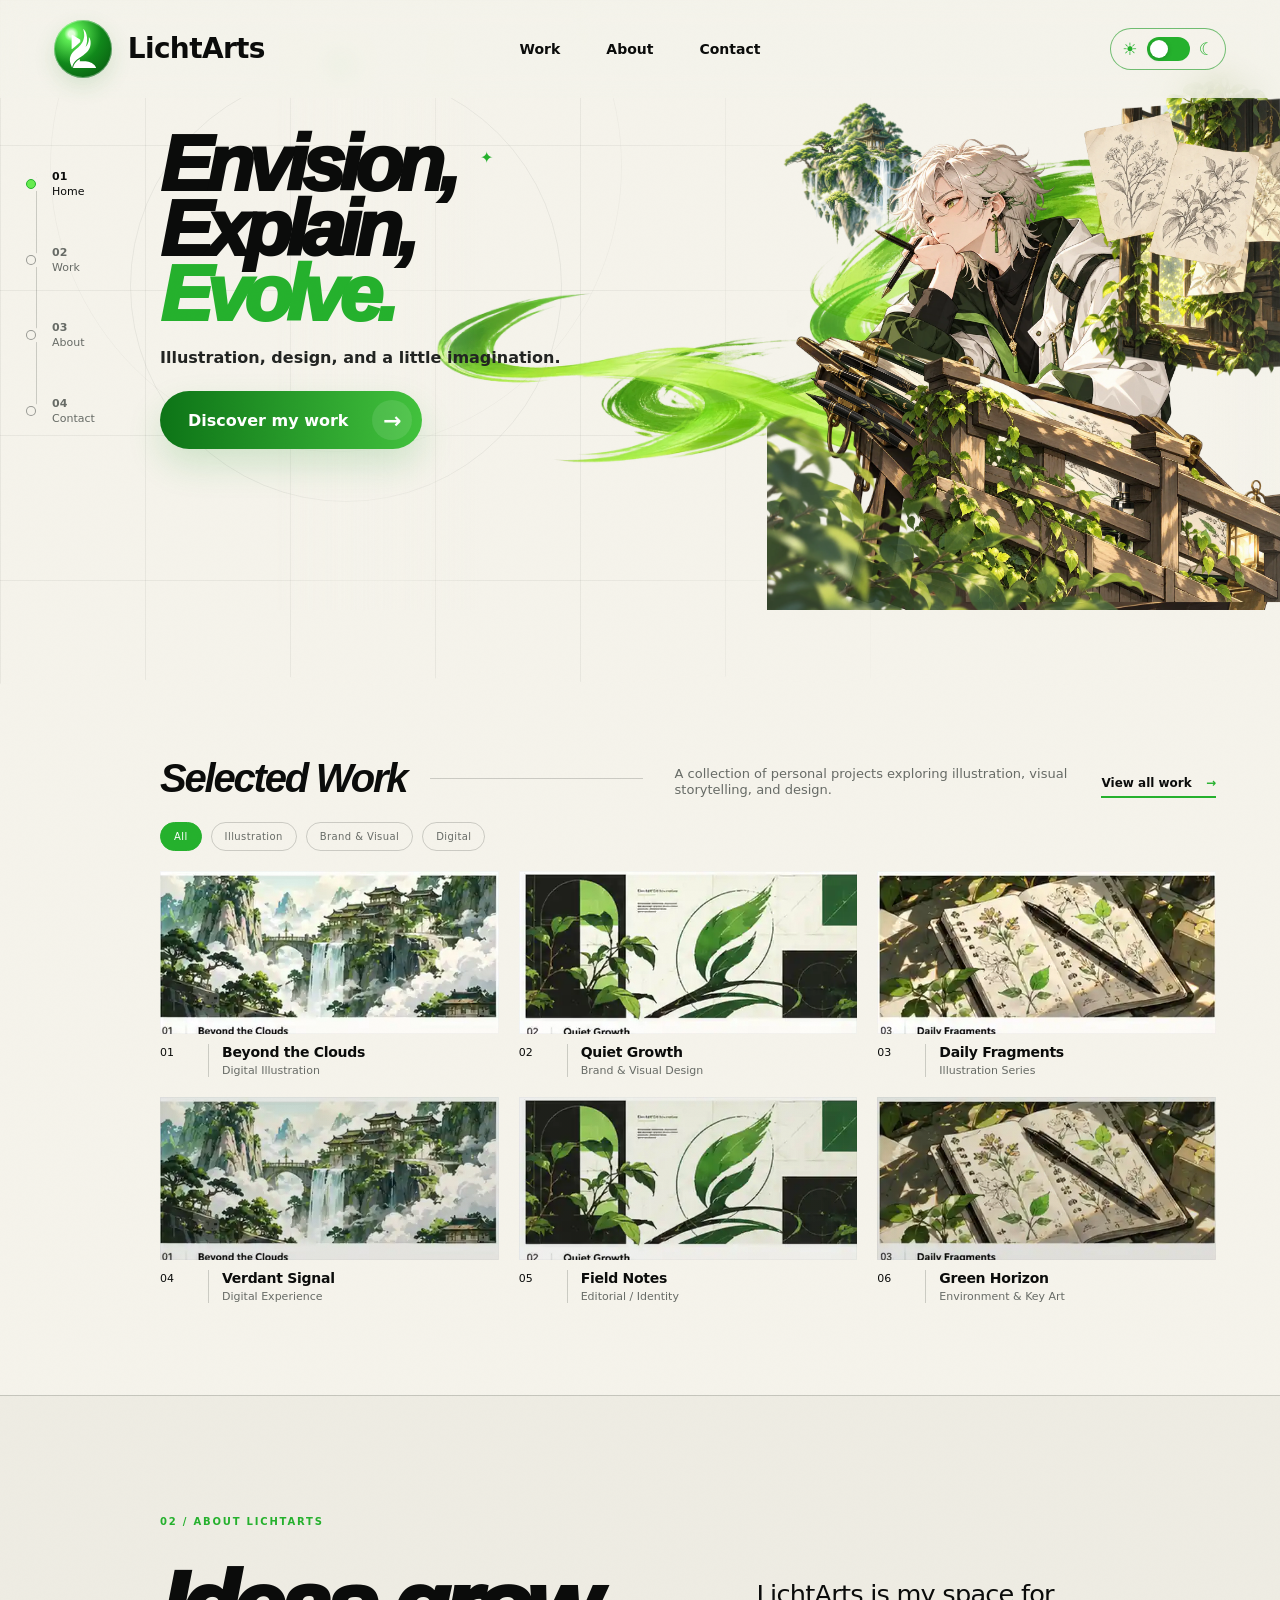
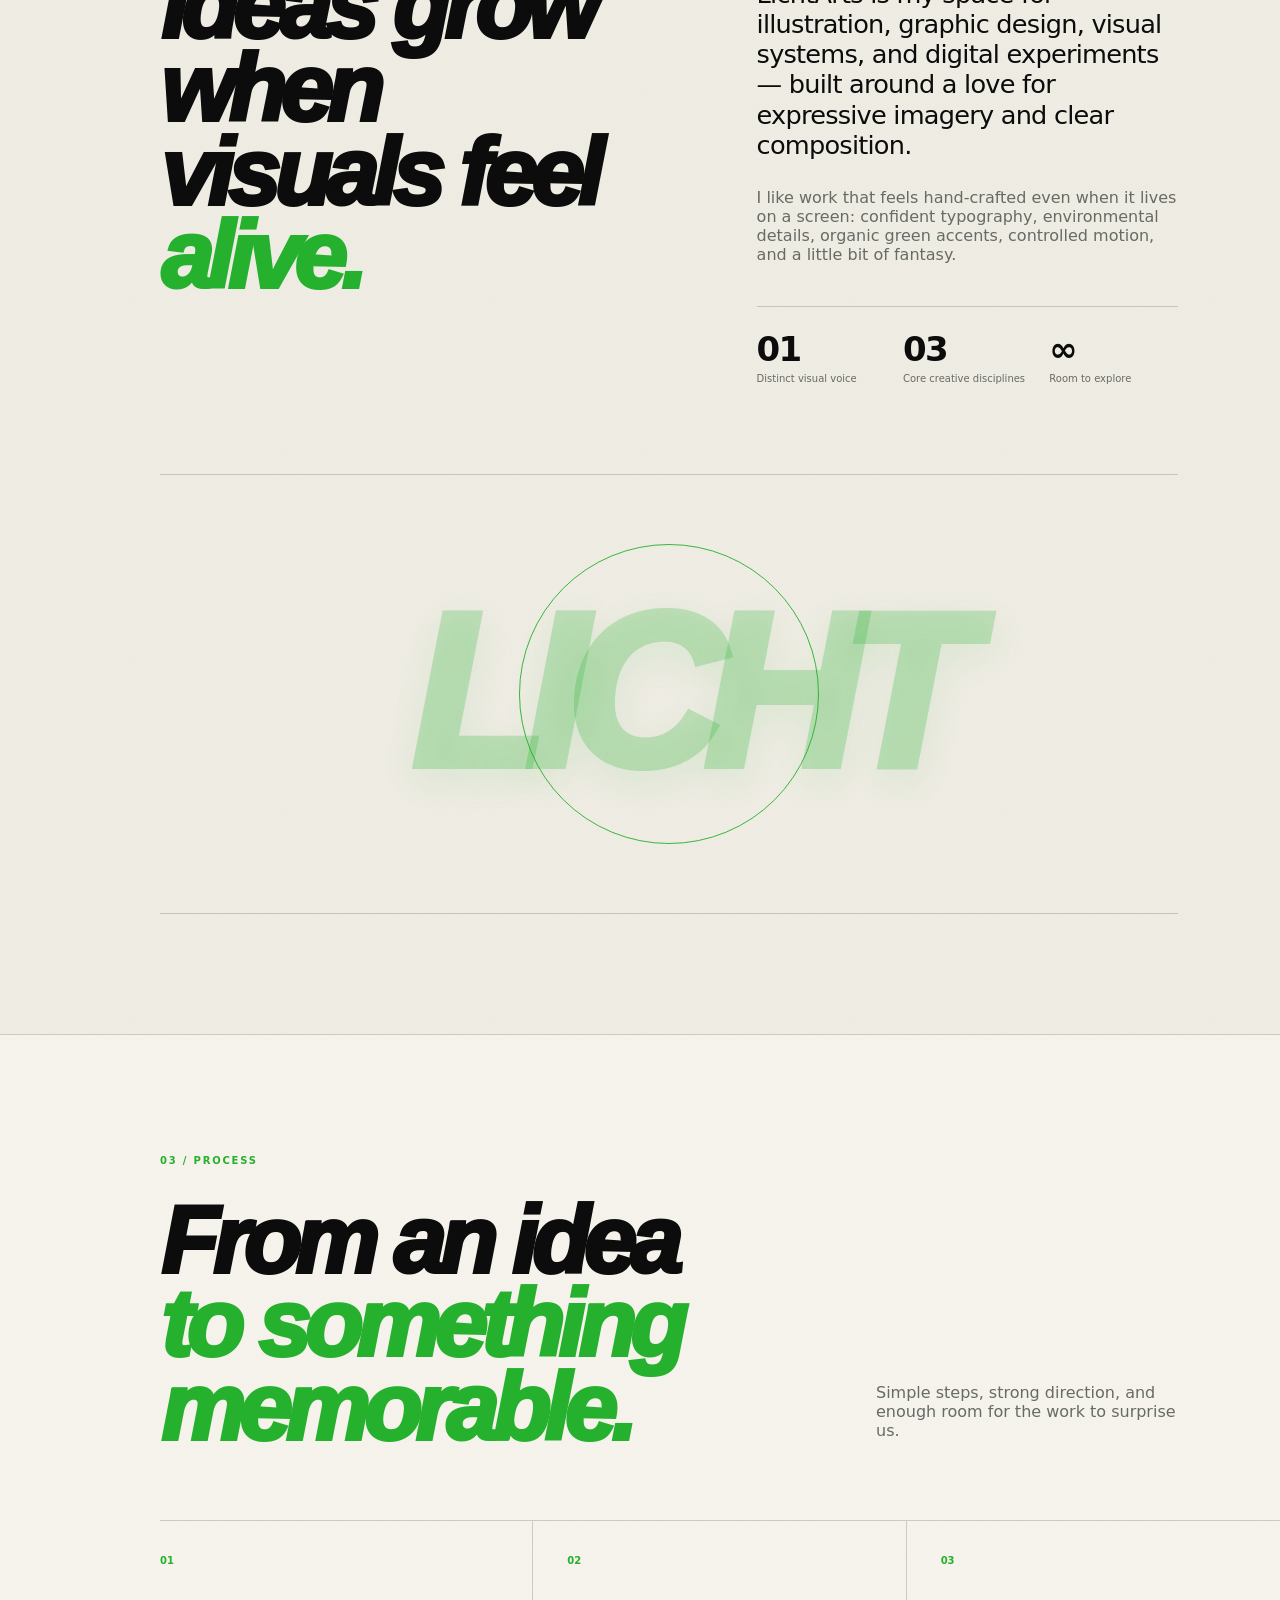
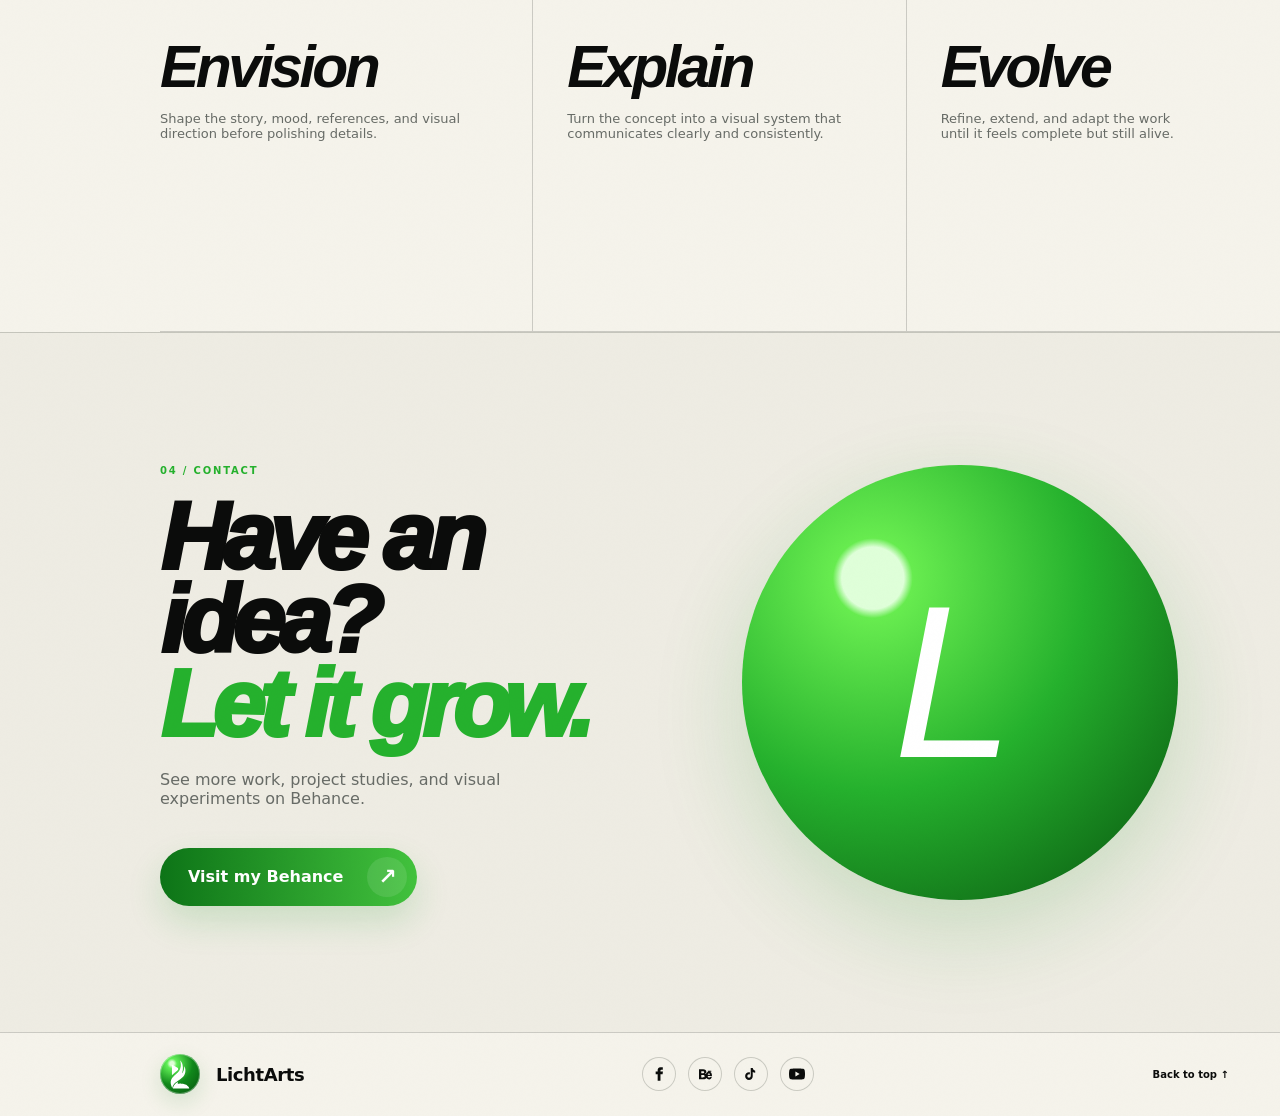
==== commit fd39c7b7: "Bust role-safe project viewer cache" ====
--- a/index.html
+++ b/index.html
@@ -325,6 +325,6 @@
 
   <script src="cms-api.js?v=20261004e" defer></script>
   <script src="cms-runtime.js?v=20261005a" defer></script>
-  <script src="app.js?v=20261005d" defer></script>
+  <script src="app.js?v=20261005e" defer></script>
 </body>
 </html>
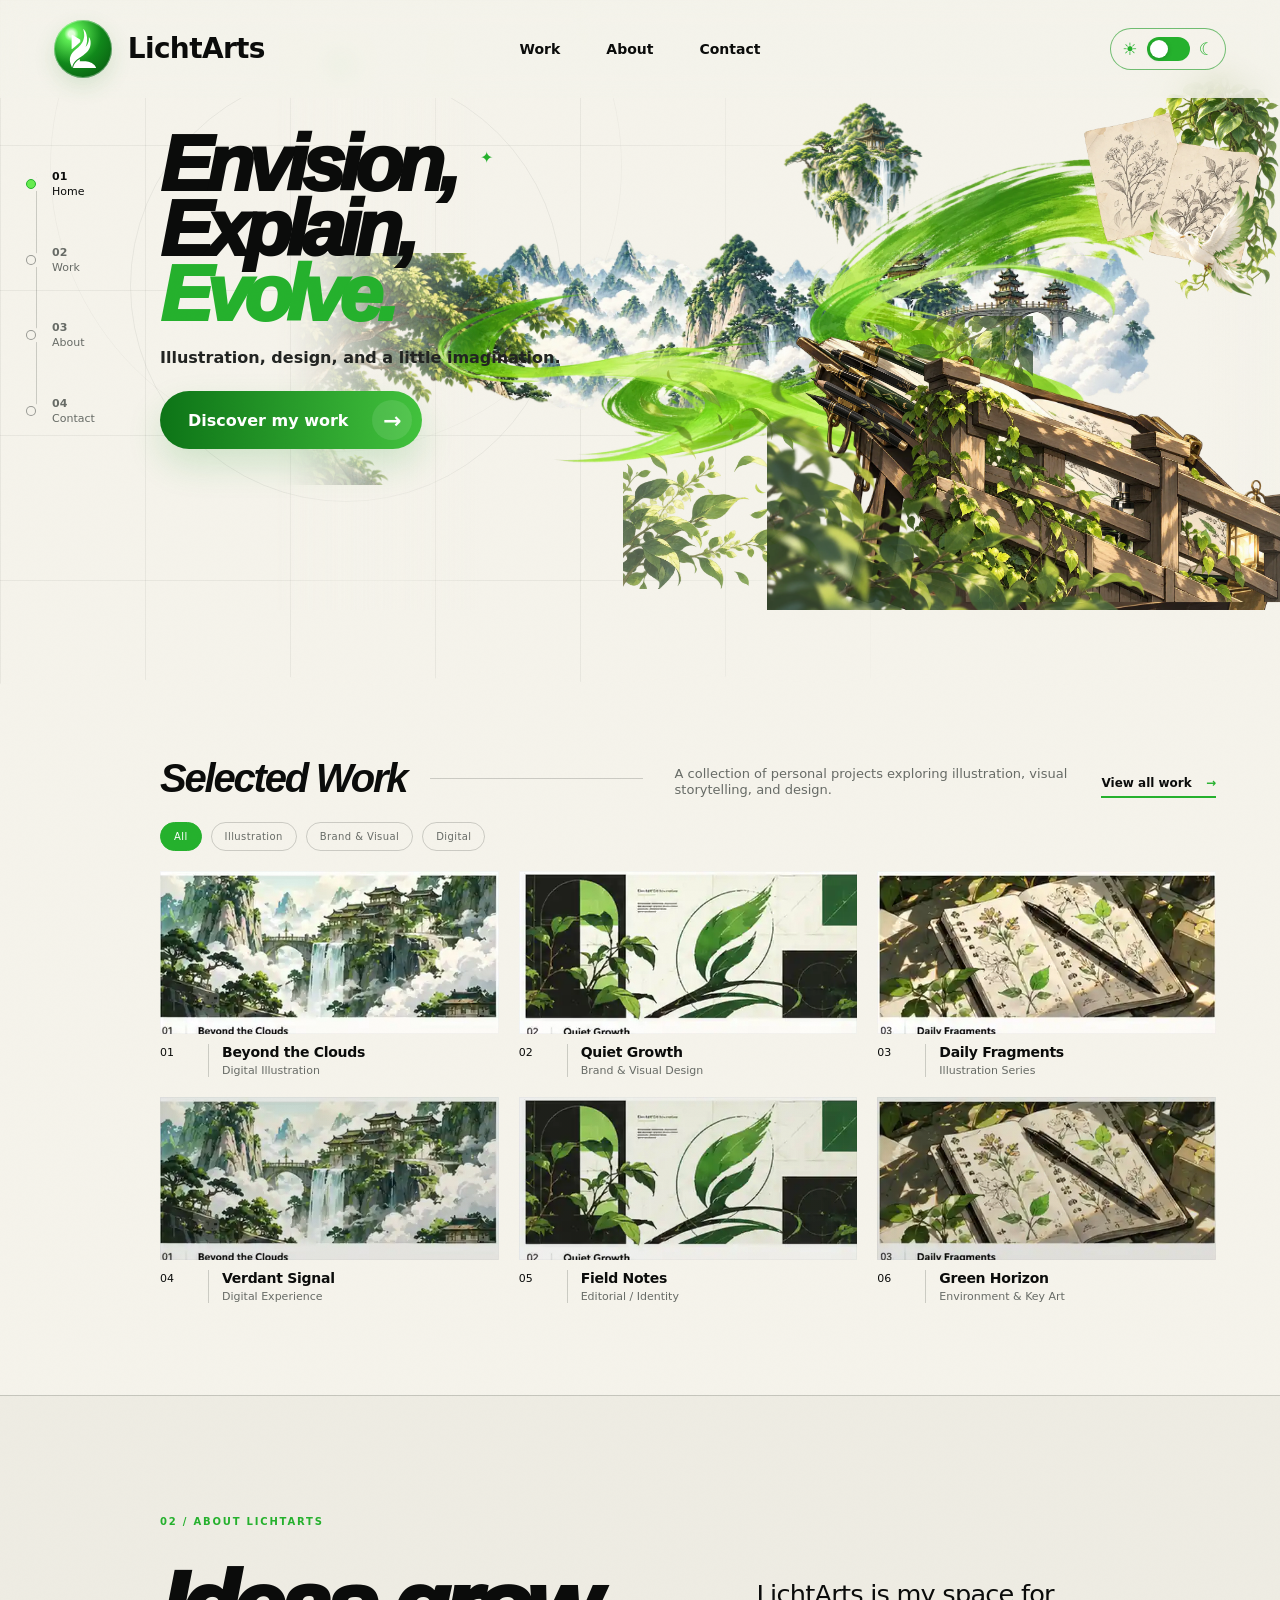
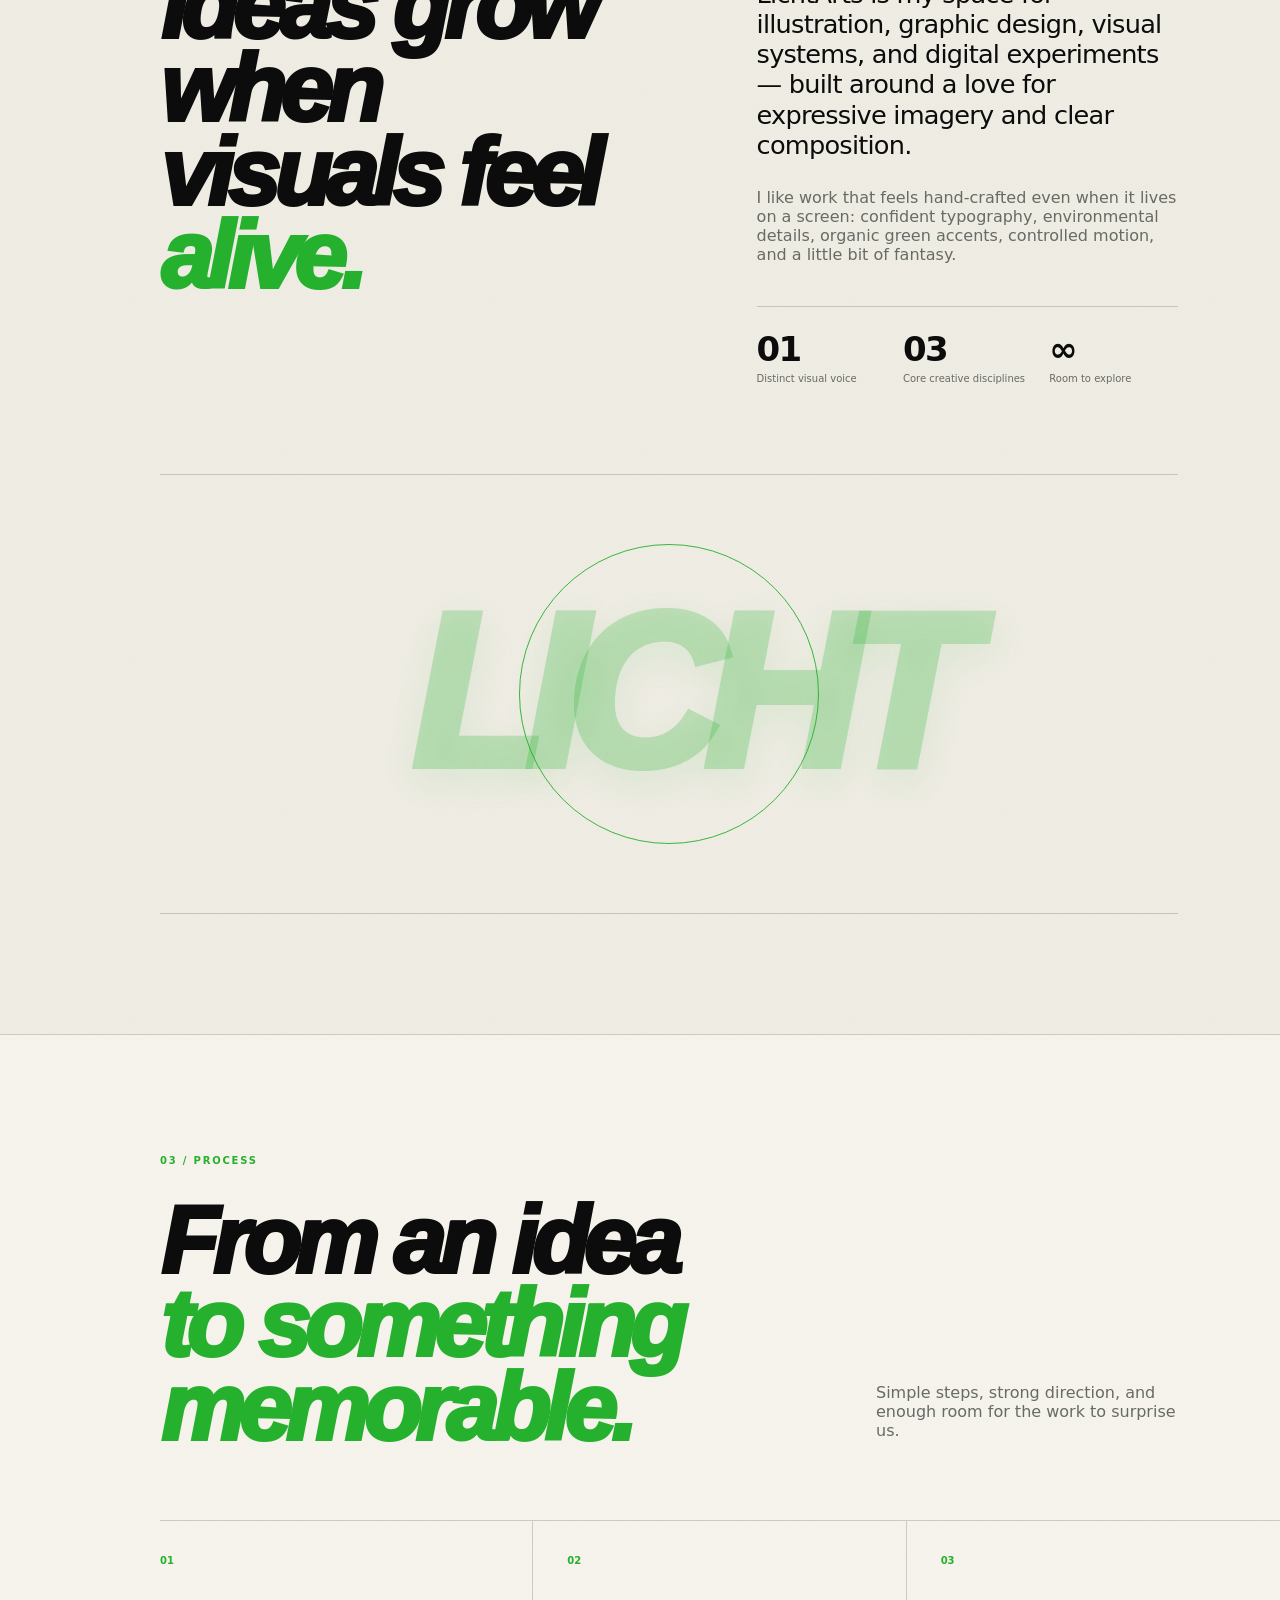
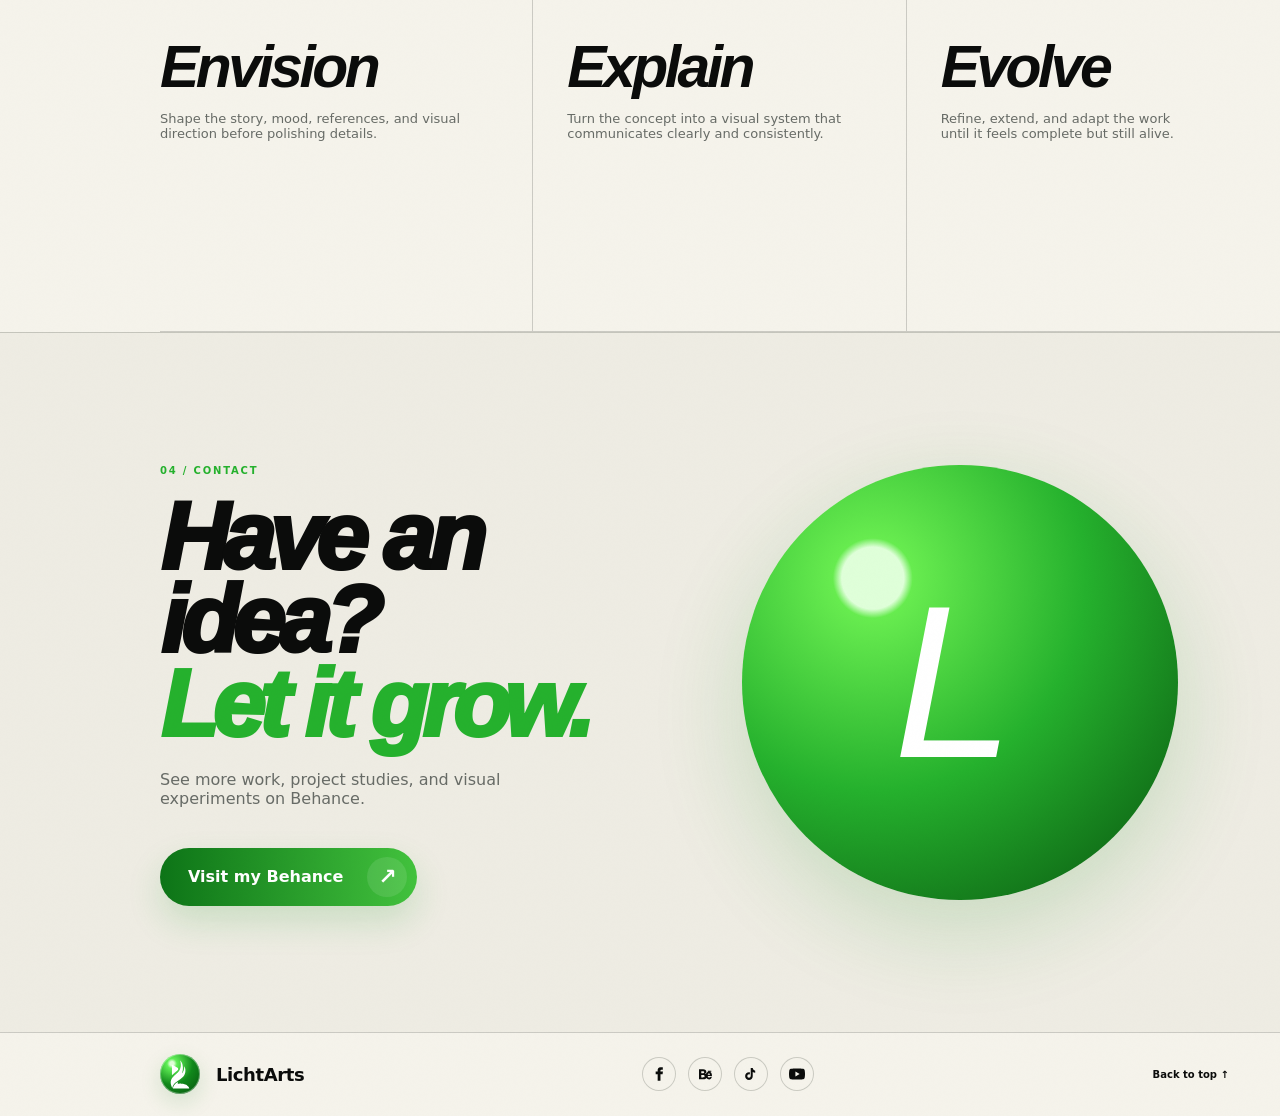
==== commit 51eeb4f9: "Bust Evolve depth fix cache" ====
--- a/index.html
+++ b/index.html
@@ -7,7 +7,7 @@
   <meta name="theme-color" content="#f5f3eb" />
   <title>LichtArts — Envision. Explain. Evolve.</title>
   <link rel="icon" href="favicon.svg" type="image/svg+xml" />
-  <link rel="stylesheet" href="styles.css?v=20261005f" />
+  <link rel="stylesheet" href="styles.css?v=20261005g" />
 </head>
 <body>
   <div class="paper-noise" aria-hidden="true"></div>
--- a/styles.css
+++ b/styles.css
@@ -2192,3 +2192,15 @@
     padding-left:8px;
   }
 }
+
+/* Evolve artwork depth: character may cross in front of the headline */
+.process-evolve .process-figure-layer{
+  z-index:5;
+}
+.process-evolve>span,
+.process-evolve p{
+  z-index:7;
+}
+.process-evolve h3{
+  z-index:4;
+}
